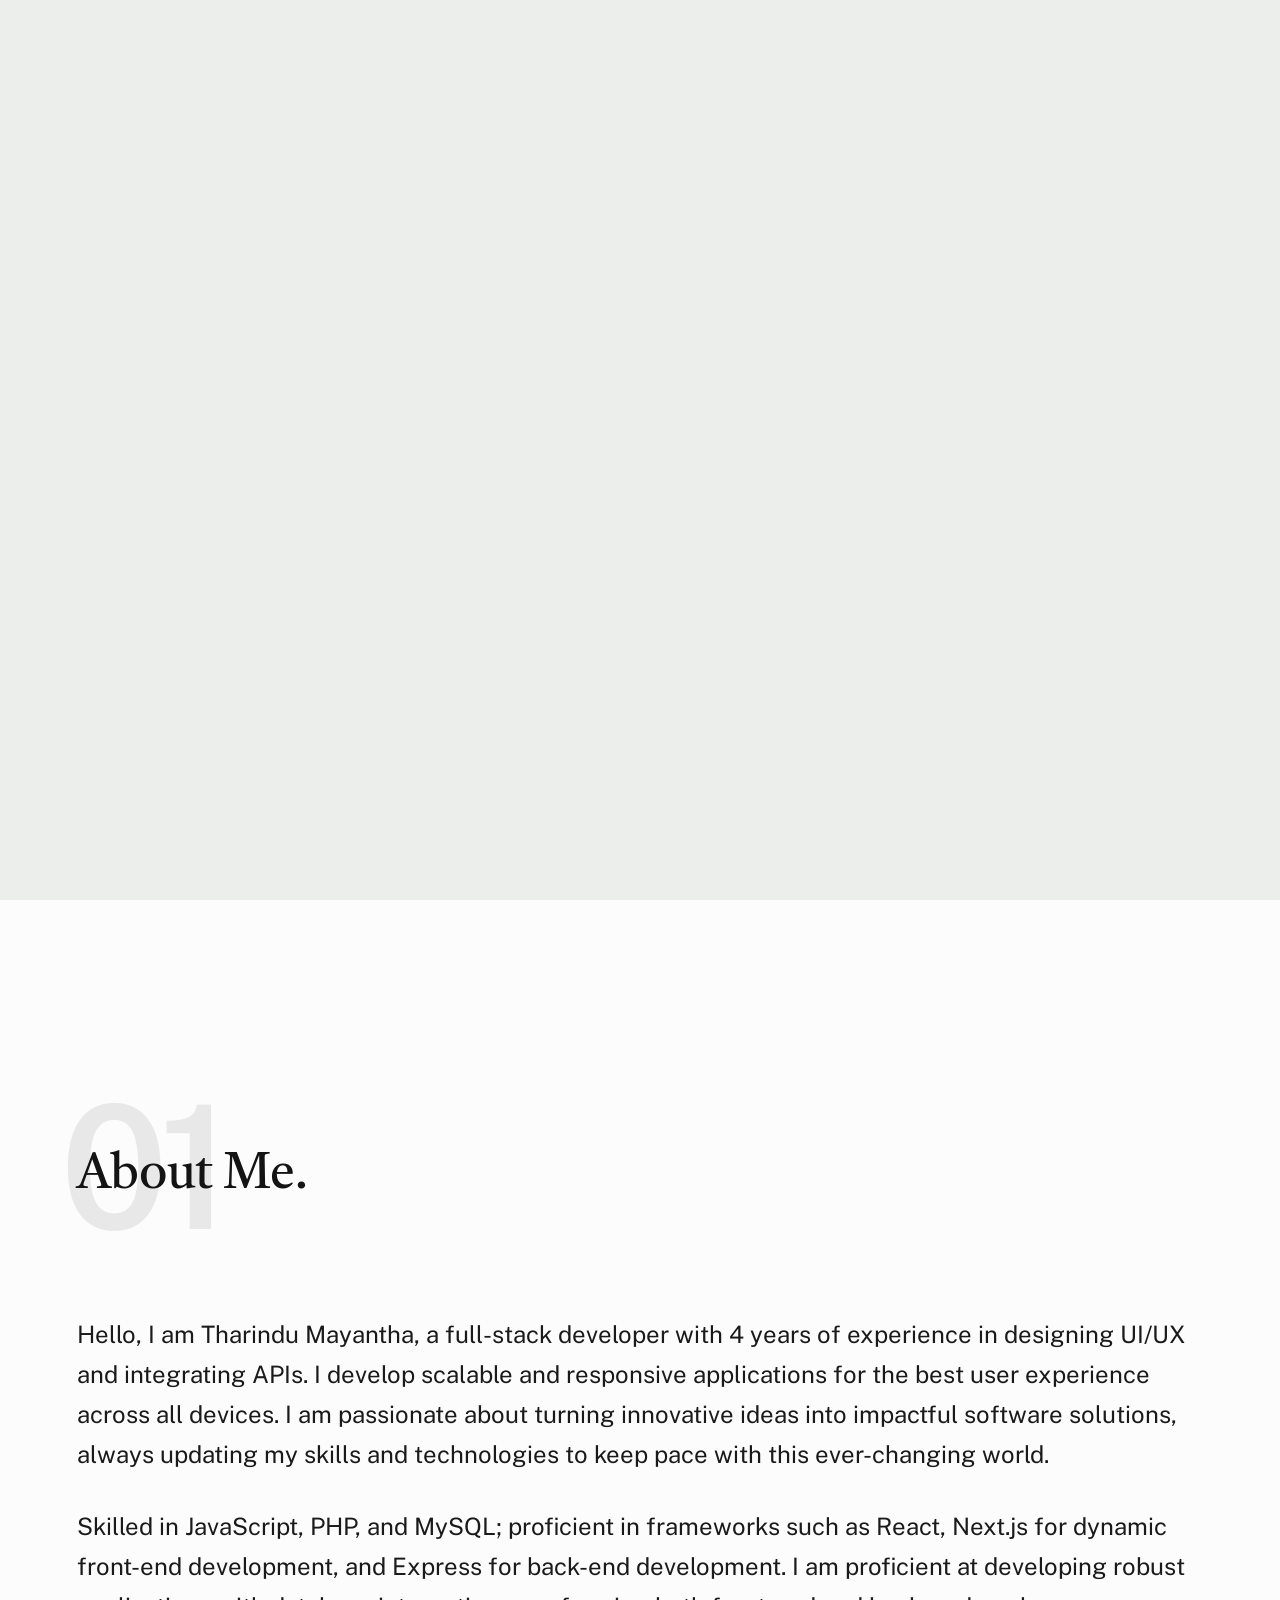
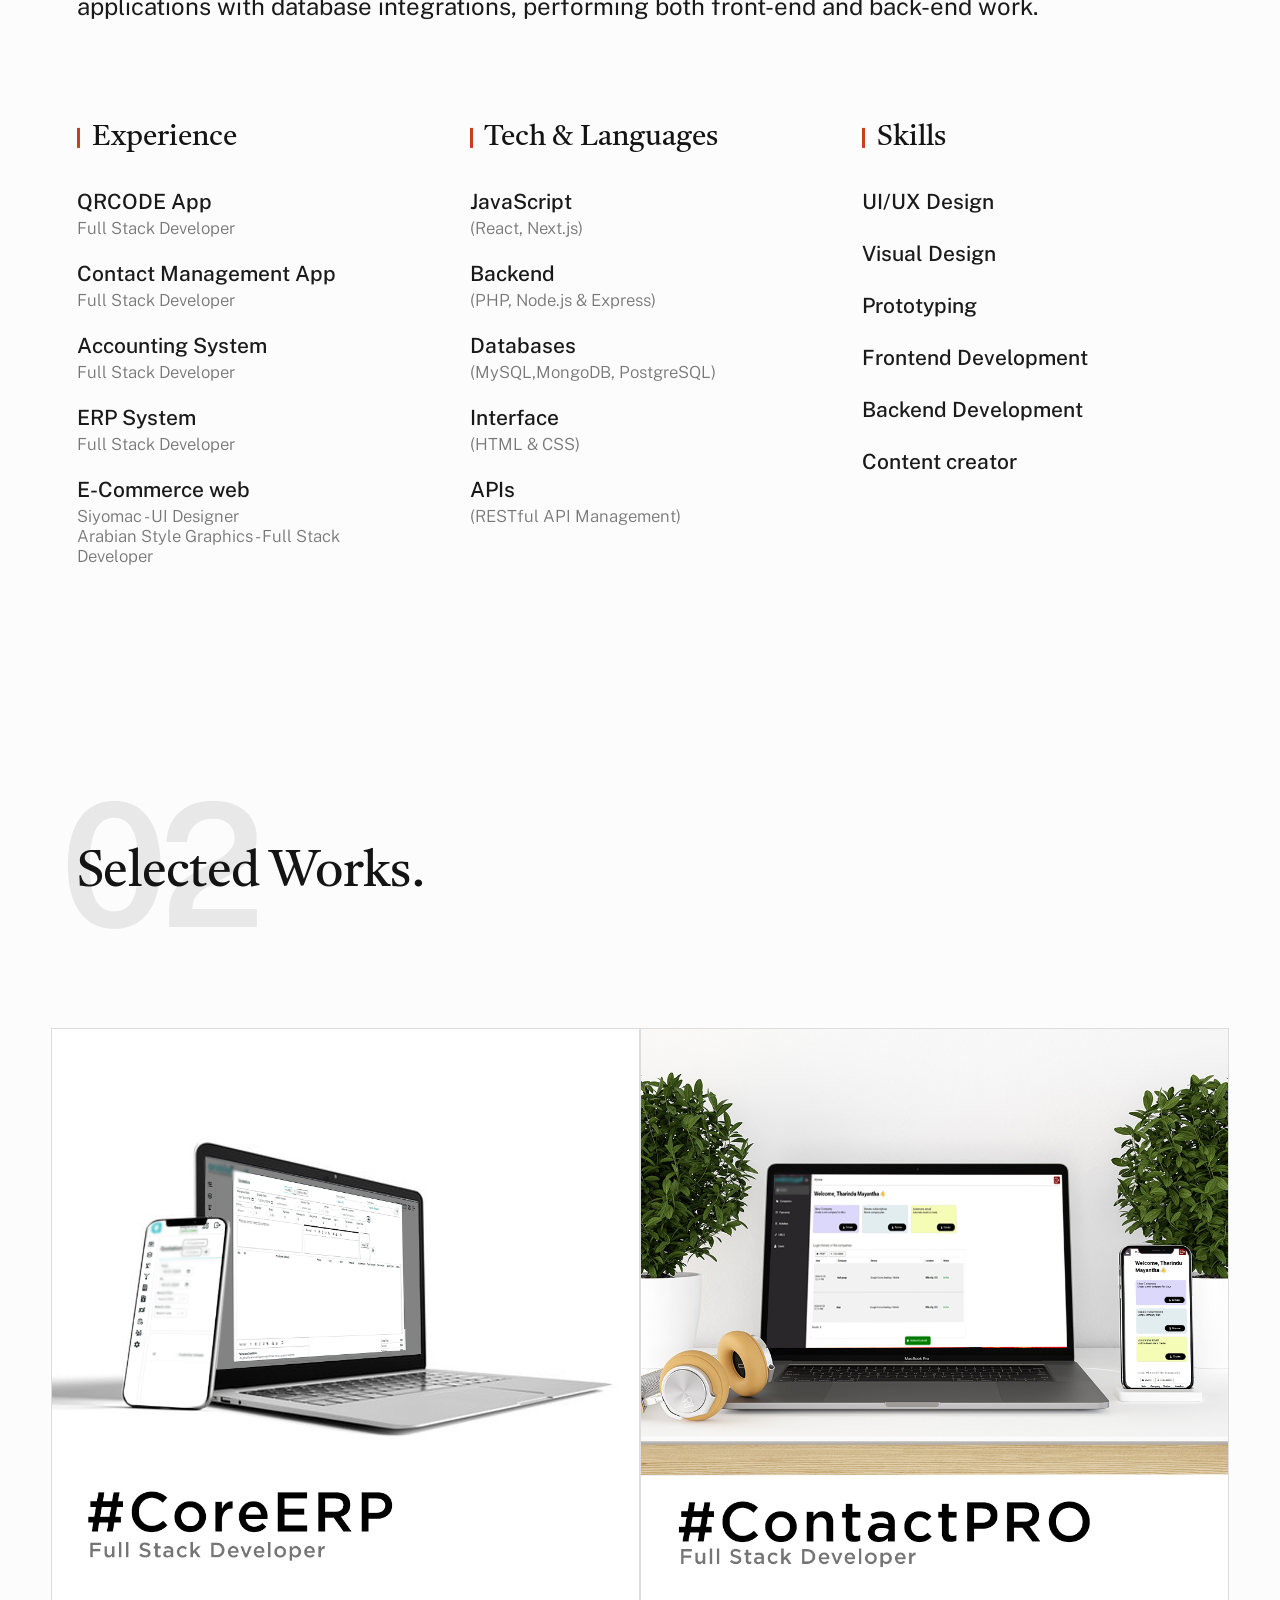
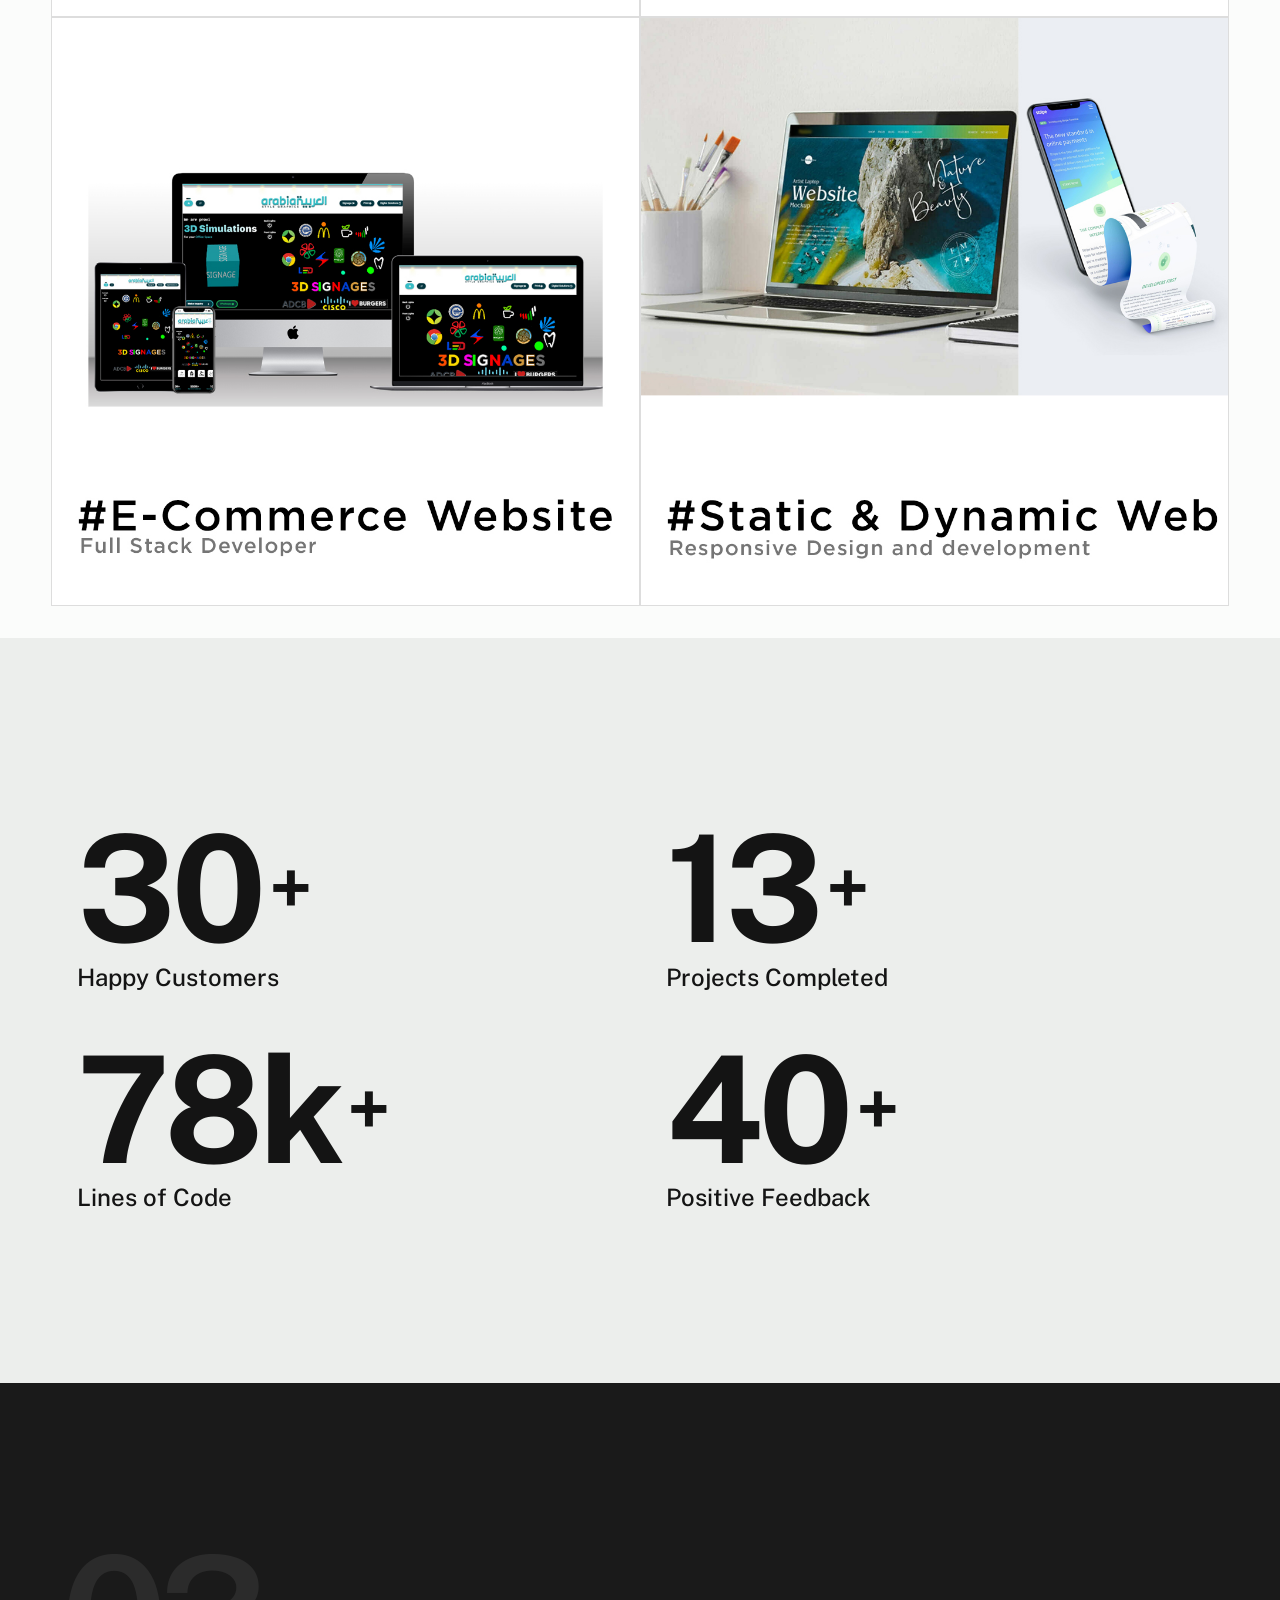
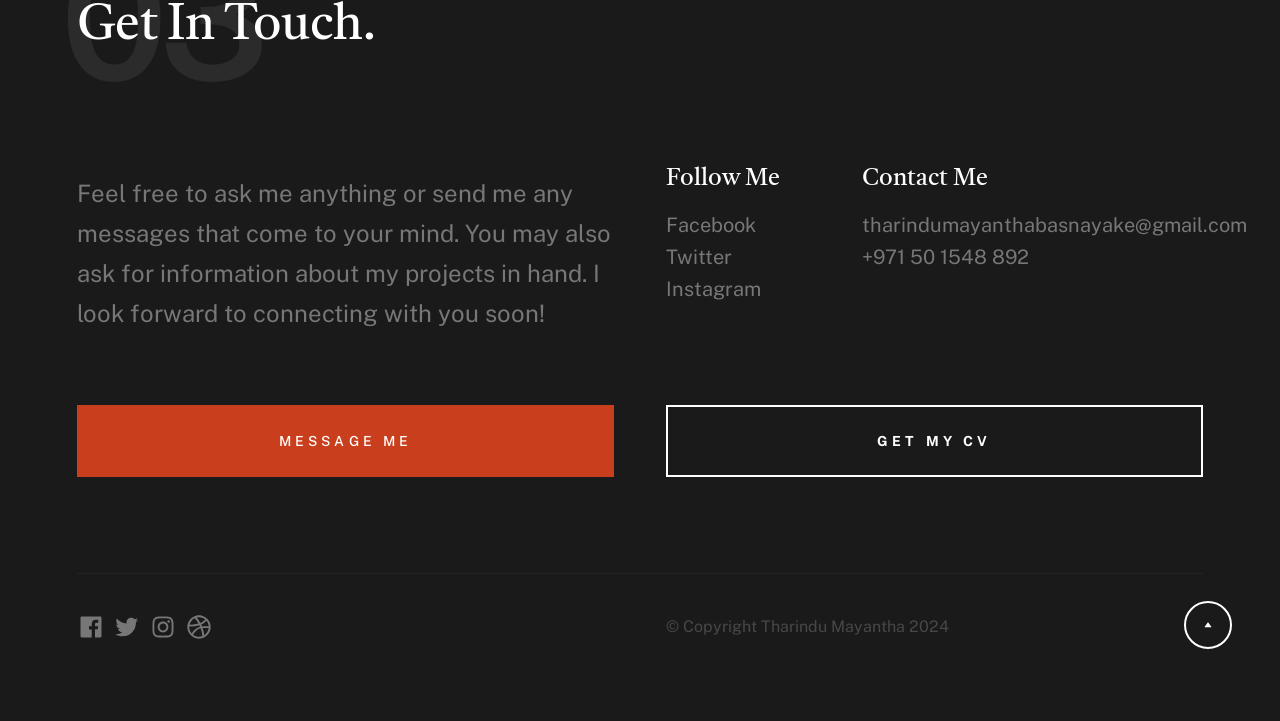
==== index.html @ dac0d1d0 "Update intro for the background ( My Image ) for all devices" ====
<!DOCTYPE html>
<html lang="en" class="no-js">
  <head>
    <!--- basic page needs
    ================================================== -->
    <meta charset="utf-8" />
    <meta name="viewport" content="width=device-width, initial-scale=1" />
    <title>Tharindu Mayantha</title>

    <script>
      document.documentElement.classList.remove("no-js");
      document.documentElement.classList.add("js");
    </script>

    <!-- CSS
    ================================================== -->
    <link rel="stylesheet" href="css/vendor.css?v=1" />
    <link rel="stylesheet" href="css/styles.css?v=1" />

    <!-- favicons
    ================================================== -->
    <link rel="apple-touch-icon" sizes="180x180" href="apple-touch-icon.png" />
    <link rel="icon" type="image/png" sizes="32x32" href="favicon-32x32.png" />
    <link rel="icon" type="image/png" sizes="16x16" href="favicon-16x16.png" />
    <link rel="manifest" href="site.webmanifest" />
  </head>

  <body id="top">
    <!-- preloader
    ================================================== -->
    <div id="preloader">
      <div id="loader" class="dots-fade">
        <div></div>
        <div></div>
        <div></div>
      </div>
    </div>

    <!-- page wrap
    ================================================== -->
    <div id="page" class="s-pagewrap">
      <!-- # site header 
        ================================================== -->
      <header class="s-header">
        <div class="row s-header__inner">
          <div class="s-header__block">
            <div class="s-header__logo">
              <a class="logo" href="index.html">
                <img src="images/logo.png" alt="Homepage" />
              </a>
            </div>

            <a class="s-header__menu-toggle" href="#0"><span>Menu</span></a>
          </div>
          <!-- end s-header__block -->

          <nav class="s-header__nav">
            <ul class="s-header__menu-links">
              <li class="current">
                <a class="smoothscroll" href="#intro">Intro</a>
              </li>
              <li><a class="smoothscroll" href="#about">About</a></li>
              <li><a class="smoothscroll" href="#works">Works</a></li>
              <li><a class="smoothscroll" href="#footer">Contact</a></li>
            </ul>
            <!-- s-header__menu-links -->
          </nav>
          <!-- end s-header__nav -->
        </div>
        <!-- end s-header__inner -->
      </header>
      <!-- end s-header -->

      <!-- # intro
        ================================================== -->
      <section id="intro" class="s-intro target-section">
        <div class="row s-intro__content width-sixteen-col">
          <div class="column lg-12 s-intro__content-inner grid-block grid-16">
            <div class="s-intro__content-text">
              <div class="s-intro__content-pretitle text-pretitle">Hello</div>
              <h1 class="s-intro__content-title">
                I'm Tharindu Mayantha, <br />
                a Full Stack Developer <br />
                <small>Dynamic Web Solutions.</small>
              </h1>

              <div class="s-intro__content-btns">
                <a class="smoothscroll btn" href="#about">More About Me</a>
                <a class="smoothscroll btn btn--stroke" href="#footer"
                  >Get In Touch</a
                >
              </div>
              <!-- s-intro__content-btns -->
            </div>
            <!-- s-intro__content-text -->
          </div>
          <!-- s-intro__content-inner -->
        </div>
        <!-- s-intro__content -->

        <ul class="s-intro__social social-list">
          <li>
            <a
              href="https://www.facebook.com/tharindu.mayanthabasnayake/"
              target="_blank"
            >
              <svg
                xmlns="http://www.w3.org/2000/svg"
                width="24"
                height="24"
                viewBox="0 0 24 24"
                style="fill: rgba(0, 0, 0, 1); transform: ; -ms-filter: "
              >
                <path
                  d="M20,3H4C3.447,3,3,3.448,3,4v16c0,0.552,0.447,1,1,1h8.615v-6.96h-2.338v-2.725h2.338v-2c0-2.325,1.42-3.592,3.5-3.592 c0.699-0.002,1.399,0.034,2.095,0.107v2.42h-1.435c-1.128,0-1.348,0.538-1.348,1.325v1.735h2.697l-0.35,2.725h-2.348V21H20 c0.553,0,1-0.448,1-1V4C21,3.448,20.553,3,20,3z"
                ></path>
              </svg>
              <span class="u-screen-reader-text">Facebook</span>
            </a>
          </li>
          <li>
            <a href="https://x.com/TharinduMa63033" target="_blank">
              <svg
                xmlns="http://www.w3.org/2000/svg"
                width="24"
                height="24"
                viewBox="0 0 24 24"
                style="fill: rgba(0, 0, 0, 1); transform: ; -ms-filter: "
              >
                <path
                  d="M19.633,7.997c0.013,0.175,0.013,0.349,0.013,0.523c0,5.325-4.053,11.461-11.46,11.461c-2.282,0-4.402-0.661-6.186-1.809 c0.324,0.037,0.636,0.05,0.973,0.05c1.883,0,3.616-0.636,5.001-1.721c-1.771-0.037-3.255-1.197-3.767-2.793 c0.249,0.037,0.499,0.062,0.761,0.062c0.361,0,0.724-0.05,1.061-0.137c-1.847-0.374-3.23-1.995-3.23-3.953v-0.05 c0.537,0.299,1.16,0.486,1.82,0.511C3.534,9.419,2.823,8.184,2.823,6.787c0-0.748,0.199-1.434,0.548-2.032 c1.983,2.443,4.964,4.04,8.306,4.215c-0.062-0.3-0.1-0.611-0.1-0.923c0-2.22,1.796-4.028,4.028-4.028 c1.16,0,2.207,0.486,2.943,1.272c0.91-0.175,1.782-0.512,2.556-0.973c-0.299,0.935-0.936,1.721-1.771,2.22 c0.811-0.088,1.597-0.312,2.319-0.624C21.104,6.712,20.419,7.423,19.633,7.997z"
                ></path>
              </svg>
              <span class="u-screen-reader-text">Twitter</span>
            </a>
          </li>
          <li>
            <a href="https://www.instagram.com/mayyantha/" target="_blank">
              <svg
                xmlns="http://www.w3.org/2000/svg"
                width="24"
                height="24"
                viewBox="0 0 24 24"
                style="fill: rgba(0, 0, 0, 1); transform: ; -ms-filter: "
              >
                <path
                  d="M11.999,7.377c-2.554,0-4.623,2.07-4.623,4.623c0,2.554,2.069,4.624,4.623,4.624c2.552,0,4.623-2.07,4.623-4.624 C16.622,9.447,14.551,7.377,11.999,7.377L11.999,7.377z M11.999,15.004c-1.659,0-3.004-1.345-3.004-3.003 c0-1.659,1.345-3.003,3.004-3.003s3.002,1.344,3.002,3.003C15.001,13.659,13.658,15.004,11.999,15.004L11.999,15.004z"
                ></path>
                <circle cx="16.806" cy="7.207" r="1.078"></circle>
                <path
                  d="M20.533,6.111c-0.469-1.209-1.424-2.165-2.633-2.632c-0.699-0.263-1.438-0.404-2.186-0.42 c-0.963-0.042-1.268-0.054-3.71-0.054s-2.755,0-3.71,0.054C7.548,3.074,6.809,3.215,6.11,3.479C4.9,3.946,3.945,4.902,3.477,6.111 c-0.263,0.7-0.404,1.438-0.419,2.186c-0.043,0.962-0.056,1.267-0.056,3.71c0,2.442,0,2.753,0.056,3.71 c0.015,0.748,0.156,1.486,0.419,2.187c0.469,1.208,1.424,2.164,2.634,2.632c0.696,0.272,1.435,0.426,2.185,0.45 c0.963,0.042,1.268,0.055,3.71,0.055s2.755,0,3.71-0.055c0.747-0.015,1.486-0.157,2.186-0.419c1.209-0.469,2.164-1.424,2.633-2.633 c0.263-0.7,0.404-1.438,0.419-2.186c0.043-0.962,0.056-1.267,0.056-3.71s0-2.753-0.056-3.71C20.941,7.57,20.801,6.819,20.533,6.111z M19.315,15.643c-0.007,0.576-0.111,1.147-0.311,1.688c-0.305,0.787-0.926,1.409-1.712,1.711c-0.535,0.199-1.099,0.303-1.67,0.311 c-0.95,0.044-1.218,0.055-3.654,0.055c-2.438,0-2.687,0-3.655-0.055c-0.569-0.007-1.135-0.112-1.669-0.311 c-0.789-0.301-1.414-0.923-1.719-1.711c-0.196-0.534-0.302-1.099-0.311-1.669c-0.043-0.95-0.053-1.218-0.053-3.654 c0-2.437,0-2.686,0.053-3.655c0.007-0.576,0.111-1.146,0.311-1.687c0.305-0.789,0.93-1.41,1.719-1.712 c0.534-0.198,1.1-0.303,1.669-0.311c0.951-0.043,1.218-0.055,3.655-0.055c2.437,0,2.687,0,3.654,0.055 c0.571,0.007,1.135,0.112,1.67,0.311c0.786,0.303,1.407,0.925,1.712,1.712c0.196,0.534,0.302,1.099,0.311,1.669 c0.043,0.951,0.054,1.218,0.054,3.655c0,2.436,0,2.698-0.043,3.654H19.315z"
                ></path>
              </svg>
              <span class="u-screen-reader-text">Instagram</span>
            </a>
          </li>
          <li>
            <a href="https://dribbble.com/mayyantha" target="_blank">
              <svg
                xmlns="http://www.w3.org/2000/svg"
                width="24"
                height="24"
                viewBox="0 0 24 24"
                style="fill: rgba(0, 0, 0, 1); transform: ; msfilter: "
              >
                <path
                  d="M20.66 6.98a9.932 9.932 0 0 0-3.641-3.64C15.486 2.447 13.813 2 12 2s-3.486.447-5.02 1.34c-1.533.893-2.747 2.107-3.64 3.64S2 10.187 2 12s.446 3.487 1.34 5.02a9.924 9.924 0 0 0 3.641 3.64C8.514 21.553 10.187 22 12 22s3.486-.447 5.02-1.34a9.932 9.932 0 0 0 3.641-3.64C21.554 15.487 22 13.813 22 12s-.446-3.487-1.34-5.02zM12 3.66c2 0 3.772.64 5.32 1.919-.92 1.174-2.286 2.14-4.1 2.9-1.002-1.813-2.088-3.327-3.261-4.54A7.715 7.715 0 0 1 12 3.66zM5.51 6.8a8.116 8.116 0 0 1 2.711-2.22c1.212 1.201 2.325 2.7 3.34 4.5-2 .6-4.114.9-6.341.9-.573 0-1.006-.013-1.3-.04A8.549 8.549 0 0 1 5.51 6.8zM3.66 12c0-.054.003-.12.01-.2.007-.08.01-.146.01-.2.254.014.641.02 1.161.02 2.666 0 5.146-.367 7.439-1.1.187.373.381.793.58 1.26-1.32.293-2.674 1.006-4.061 2.14S6.4 16.247 5.76 17.5c-1.4-1.587-2.1-3.42-2.1-5.5zM12 20.34c-1.894 0-3.594-.587-5.101-1.759.601-1.187 1.524-2.322 2.771-3.401 1.246-1.08 2.483-1.753 3.71-2.02a29.441 29.441 0 0 1 1.56 6.62 8.166 8.166 0 0 1-2.94.56zm7.08-3.96a8.351 8.351 0 0 1-2.58 2.621c-.24-2.08-.7-4.107-1.379-6.081.932-.066 1.765-.1 2.5-.1.799 0 1.686.034 2.659.1a8.098 8.098 0 0 1-1.2 3.46zm-1.24-5c-1.16 0-2.233.047-3.22.14a27.053 27.053 0 0 0-.68-1.62c2.066-.906 3.532-2.006 4.399-3.3 1.2 1.414 1.854 3.027 1.96 4.84-.812-.04-1.632-.06-2.459-.06z"
                ></path>
              </svg>
              <span class="u-screen-reader-text">Dribbble</span>
            </a>
          </li>
          <li>
            <a
              href="https://www.pinterest.com/mayanthabasnayake/"
              target="_blank"
            >
              <svg
                xmlns="http://www.w3.org/2000/svg"
                width="24"
                height="24"
                viewBox="0 0 24 24"
                style="fill: rgba(0, 0, 0, 1); transform: ; msfilter: "
              >
                <path
                  d="M11.99 2C6.472 2 2 6.473 2 11.99c0 4.232 2.633 7.85 6.35 9.306-.088-.79-.166-2.006.034-2.868.182-.78 1.172-4.966 1.172-4.966s-.299-.599-.299-1.484c0-1.388.805-2.425 1.808-2.425.853 0 1.264.64 1.264 1.407 0 .858-.546 2.139-.827 3.327-.235.994.499 1.805 1.479 1.805 1.775 0 3.141-1.872 3.141-4.575 0-2.392-1.719-4.064-4.173-4.064-2.843 0-4.512 2.132-4.512 4.335 0 .858.331 1.779.744 2.28a.3.3 0 0 1 .069.286c-.076.315-.245.994-.277 1.133-.044.183-.145.222-.335.134-1.247-.581-2.027-2.405-2.027-3.871 0-3.151 2.289-6.045 6.601-6.045 3.466 0 6.159 2.469 6.159 5.77 0 3.444-2.171 6.213-5.184 6.213-1.013 0-1.964-.525-2.29-1.146l-.623 2.374c-.225.868-.834 1.956-1.241 2.62a10 10 0 0 0 2.958.445c5.517 0 9.99-4.473 9.99-9.99S17.507 2 11.99 2"
                ></path>
              </svg>
              <span class="u-screen-reader-text">Pinterest</span>
            </a>
          </li>
        </ul>
        <!-- end s-intro__social -->

        <div class="s-intro__content-media">
          <img
            src="IntoPhotoNew.jpg"
            srcset="IntoPhotoNew.jpg 1x, IntoPhotoNew.jpg 2x"
            alt=""
          />
        </div>
        <!-- s-intro__content-media -->

        <div class="s-intro__btn-download">
          <a class="btn btn--stroke" href="#0">Get My CV</a>
        </div>
        <!-- end s-intro__btn-download -->

        <div class="s-intro__scroll-down">
          <a href="#about" class="smoothscroll">
            <div class="scroll-icon">
              <svg
                xmlns="http://www.w3.org/2000/svg"
                width="24"
                height="24"
                viewBox="0 0 24 24"
                style="fill: rgba(0, 0, 0, 1); transform: ; msfilter: "
              >
                <path
                  d="M11.178 19.569a.998.998 0 0 0 1.644 0l9-13A.999.999 0 0 0 21 5H3a1.002 1.002 0 0 0-.822 1.569l9 13z"
                ></path>
              </svg>
            </div>
            <span class="scroll-text u-screen-reader-text">Scroll Down</span>
          </a>
        </div>
        <!-- s-intro__scroll-down -->
      </section>
      <!-- end s-intro -->

      <!-- # about
        ================================================== -->
      <section id="about" class="s-about target-section">
        <div class="row s-about__content">
          <div class="column xl-12">
            <div class="section-header" data-num="01">
              <h2 class="text-display-title">About Me.</h2>
            </div>
            <!-- end section-header -->

            <p class="attention-getter">
              Hello, I am Tharindu Mayantha, a full-stack developer with 4 years
              of experience in designing UI/UX and integrating APIs. I develop
              scalable and responsive applications for the best user experience
              across all devices. I am passionate about turning innovative ideas
              into impactful software solutions, always updating my skills and
              technologies to keep pace with this ever-changing world.
            </p>

            <p class="attention-getter">
              Skilled in JavaScript, PHP, and MySQL; proficient in frameworks
              such as React, Next.js for dynamic front-end development, and
              Express for back-end development. I am proficient at developing
              robust applications with database integrations, performing both
              front-end and back-end work.
            </p>

            <div class="grid-list-items s-about__blocks">
              <div class="grid-list-items__item s-about__block">
                <h4 class="s-about__block-title">Experience</h4>
                <ul class="s-about__list">
                  <li>
                    QRCODE App
                    <span>Full Stack Developer</span>
                  </li>
                  <li>
                    Contact Management App
                    <span>Full Stack Developer</span>
                  </li>
                  <li>
                    Accounting System
                    <span>Full Stack Developer</span>
                  </li>
                  <li>
                    ERP System
                    <span>Full Stack Developer</span>
                  </li>
                  <li>
                    E-Commerce web
                    <span>Siyomac - UI Designer</span>
                    <span>Arabian Style Graphics - Full Stack Developer</span>
                  </li>
                </ul>
              </div>
              <!--end s-about__block -->

              <div class="grid-list-items__item s-about__block">
                <h4 class="s-about__block-title">Tech & Languages</h4>

                <ul class="s-about__list">
                  <li>
                    <a href="#0">
                      JavaScript
                      <span>(React, Next.js)</span>
                    </a>
                  </li>
                  <li>
                    <a href="#0">
                      Backend
                      <span>(PHP, Node.js & Express)</span>
                    </a>
                  </li>
                  <li>
                    <a href="#0">
                      Databases
                      <span>(MySQL,MongoDB, PostgreSQL)</span>
                    </a>
                  </li>
                  <li>
                    <a href="#0">
                      Interface
                      <span>(HTML & CSS)</span>
                    </a>
                  </li>
                  <li>
                    <a href="#0">
                      APIs
                      <span>(RESTful API Management)</span>
                    </a>
                  </li>
                </ul>
              </div>
              <!--end s-about__block -->

              <div class="grid-list-items__item s-about__block">
                <h4 class="s-about__block-title">Skills</h4>

                <ul class="s-about__list">
                  <li>UI/UX Design</li>
                  <li>Visual Design</li>
                  <li>Prototyping</li>
                  <li>Frontend Development</li>
                  <li>Backend Development</li>
                  <li>Content creator</li>
                </ul>
              </div>
              <!--end s-about__block -->
            </div>
            <!-- grid-list-items -->
          </div>
          <!--end column -->
        </div>
        <!--end s-about__content -->
      </section>
      <!-- end s-about -->

      <!-- # works
        ================================================== -->
      <section id="works" class="s-works target-section">
        <div class="row">
          <div class="column xl-12">
            <div class="section-header" data-num="02">
              <h2 class="text-display-title">Selected Works.</h2>
            </div>
            <!-- end section-header -->
          </div>
        </div>

        <div class="row folio-entries">
          <div class="column entry">
            <a
              href="images/folio/ERPCore.jpg"
              class="entry__link glightbox"
              data-glightbox="title: Core ERP App; description: .entry__desc-01"
            >
              <div class="entry__thumb">
                <img
                  src="images/folio/ERPCore.jpg"
                  srcset="
                    images/folio/ERPCore.jpg 1x,
                    images/folio/ERPCore.jpg 2x
                  "
                  alt=""
                />
              </div>
              <div class="entry__info">
                <h4 class="entry__title">Core ERP App</h4>
                <div class="entry__cat">Full Stack Developer</div>
              </div>
            </a>

            <div class="glightbox-desc entry__desc-01">
              <p>
                The ERP system is an integrated package; it means facilitating
                business operations by putting all business-related functions
                into a single system, starting from accounting, stock
                management, and production tracking to managing the employees.
                It equips an organization with an integrated platform for
                effectively managing organizations' resources with accuracy and
                speed.
                <a href="mailto:tharindumayanthabasnayake@gmail.com"
                  >Project Link</a
                >.
              </p>
            </div>
          </div>
          <!-- entry -->

          <div class="column entry">
            <a
              href="images/folio/ContactManagementApp.jpg"
              class="entry__link glightbox"
              data-glightbox="title: ContactPRO; description: .entry__desc-02"
            >
              <div class="entry__thumb">
                <img
                  src="images/folio/ContactManagementApp.jpg"
                  srcset="
                    images/folio/ContactManagementApp.jpg 1x,
                    images/folio/ContactManagementApp.jpg 2x
                  "
                  alt=""
                />
              </div>
              <div class="entry__info">
                <h4 class="entry__title">ContactPRO</h4>
                <div class="entry__cat">Full Stack Developer</div>
              </div>
            </a>

            <div class="glightbox-desc entry__desc-02">
              <p>
                Our Contact Management Application will let the users manage
                their contacts effectively by creating VFCs, making QR codes, or
                even updating profile pictures with ease. It has a user-friendly
                interface and gives subscribers several subscription plans. It
                allows setting automated email reminders for events, along with
                providing analytics of URL visits, making contact management
                effortless and well-informed.
                <a href="mailto:tharindumayanthabasnayake@gmail.com"
                  >Project Link</a
                >.
              </p>
            </div>
          </div>
          <!-- entry -->

          <div class="column entry">
            <a
              href="images/folio/WebAPP0.jpg"
              class="entry__link glightbox"
              data-glightbox="title:E-Commerce Website ; description: .entry__desc-03"
            >
              <div class="entry__thumb">
                <img
                  src="images/folio/WebAPP0.jpg"
                  srcset="
                    images/folio/WebAPP0.jpg 1x,
                    images/folio/WebAPP0.jpg 2x
                  "
                  alt=""
                />
              </div>
              <div class="entry__info">
                <h4 class="entry__title">E-Commerce Website</h4>
                <div class="entry__cat">
                  Brand Identity, UI Design, Development
                </div>
              </div>
            </a>

            <div class="glightbox-desc entry__desc-03">
              <p>
                This Next.js-powered E-commerce Web App will guarantee the best
                speed and responsiveness. Full-stack functionality, including
                product management, authentication of users, and secure payment
                processing, it ensures the best-in-class performance and SEO for
                modern-day online retail.
                <a href="https://www.arabianstyleuae.com/" target="_blank"
                  >Visit</a
                >.
              </p>
            </div>
          </div>
          <!-- entry -->

          <div class="column entry">
            <a
              href="images/folio/DynamicAndStatic.jpg"
              class="entry__link glightbox"
              data-glightbox="title: Grayscale; description: .entry__desc-04"
            >
              <div class="entry__thumb">
                <img
                  src="images/folio/DynamicAndStatic.jpg"
                  srcset="
                    images/folio/DynamicAndStatic.jpg 1x,
                    images/folio/DynamicAndStatic.jpg 2x
                  "
                  alt=""
                />
              </div>
              <div class="entry__info">
                <h4 class="entry__title">Static & Dynamic Web Site</h4>
                <div class="entry__cat">Responsive Design and Development</div>
              </div>
            </a>

            <div class="glightbox-desc entry__desc-04">
              <p>
                I develop static and dynamic websites for different corporate
                purposes. The central aim of my work is to create a solution
                that will be able to provide a seamless user experience,
                ensuring responsiveness and accessibility on every device while
                effectively representing the brand and encouraging engagement.
                <a href="mailto:tharindumayanthabasnayake@gmail.com"
                  >Project Link</a
                >.
              </p>
            </div>
          </div>
          <!-- entry -->
        </div>
        <!-- folio entries -->

        <!-- end s-testimonials -->
      </section>
      <!-- end s-works -->

      <!-- # numbers
        ================================================== -->
      <section id="numbers" class="s-numbers">
        <div class="row counter-items">
          <div class="column counter-items__item">
            <div class="num">
              30
              <span>+</span>
            </div>
            <h5>Happy Customers</h5>
            <!-- <p>
              Lorem ipsum dolor sit amet consectetur adipisicing elit. Vel harum
              magni quae voluptate error quo repellendus inventore laborum ex
              veniam.
            </p> -->
          </div>
          <!-- end counter-items__item -->

          <div class="column counter-items__item">
            <div class="num">
              13
              <span>+</span>
            </div>
            <h5>Projects Completed</h5>
            <!-- <p>
              Nunc interdum lacus sit amet orci. Vestibulum dapibus nunc ac
              augue. Fusce vel dui. In ac felis quis tortor malesuada pretium
            </p> -->
          </div>
          <!-- end counter-items__item -->

          <div class="column counter-items__item">
            <div class="num">
              78k
              <span>+</span>
            </div>
            <h5>Lines of Code</h5>
            <!-- <p>
              Excepturi nam cupiditate culpa doloremque deleniti repellat.
              Veniam quos repellat voluptas animi adipisci. Nisi eaque
              consequatur. Voluptatem dignissimos ut ducimus
            </p> -->
          </div>
          <!-- end counter-items__item -->

          <div class="column counter-items__item">
            <div class="num">
              40
              <span>+</span>
            </div>
            <h5>Positive Feedback</h5>
            <!-- <p>
              Lorem ipsum dolor sit amet consectetur adipisicing elit. Vel harum
              magni quae voluptate error quo repellendus inventore laborum ex
              veniam.
            </p> -->
          </div>
          <!-- end counter-items__item -->
        </div>
        <!-- end counter-items -->
      </section>
      <!-- end s-numbers -->

      <!-- # footer 
        ================================================== -->
      <footer id="footer" class="s-footer target-section">
        <div class="row">
          <div class="column lg-12">
            <div class="section-header light-on-dark" data-num="03">
              <h2 class="text-display-title">Get In Touch.</h2>
            </div>
            <!-- end section-header -->
          </div>
        </div>

        <div class="row s-footer__content">
          <div class="column xl-6 md-12 s-footer__block s-footer__about">
            <p class="attention-getter">
              Feel free to ask me anything or send me any messages that come to
              your mind. You may also ask for information about my projects in
              hand. I look forward to connecting with you soon!
            </p>
          </div>
          <!-- end section-footer__about -->

          <div class="column xl-6 md-12 s-footer__block s-footer__site-links">
            <div class="row">
              <div class="column xl-4 lg-5 md-6 tab-12">
                <h5>Follow Me</h5>
                <ul class="link-list">
                  <li>
                    <a
                      href="https://www.facebook.com/tharindu.mayanthabasnayake/"
                      target="_blank"
                      >Facebook</a
                    >
                  </li>
                  <li>
                    <a href="https://x.com/TharinduMa63033" target="_blank"
                      >Twitter</a
                    >
                  </li>
                  <li>
                    <a
                      href="https://www.instagram.com/mayyantha/"
                      target="_blank"
                      >Instagram</a
                    >
                  </li>
                </ul>
              </div>
              <div class="column xl-6 md-6 tab-12">
                <h5>Contact Me</h5>
                <ul class="link-list">
                  <li>
                    <a href="mailto:tharindumayanthabasnayake@gmail.com"
                      >tharindumayanthabasnayake@gmail.com</a
                    >
                  </li>
                  <li><a href="tel:+971 50 1548 892">+971 50 1548 892</a></li>
                </ul>
              </div>
            </div>
          </div>
          <!-- end section-footer__site-links -->
        </div>
        <!-- end section-footer__content -->

        <div class="row s-footer__buttons">
          <div class="column xl-6 tab-12">
            <a
              href="mailto:tharindumayanthabasnayake@gmail.com"
              class="btn btn--primary btn--large u-fullwidth"
              >Message Me</a
            >
          </div>

          <div class="column xl-6 tab-12">
            <a href="#0" class="btn btn--stroke btn--large u-fullwidth"
              >Get My CV</a
            >
          </div>
        </div>
        <!-- end section-footer__buttons -->

        <div class="row s-footer__bottom">
          <div class="column xl-6 lg-12">
            <ul class="s-footer__social social-list">
              <li>
                <a
                  href="https://www.facebook.com/tharindu.mayanthabasnayake/"
                  target="_blank"
                >
                  <svg
                    xmlns="http://www.w3.org/2000/svg"
                    width="24"
                    height="24"
                    viewBox="0 0 24 24"
                    style="fill: rgba(0, 0, 0, 1); transform: ; -ms-filter: "
                  >
                    <path
                      d="M20,3H4C3.447,3,3,3.448,3,4v16c0,0.552,0.447,1,1,1h8.615v-6.96h-2.338v-2.725h2.338v-2c0-2.325,1.42-3.592,3.5-3.592 c0.699-0.002,1.399,0.034,2.095,0.107v2.42h-1.435c-1.128,0-1.348,0.538-1.348,1.325v1.735h2.697l-0.35,2.725h-2.348V21H20 c0.553,0,1-0.448,1-1V4C21,3.448,20.553,3,20,3z"
                    ></path>
                  </svg>
                  <span class="u-screen-reader-text">Facebook</span>
                </a>
              </li>
              <li>
                <a href="https://x.com/TharinduMa63033" target="_blank">
                  <svg
                    xmlns="http://www.w3.org/2000/svg"
                    width="24"
                    height="24"
                    viewBox="0 0 24 24"
                    style="fill: rgba(0, 0, 0, 1); transform: ; -ms-filter: "
                  >
                    <path
                      d="M19.633,7.997c0.013,0.175,0.013,0.349,0.013,0.523c0,5.325-4.053,11.461-11.46,11.461c-2.282,0-4.402-0.661-6.186-1.809 c0.324,0.037,0.636,0.05,0.973,0.05c1.883,0,3.616-0.636,5.001-1.721c-1.771-0.037-3.255-1.197-3.767-2.793 c0.249,0.037,0.499,0.062,0.761,0.062c0.361,0,0.724-0.05,1.061-0.137c-1.847-0.374-3.23-1.995-3.23-3.953v-0.05 c0.537,0.299,1.16,0.486,1.82,0.511C3.534,9.419,2.823,8.184,2.823,6.787c0-0.748,0.199-1.434,0.548-2.032 c1.983,2.443,4.964,4.04,8.306,4.215c-0.062-0.3-0.1-0.611-0.1-0.923c0-2.22,1.796-4.028,4.028-4.028 c1.16,0,2.207,0.486,2.943,1.272c0.91-0.175,1.782-0.512,2.556-0.973c-0.299,0.935-0.936,1.721-1.771,2.22 c0.811-0.088,1.597-0.312,2.319-0.624C21.104,6.712,20.419,7.423,19.633,7.997z"
                    ></path>
                  </svg>
                  <span class="u-screen-reader-text">Twitter</span>
                </a>
              </li>
              <li>
                <a href="https://www.instagram.com/mayyantha/" target="_blank">
                  <svg
                    xmlns="http://www.w3.org/2000/svg"
                    width="24"
                    height="24"
                    viewBox="0 0 24 24"
                    style="fill: rgba(0, 0, 0, 1); transform: ; -ms-filter: "
                  >
                    <path
                      d="M11.999,7.377c-2.554,0-4.623,2.07-4.623,4.623c0,2.554,2.069,4.624,4.623,4.624c2.552,0,4.623-2.07,4.623-4.624 C16.622,9.447,14.551,7.377,11.999,7.377L11.999,7.377z M11.999,15.004c-1.659,0-3.004-1.345-3.004-3.003 c0-1.659,1.345-3.003,3.004-3.003s3.002,1.344,3.002,3.003C15.001,13.659,13.658,15.004,11.999,15.004L11.999,15.004z"
                    ></path>
                    <circle cx="16.806" cy="7.207" r="1.078"></circle>
                    <path
                      d="M20.533,6.111c-0.469-1.209-1.424-2.165-2.633-2.632c-0.699-0.263-1.438-0.404-2.186-0.42 c-0.963-0.042-1.268-0.054-3.71-0.054s-2.755,0-3.71,0.054C7.548,3.074,6.809,3.215,6.11,3.479C4.9,3.946,3.945,4.902,3.477,6.111 c-0.263,0.7-0.404,1.438-0.419,2.186c-0.043,0.962-0.056,1.267-0.056,3.71c0,2.442,0,2.753,0.056,3.71 c0.015,0.748,0.156,1.486,0.419,2.187c0.469,1.208,1.424,2.164,2.634,2.632c0.696,0.272,1.435,0.426,2.185,0.45 c0.963,0.042,1.268,0.055,3.71,0.055s2.755,0,3.71-0.055c0.747-0.015,1.486-0.157,2.186-0.419c1.209-0.469,2.164-1.424,2.633-2.633 c0.263-0.7,0.404-1.438,0.419-2.186c0.043-0.962,0.056-1.267,0.056-3.71s0-2.753-0.056-3.71C20.941,7.57,20.801,6.819,20.533,6.111z M19.315,15.643c-0.007,0.576-0.111,1.147-0.311,1.688c-0.305,0.787-0.926,1.409-1.712,1.711c-0.535,0.199-1.099,0.303-1.67,0.311 c-0.95,0.044-1.218,0.055-3.654,0.055c-2.438,0-2.687,0-3.655-0.055c-0.569-0.007-1.135-0.112-1.669-0.311 c-0.789-0.301-1.414-0.923-1.719-1.711c-0.196-0.534-0.302-1.099-0.311-1.669c-0.043-0.95-0.053-1.218-0.053-3.654 c0-2.437,0-2.686,0.053-3.655c0.007-0.576,0.111-1.146,0.311-1.687c0.305-0.789,0.93-1.41,1.719-1.712 c0.534-0.198,1.1-0.303,1.669-0.311c0.951-0.043,1.218-0.055,3.655-0.055c2.437,0,2.687,0,3.654,0.055 c0.571,0.007,1.135,0.112,1.67,0.311c0.786,0.303,1.407,0.925,1.712,1.712c0.196,0.534,0.302,1.099,0.311,1.669 c0.043,0.951,0.054,1.218,0.054,3.655c0,2.436,0,2.698-0.043,3.654H19.315z"
                    ></path>
                  </svg>
                  <span class="u-screen-reader-text">Instagram</span>
                </a>
              </li>
              <li>
                <a href="https://dribbble.com/mayyantha" target="_blank">
                  <svg
                    xmlns="http://www.w3.org/2000/svg"
                    width="24"
                    height="24"
                    viewBox="0 0 24 24"
                    style="fill: rgba(0, 0, 0, 1); transform: ; msfilter: "
                  >
                    <path
                      d="M20.66 6.98a9.932 9.932 0 0 0-3.641-3.64C15.486 2.447 13.813 2 12 2s-3.486.447-5.02 1.34c-1.533.893-2.747 2.107-3.64 3.64S2 10.187 2 12s.446 3.487 1.34 5.02a9.924 9.924 0 0 0 3.641 3.64C8.514 21.553 10.187 22 12 22s3.486-.447 5.02-1.34a9.932 9.932 0 0 0 3.641-3.64C21.554 15.487 22 13.813 22 12s-.446-3.487-1.34-5.02zM12 3.66c2 0 3.772.64 5.32 1.919-.92 1.174-2.286 2.14-4.1 2.9-1.002-1.813-2.088-3.327-3.261-4.54A7.715 7.715 0 0 1 12 3.66zM5.51 6.8a8.116 8.116 0 0 1 2.711-2.22c1.212 1.201 2.325 2.7 3.34 4.5-2 .6-4.114.9-6.341.9-.573 0-1.006-.013-1.3-.04A8.549 8.549 0 0 1 5.51 6.8zM3.66 12c0-.054.003-.12.01-.2.007-.08.01-.146.01-.2.254.014.641.02 1.161.02 2.666 0 5.146-.367 7.439-1.1.187.373.381.793.58 1.26-1.32.293-2.674 1.006-4.061 2.14S6.4 16.247 5.76 17.5c-1.4-1.587-2.1-3.42-2.1-5.5zM12 20.34c-1.894 0-3.594-.587-5.101-1.759.601-1.187 1.524-2.322 2.771-3.401 1.246-1.08 2.483-1.753 3.71-2.02a29.441 29.441 0 0 1 1.56 6.62 8.166 8.166 0 0 1-2.94.56zm7.08-3.96a8.351 8.351 0 0 1-2.58 2.621c-.24-2.08-.7-4.107-1.379-6.081.932-.066 1.765-.1 2.5-.1.799 0 1.686.034 2.659.1a8.098 8.098 0 0 1-1.2 3.46zm-1.24-5c-1.16 0-2.233.047-3.22.14a27.053 27.053 0 0 0-.68-1.62c2.066-.906 3.532-2.006 4.399-3.3 1.2 1.414 1.854 3.027 1.96 4.84-.812-.04-1.632-.06-2.459-.06z"
                    ></path>
                  </svg>
                  <span class="u-screen-reader-text">Dribbble</span>
                </a>
              </li>
            </ul>
          </div>
          <!-- end section-footer__social -->

          <div class="column xl-6 lg-12">
            <p class="ss-copyright">
              <span>© Copyright Tharindu Mayantha 2024</span>
            </p>
          </div>
        </div>
        <!-- end section-footer__bottom -->

        <div class="ss-go-top">
          <a class="smoothscroll" title="Back to Top" href="#top">
            <svg
              xmlns="http://www.w3.org/2000/svg"
              width="24"
              height="24"
              viewBox="0 0 24 24"
              style="fill: rgba(0, 0, 0, 1); transform: ; msfilter: "
            >
              <path
                d="M5.536 21.886a1.004 1.004 0 0 0 1.033-.064l13-9a1 1 0 0 0 0-1.644l-13-9A1 1 0 0 0 5 3v18a1 1 0 0 0 .536.886z"
              ></path>
            </svg>
          </a>
          <span>Back To Top</span>
        </div>
        <!-- end ss-go-top -->
      </footer>
      <!-- end s-footer -->
    </div>
    <!-- end page-wrap -->

    <!-- Java Script
    ================================================== -->
    <script src="js/plugins.js?v=1"></script>
    <script src="js/main.js?v=1"></script>
  </body>
</html>
---- css/vendor.css ----
/* ===================================================================
 * Hudson Third-party Stylesheets
 * Template Ver. 1.0.0
 * 04-03-2023
 * -------------------------------------------------------------------
 *
 * TOC:
 * # PrismJS 
 * # Swiper
 * # GLightbox
 *
 * ------------------------------------------------------------------- */
 

/* ===================================================================
 * # PrismJS 1.20.0
 *   https://prismjs.com/download.html#themes=prism-okaidia&languages=markup+css+clike+javascript+markup-templating+php 
 *   
 *   okaidia theme for JavaScript, CSS and HTML
 *   Loosely based on Monokai textmate theme by http://www.monokai.nl/
 *   @author ocodia
 * ------------------------------------------------------------------- */
code[class*=language-],
pre[class*=language-] {
    color          : #f8f8f2;
    background     : none;
    text-shadow    : 0 1px rgba(0, 0, 0, 0.3);
    font-family    : var(--font-mono);
    font-size      : calc(var(--text-size) * 0.9444);
    text-align     : left;
    white-space    : pre;
    word-spacing   : normal;
    word-break     : normal;
    word-wrap      : normal;
    line-height    : var(--vspace-1);
    -moz-tab-size  : 4;
    -o-tab-size    : 4;
    tab-size       : 4;
    -webkit-hyphens: none;
    hyphens        : none;
}

/* Code blocks */
pre[class*=language-] {
    padding : var(--vspace-0_5) 0 var(--vspace-1);
    margin  : var(--vspace-1) 0;
    overflow: auto;
}

:not(pre)>code[class*=language-],
pre[class*=language-] {
    background: #272822;
}

/* Inline code */
:not(pre)>code[class*=language-] {
    padding    : 0.1em;
    white-space: normal;
}

.token.comment,
.token.prolog,
.token.doctype,
.token.cdata {
    color: slategray;
}

.token.punctuation {
    color: #f8f8f2;
}

.token.namespace {
    opacity: 0.7;
}

.token.property,
.token.tag,
.token.constant,
.token.symbol,
.token.deleted {
    color: #f92672;
}

.token.boolean,
.token.number {
    color: #ae81ff;
}

.token.selector,
.token.attr-name,
.token.string,
.token.char,
.token.builtin,
.token.inserted {
    color: #a6e22e;
}

.token.operator,
.token.entity,
.token.url,
.language-css .token.string,
.style .token.string,
.token.variable {
    color: #f8f8f2;
}

.token.atrule,
.token.attr-value,
.token.function,
.token.class-name {
    color: #e6db74;
}

.token.keyword {
    color: #66d9ef;
}

.token.regex,
.token.important {
    color: #fd971f;
}

.token.important,
.token.bold {
    font-weight: bold;
}

.token.italic {
    font-style: italic;
}

.token.entity {
    cursor: help;
}


/* ===================================================================
 * # Swiper 6.4.5
 *   Most modern mobile touch slider and framework with hardware accelerated transitions
 *   https://swiperjs.com
 *
 *   Copyright 2014-2020 Vladimir Kharlampidi
 *
 *   Released under the MIT License
 *
 *   Released on: December 18, 2020
 * ------------------------------------------------------------------- */
@font-face {
    font-family: "swiper-icons";
    src        : url("data:application/font-woff;charset=utf-8;base64, [base64]//wADZ2x5ZgAAAywAAADMAAAD2MHtryVoZWFkAAABbAAAADAAAAA2E2+eoWhoZWEAAAGcAAAAHwAAACQC9gDzaG10eAAAAigAAAAZAAAArgJkABFsb2NhAAAC0AAAAFoAAABaFQAUGG1heHAAAAG8AAAAHwAAACAAcABAbmFtZQAAA/gAAAE5AAACXvFdBwlwb3N0AAAFNAAAAGIAAACE5s74hXjaY2BkYGAAYpf5Hu/j+W2+MnAzMYDAzaX6QjD6/4//Bxj5GA8AuRwMYGkAPywL13jaY2BkYGA88P8Agx4j+/8fQDYfA1AEBWgDAIB2BOoAeNpjYGRgYNBh4GdgYgABEMnIABJzYNADCQAACWgAsQB42mNgYfzCOIGBlYGB0YcxjYGBwR1Kf2WQZGhhYGBiYGVmgAFGBiQQkOaawtDAoMBQxXjg/wEGPcYDDA4wNUA2CCgwsAAAO4EL6gAAeNpj2M0gyAACqxgGNWBkZ2D4/wMA+xkDdgAAAHjaY2BgYGaAYBkGRgYQiAHyGMF8FgYHIM3DwMHABGQrMOgyWDLEM1T9/w8UBfEMgLzE////P/5//f/V/xv+r4eaAAeMbAxwIUYmIMHEgKYAYjUcsDAwsLKxc3BycfPw8jEQA/[base64]/uznmfPFBNODM2K7MTQ45YEAZqGP81AmGGcF3iPqOop0r1SPTaTbVkfUe4HXj97wYE+yNwWYxwWu4v1ugWHgo3S1XdZEVqWM7ET0cfnLGxWfkgR42o2PvWrDMBSFj/IHLaF0zKjRgdiVMwScNRAoWUoH78Y2icB/yIY09An6AH2Bdu/UB+yxopYshQiEvnvu0dURgDt8QeC8PDw7Fpji3fEA4z/PEJ6YOB5hKh4dj3EvXhxPqH/SKUY3rJ7srZ4FZnh1PMAtPhwP6fl2PMJMPDgeQ4rY8YT6Gzao0eAEA409DuggmTnFnOcSCiEiLMgxCiTI6Cq5DZUd3Qmp10vO0LaLTd2cjN4fOumlc7lUYbSQcZFkutRG7g6JKZKy0RmdLY680CDnEJ+UMkpFFe1RN7nxdVpXrC4aTtnaurOnYercZg2YVmLN/d/gczfEimrE/fs/bOuq29Zmn8tloORaXgZgGa78yO9/cnXm2BpaGvq25Dv9S4E9+5SIc9PqupJKhYFSSl47+Qcr1mYNAAAAeNptw0cKwkAAAMDZJA8Q7OUJvkLsPfZ6zFVERPy8qHh2YER+3i/BP83vIBLLySsoKimrqKqpa2hp6+jq6RsYGhmbmJqZSy0sraxtbO3sHRydnEMU4uR6yx7JJXveP7WrDycAAAAAAAH//wACeNpjYGRgYOABYhkgZgJCZgZNBkYGLQZtIJsFLMYAAAw3ALgAeNolizEKgDAQBCchRbC2sFER0YD6qVQiBCv/H9ezGI6Z5XBAw8CBK/m5iQQVauVbXLnOrMZv2oLdKFa8Pjuru2hJzGabmOSLzNMzvutpB3N42mNgZGBg4GKQYzBhYMxJLMlj4GBgAYow/P/PAJJhLM6sSoWKfWCAAwDAjgbRAAB42mNgYGBkAIIbCZo5IPrmUn0hGA0AO8EFTQAA") format("woff");
    font-weight: 400;
    font-style : normal;
}

:root {
    --swiper-theme-color: #007aff;
}

.swiper-container {
    margin-left : auto;
    margin-right: auto;
    position    : relative;
    overflow    : hidden;
    list-style  : none;
    padding     : 0;
    /* Fix of Webkit flickering */
    z-index     : 1;
}

.swiper-container-vertical>.swiper-wrapper {
    flex-direction: column;
}

.swiper-wrapper {
    position           : relative;
    width              : 100%;
    height             : 100%;
    z-index            : 1;
    display            : flex;
    transition-property: transform;
    box-sizing         : content-box;
}

.swiper-container-android .swiper-slide,
.swiper-wrapper {
    transform: translate3d(0px, 0, 0);
}

.swiper-container-multirow>.swiper-wrapper {
    flex-wrap: wrap;
}

.swiper-container-multirow-column>.swiper-wrapper {
    flex-wrap     : wrap;
    flex-direction: column;
}

.swiper-container-free-mode>.swiper-wrapper {
    transition-timing-function: ease-out;
    margin                    : 0 auto;
}

.swiper-slide {
    flex-shrink        : 0;
    width              : 100%;
    height             : 100%;
    position           : relative;
    transition-property: transform;
}

.swiper-slide-invisible-blank {
    visibility: hidden;
}

/* Auto Height */
.swiper-container-autoheight,
.swiper-container-autoheight .swiper-slide {
    height: auto;
}

.swiper-container-autoheight .swiper-wrapper {
    align-items        : flex-start;
    transition-property: transform, height;
}

/* 3D Effects */
.swiper-container-3d {
    perspective: 1200px;
}

.swiper-container-3d .swiper-wrapper,
.swiper-container-3d .swiper-slide,
.swiper-container-3d .swiper-slide-shadow-left,
.swiper-container-3d .swiper-slide-shadow-right,
.swiper-container-3d .swiper-slide-shadow-top,
.swiper-container-3d .swiper-slide-shadow-bottom,
.swiper-container-3d .swiper-cube-shadow {
    transform-style: preserve-3d;
}

.swiper-container-3d .swiper-slide-shadow-left,
.swiper-container-3d .swiper-slide-shadow-right,
.swiper-container-3d .swiper-slide-shadow-top,
.swiper-container-3d .swiper-slide-shadow-bottom {
    position      : absolute;
    left          : 0;
    top           : 0;
    width         : 100%;
    height        : 100%;
    pointer-events: none;
    z-index       : 10;
}

.swiper-container-3d .swiper-slide-shadow-left {
    background-image: linear-gradient(to left, rgba(0, 0, 0, 0.5), rgba(0, 0, 0, 0));
}

.swiper-container-3d .swiper-slide-shadow-right {
    background-image: linear-gradient(to right, rgba(0, 0, 0, 0.5), rgba(0, 0, 0, 0));
}

.swiper-container-3d .swiper-slide-shadow-top {
    background-image: linear-gradient(to top, rgba(0, 0, 0, 0.5), rgba(0, 0, 0, 0));
}

.swiper-container-3d .swiper-slide-shadow-bottom {
    background-image: linear-gradient(to bottom, rgba(0, 0, 0, 0.5), rgba(0, 0, 0, 0));
}

/* CSS Mode */
.swiper-container-css-mode>.swiper-wrapper {
    overflow          : auto;
    scrollbar-width   : none;
    /* For Firefox */
    -ms-overflow-style: none;
    /* For Internet Explorer and Edge */
}

.swiper-container-css-mode>.swiper-wrapper::-webkit-scrollbar {
    display: none;
}

.swiper-container-css-mode>.swiper-wrapper>.swiper-slide {
    scroll-snap-align: start start;
}

.swiper-container-horizontal.swiper-container-css-mode>.swiper-wrapper {
    scroll-snap-type: x mandatory;
}

.swiper-container-vertical.swiper-container-css-mode>.swiper-wrapper {
    scroll-snap-type: y mandatory;
}

:root {
    --swiper-navigation-size : 44px;
    /*
    --swiper-navigation-color: var(--swiper-theme-color);
    */
}

.swiper-button-prev,
.swiper-button-next {
    position       : absolute;
    top            : 50%;
    width          : calc(var(--swiper-navigation-size) / 44 * 27);
    height         : var(--swiper-navigation-size);
    margin-top     : calc(-1 * var(--swiper-navigation-size) / 2);
    z-index        : 10;
    cursor         : pointer;
    display        : flex;
    align-items    : center;
    justify-content: center;
    color          : var(--swiper-navigation-color, var(--swiper-theme-color));
}

.swiper-button-prev.swiper-button-disabled,
.swiper-button-next.swiper-button-disabled {
    opacity       : 0.35;
    cursor        : auto;
    pointer-events: none;
}

.swiper-button-prev:after,
.swiper-button-next:after {
    font-family   : swiper-icons;
    font-size     : var(--swiper-navigation-size);
    text-transform: none !important;
    letter-spacing: 0;
    text-transform: none;
    font-variant  : initial;
    line-height   : 1;
}

.swiper-button-prev,
.swiper-container-rtl .swiper-button-next {
    left : 10px;
    right: auto;
}

.swiper-button-prev:after,
.swiper-container-rtl .swiper-button-next:after {
    content: "prev";
}

.swiper-button-next,
.swiper-container-rtl .swiper-button-prev {
    right: 10px;
    left : auto;
}

.swiper-button-next:after,
.swiper-container-rtl .swiper-button-prev:after {
    content: "next";
}

.swiper-button-prev.swiper-button-white,
.swiper-button-next.swiper-button-white {
    --swiper-navigation-color: #ffffff;
}

.swiper-button-prev.swiper-button-black,
.swiper-button-next.swiper-button-black {
    --swiper-navigation-color: #000000;
}

.swiper-button-lock {
    display: none;
}

:root {
    /*
    --swiper-pagination-color: var(--swiper-theme-color);
    */
}

.swiper-pagination {
    position  : absolute;
    text-align: center;
    transition: 300ms opacity;
    transform : translate3d(0, 0, 0);
    z-index   : 10;
}

.swiper-pagination.swiper-pagination-hidden {
    opacity: 0;
}

/* Common Styles */
.swiper-pagination-fraction,
.swiper-pagination-custom,
.swiper-container-horizontal>.swiper-pagination-bullets {
    bottom: 10px;
    left  : 0;
    width : 100%;
}

/* Bullets */
.swiper-pagination-bullets-dynamic {
    overflow : hidden;
    font-size: 0;
}

.swiper-pagination-bullets-dynamic .swiper-pagination-bullet {
    transform: scale(0.33);
    position : relative;
}

.swiper-pagination-bullets-dynamic .swiper-pagination-bullet-active {
    transform: scale(1);
}

.swiper-pagination-bullets-dynamic .swiper-pagination-bullet-active-main {
    transform: scale(1);
}

.swiper-pagination-bullets-dynamic .swiper-pagination-bullet-active-prev {
    transform: scale(0.66);
}

.swiper-pagination-bullets-dynamic .swiper-pagination-bullet-active-prev-prev {
    transform: scale(0.33);
}

.swiper-pagination-bullets-dynamic .swiper-pagination-bullet-active-next {
    transform: scale(0.66);
}

.swiper-pagination-bullets-dynamic .swiper-pagination-bullet-active-next-next {
    transform: scale(0.33);
}

.swiper-pagination-bullet {
    width        : 8px;
    height       : 8px;
    display      : inline-block;
    border-radius: 100%;
    background   : #000;
    opacity      : 0.2;
}

button.swiper-pagination-bullet {
    border            : none;
    margin            : 0;
    padding           : 0;
    box-shadow        : none;
    -webkit-appearance: none;
    -moz-appearance   : none;
    appearance        : none;
}

.swiper-pagination-clickable .swiper-pagination-bullet {
    cursor: pointer;
}

.swiper-pagination-bullet-active {
    opacity   : 1;
    background: var(--swiper-pagination-color, var(--swiper-theme-color));
}

.swiper-container-vertical>.swiper-pagination-bullets {
    right    : 10px;
    top      : 50%;
    transform: translate3d(0px, -50%, 0);
}

.swiper-container-vertical>.swiper-pagination-bullets .swiper-pagination-bullet {
    margin : 6px 0;
    display: block;
}

.swiper-container-vertical>.swiper-pagination-bullets.swiper-pagination-bullets-dynamic {
    top      : 50%;
    transform: translateY(-50%);
    width    : 8px;
}

.swiper-container-vertical>.swiper-pagination-bullets.swiper-pagination-bullets-dynamic .swiper-pagination-bullet {
    display   : inline-block;
    transition: 200ms transform, 200ms top;
}

.swiper-container-horizontal>.swiper-pagination-bullets .swiper-pagination-bullet {
    margin: 0 4px;
}

.swiper-container-horizontal>.swiper-pagination-bullets.swiper-pagination-bullets-dynamic {
    left       : 50%;
    transform  : translateX(-50%);
    white-space: nowrap;
}

.swiper-container-horizontal>.swiper-pagination-bullets.swiper-pagination-bullets-dynamic .swiper-pagination-bullet {
    transition: 200ms transform, 200ms left;
}

.swiper-container-horizontal.swiper-container-rtl>.swiper-pagination-bullets-dynamic .swiper-pagination-bullet {
    transition: 200ms transform, 200ms right;
}

/* Progress */
.swiper-pagination-progressbar {
    background: rgba(0, 0, 0, 0.25);
    position  : absolute;
}

.swiper-pagination-progressbar .swiper-pagination-progressbar-fill {
    background      : var(--swiper-pagination-color, var(--swiper-theme-color));
    position        : absolute;
    left            : 0;
    top             : 0;
    width           : 100%;
    height          : 100%;
    transform       : scale(0);
    transform-origin: left top;
}

.swiper-container-rtl .swiper-pagination-progressbar .swiper-pagination-progressbar-fill {
    transform-origin: right top;
}

.swiper-container-horizontal>.swiper-pagination-progressbar,
.swiper-container-vertical>.swiper-pagination-progressbar.swiper-pagination-progressbar-opposite {
    width : 100%;
    height: 4px;
    left  : 0;
    top   : 0;
}

.swiper-container-vertical>.swiper-pagination-progressbar,
.swiper-container-horizontal>.swiper-pagination-progressbar.swiper-pagination-progressbar-opposite {
    width : 4px;
    height: 100%;
    left  : 0;
    top   : 0;
}

.swiper-pagination-white {
    --swiper-pagination-color: #ffffff;
}

.swiper-pagination-black {
    --swiper-pagination-color: #000000;
}

.swiper-pagination-lock {
    display: none;
}

/* Scrollbar */
.swiper-scrollbar {
    border-radius   : 10px;
    position        : relative;
    -ms-touch-action: none;
    background      : rgba(0, 0, 0, 0.1);
}

.swiper-container-horizontal>.swiper-scrollbar {
    position: absolute;
    left    : 1%;
    bottom  : 3px;
    z-index : 50;
    height  : 5px;
    width   : 98%;
}

.swiper-container-vertical>.swiper-scrollbar {
    position: absolute;
    right   : 3px;
    top     : 1%;
    z-index : 50;
    width   : 5px;
    height  : 98%;
}

.swiper-scrollbar-drag {
    height       : 100%;
    width        : 100%;
    position     : relative;
    background   : rgba(0, 0, 0, 0.5);
    border-radius: 10px;
    left         : 0;
    top          : 0;
}

.swiper-scrollbar-cursor-drag {
    cursor: move;
}

.swiper-scrollbar-lock {
    display: none;
}

.swiper-zoom-container {
    width          : 100%;
    height         : 100%;
    display        : flex;
    justify-content: center;
    align-items    : center;
    text-align     : center;
}

.swiper-zoom-container>img,
.swiper-zoom-container>svg,
.swiper-zoom-container>canvas {
    max-width    : 100%;
    max-height   : 100%;
    -o-object-fit: contain;
    object-fit   : contain;
}

.swiper-slide-zoomed {
    cursor: move;
}

/* Preloader */
:root {
    /*
    --swiper-preloader-color: var(--swiper-theme-color);
    */
}

.swiper-lazy-preloader {
    width           : 42px;
    height          : 42px;
    position        : absolute;
    left            : 50%;
    top             : 50%;
    margin-left     : -21px;
    margin-top      : -21px;
    z-index         : 10;
    transform-origin: 50%;
    animation       : swiper-preloader-spin 1s infinite linear;
    box-sizing      : border-box;
    border          : 4px solid var(--swiper-preloader-color, var(--swiper-theme-color));
    border-radius   : 50%;
    border-top-color: transparent;
}

.swiper-lazy-preloader-white {
    --swiper-preloader-color: #fff;
}

.swiper-lazy-preloader-black {
    --swiper-preloader-color: #000;
}

@keyframes swiper-preloader-spin {
    100% {
        transform: rotate(360deg);
    }
}

/* a11y */
.swiper-container .swiper-notification {
    position      : absolute;
    left          : 0;
    top           : 0;
    pointer-events: none;
    opacity       : 0;
    z-index       : -1000;
}

.swiper-container-fade.swiper-container-free-mode .swiper-slide {
    transition-timing-function: ease-out;
}

.swiper-container-fade .swiper-slide {
    pointer-events     : none;
    transition-property: opacity;
}

.swiper-container-fade .swiper-slide .swiper-slide {
    pointer-events: none;
}

.swiper-container-fade .swiper-slide-active,
.swiper-container-fade .swiper-slide-active .swiper-slide-active {
    pointer-events: auto;
}

.swiper-container-cube {
    overflow: visible;
}

.swiper-container-cube .swiper-slide {
    pointer-events             : none;
    -webkit-backface-visibility: hidden;
    backface-visibility        : hidden;
    z-index                    : 1;
    visibility                 : hidden;
    transform-origin           : 0 0;
    width                      : 100%;
    height                     : 100%;
}

.swiper-container-cube .swiper-slide .swiper-slide {
    pointer-events: none;
}

.swiper-container-cube.swiper-container-rtl .swiper-slide {
    transform-origin: 100% 0;
}

.swiper-container-cube .swiper-slide-active,
.swiper-container-cube .swiper-slide-active .swiper-slide-active {
    pointer-events: auto;
}

.swiper-container-cube .swiper-slide-active,
.swiper-container-cube .swiper-slide-next,
.swiper-container-cube .swiper-slide-prev,
.swiper-container-cube .swiper-slide-next+.swiper-slide {
    pointer-events: auto;
    visibility    : visible;
}

.swiper-container-cube .swiper-slide-shadow-top,
.swiper-container-cube .swiper-slide-shadow-bottom,
.swiper-container-cube .swiper-slide-shadow-left,
.swiper-container-cube .swiper-slide-shadow-right {
    z-index                    : 0;
    -webkit-backface-visibility: hidden;
    backface-visibility        : hidden;
}

.swiper-container-cube .swiper-cube-shadow {
    position  : absolute;
    left      : 0;
    bottom    : 0px;
    width     : 100%;
    height    : 100%;
    background: #000;
    opacity   : 0.6;
    filter    : blur(50px);
    z-index   : 0;
}

.swiper-container-flip {
    overflow: visible;
}

.swiper-container-flip .swiper-slide {
    pointer-events             : none;
    -webkit-backface-visibility: hidden;
    backface-visibility        : hidden;
    z-index                    : 1;
}

.swiper-container-flip .swiper-slide .swiper-slide {
    pointer-events: none;
}

.swiper-container-flip .swiper-slide-active,
.swiper-container-flip .swiper-slide-active .swiper-slide-active {
    pointer-events: auto;
}

.swiper-container-flip .swiper-slide-shadow-top,
.swiper-container-flip .swiper-slide-shadow-bottom,
.swiper-container-flip .swiper-slide-shadow-left,
.swiper-container-flip .swiper-slide-shadow-right {
    z-index                    : 0;
    -webkit-backface-visibility: hidden;
    backface-visibility        : hidden;
}


/* ==========================================================================
 * # GLightbox
 *
 * GLightbox 3.2.0
 * https://biati-digital.github.io/glightbox/
 * -------------------------------------------------------------------------- 
 */
.glightbox-container {
    width                      : 100%;
    height                     : 100%;
    position                   : fixed;
    top                        : 0;
    left                       : 0;
    z-index                    : 999999 !important;
    overflow                   : hidden;
    touch-action               : none;
    -webkit-text-size-adjust   : 100%;
    -moz-text-size-adjust      : 100%;
    text-size-adjust           : 100%;
    -webkit-backface-visibility: hidden;
    backface-visibility        : hidden;
    outline                    : none;
}

.glightbox-container.inactive {
    display: none;
}

.glightbox-container .gcontainer {
    position: relative;
    width   : 100%;
    height  : 100%;
    z-index : 9999;
    overflow: hidden;
}

.glightbox-container .gslider {
    transition     : transform 0.4s ease;
    height         : 100%;
    left           : 0;
    top            : 0;
    width          : 100%;
    position       : relative;
    overflow       : hidden;
    display        : flex !important;
    justify-content: center;
    align-items    : center;
    transform      : translate3d(0, 0, 0);
}

.glightbox-container .gslide {
    width              : 100%;
    position           : absolute;
    -webkit-user-select: none;
    -moz-user-select   : none;
    user-select        : none;
    display            : flex;
    align-items        : center;
    justify-content    : center;
    opacity            : 0;
}

.glightbox-container .gslide.current {
    opacity : 1;
    z-index : 99999;
    position: relative;
}

.glightbox-container .gslide.prev {
    opacity: 1;
    z-index: 9999;
}

.glightbox-container .gslide-inner-content {
    width: 100%;
}

.glightbox-container .ginner-container {
    position       : relative;
    width          : 100%;
    display        : flex;
    justify-content: center;
    flex-direction : column;
    max-width      : 100%;
    margin         : auto;
    height         : 100vh;
}

.glightbox-container .ginner-container.gvideo-container {
    width: 100%;
}

.glightbox-container .ginner-container.desc-bottom,
.glightbox-container .ginner-container.desc-top {
    flex-direction: column;
}

.glightbox-container .ginner-container.desc-left,
.glightbox-container .ginner-container.desc-right {
    max-width: 100% !important;
}

.gslide iframe,
.gslide video {
    outline                   : none !important;
    border                    : none;
    min-height                : 165px;
    -webkit-overflow-scrolling: touch;
    touch-action              : auto;
}

.gslide:not(.current) {
    pointer-events: none;
}

.gslide-image {
    align-items: center;
}

.gslide-image img {
    max-height         : 100vh;
    display            : block;
    padding            : 0;
    float              : none;
    outline            : none;
    border             : none;
    -webkit-user-select: none;
    -moz-user-select   : none;
    user-select        : none;
    max-width          : 100vw;
    width              : auto;
    height             : auto;
    -o-object-fit      : cover;
    object-fit         : cover;
    touch-action       : none;
    margin             : auto;
    min-width          : 200px;
}

.desc-top .gslide-image img,
.desc-bottom .gslide-image img {
    width: auto;
}

.desc-left .gslide-image img,
.desc-right .gslide-image img {
    width    : auto;
    max-width: 100%;
}

.gslide-image img.zoomable {
    position: relative;
}

.gslide-image img.dragging {
    cursor    : grabbing !important;
    transition: none;
}

.gslide-video {
    position : relative;
    max-width: 100vh;
    width    : 100% !important;
}

.gslide-video .plyr__poster-enabled.plyr--loading .plyr__poster {
    display: none;
}

.gslide-video .gvideo-wrapper {
    width       : 100%;
    /* max-width: 160vmin; */
    margin      : auto;
}

.gslide-video::before {
    content   : "";
    position  : absolute;
    width     : 100%;
    height    : 100%;
    background: rgba(255, 0, 0, 0.34);
    display   : none;
}

.gslide-video.playing::before {
    display: none;
}

.gslide-video.fullscreen {
    max-width: 100% !important;
    min-width: 100%;
    height   : 75vh;
}

.gslide-video.fullscreen video {
    max-width: 100% !important;
    width    : 100% !important;
}

.gslide-inline {
    background: #fff;
    text-align: left;
    max-height: calc(100vh - 40px);
    overflow  : auto;
    max-width : 100%;
    margin    : auto;
}

.gslide-inline .ginlined-content {
    padding: 20px;
    width  : 100%;
}

.gslide-inline .dragging {
    cursor    : grabbing !important;
    transition: none;
}

.ginlined-content {
    overflow: auto;
    display : block !important;
    opacity : 1;
}

.gslide-external {
    display   : flex;
    width     : 100%;
    min-width : 100%;
    background: #fff;
    padding   : 0;
    overflow  : auto;
    max-height: 75vh;
    height    : 100%;
}

.gslide-media {
    display: flex;
    width  : auto;
}

.zoomed .gslide-media {
    box-shadow: none !important;
}

.desc-top .gslide-media,
.desc-bottom .gslide-media {
    margin        : 0 auto;
    flex-direction: column;
}

.gslide-description {
    position: relative;
    flex    : 1 0 100%;
}

.gslide-description.description-left,
.gslide-description.description-right {
    max-width: 100%;
}

.gslide-description.description-bottom,
.gslide-description.description-top {
    margin: 0 auto;
    width : 100%;
}

.gslide-description p {
    margin-bottom: 12px;
}

.gslide-description p:last-child {
    margin-bottom: 0;
}

.zoomed .gslide-description {
    display: none;
}

.glightbox-button-hidden {
    display: none;
}

/*
 * Description for mobiles
 * something like facebook does the description
 * for the photos
*/
.glightbox-mobile .glightbox-container .gslide-description {
    height        : auto !important;
    width         : 100%;
    position      : absolute;
    bottom        : 0;
    padding       : 19px 11px;
    max-width     : 100vw !important;
    order         : 2 !important;
    max-height    : 78vh;
    overflow      : auto !important;
    background    : linear-gradient(to bottom, rgba(0, 0, 0, 0) 0%, rgba(0, 0, 0, 0.75) 100%);
    transition    : opacity 0.3s linear;
    padding-bottom: 50px;
}

.glightbox-mobile .glightbox-container .gslide-title {
    color    : #fff;
    font-size: 1em;
}

.glightbox-mobile .glightbox-container .gslide-desc {
    color: #a1a1a1;
}

.glightbox-mobile .glightbox-container .gslide-desc a {
    color      : #fff;
    font-weight: bold;
}

.glightbox-mobile .glightbox-container .gslide-desc * {
    color: inherit;
}

.glightbox-mobile .glightbox-container .gslide-desc .desc-more {
    color  : #fff;
    opacity: 0.4;
}

.gdesc-open .gslide-media {
    transition: opacity 0.5s ease;
    opacity   : 0.4;
}

.gdesc-open .gdesc-inner {
    padding-bottom: 30px;
}

.gdesc-closed .gslide-media {
    transition: opacity 0.5s ease;
    opacity   : 1;
}

.greset {
    transition: all 0.3s ease;
}

.gabsolute {
    position: absolute;
}

.grelative {
    position: relative;
}

.glightbox-desc {
    display: none !important;
}

.glightbox-open {
    overflow: hidden;
}

.gloader {
    height            : 25px;
    width             : 25px;
    animation         : lightboxLoader 0.8s infinite linear;
    border            : 2px solid #fff;
    border-right-color: transparent;
    border-radius     : 50%;
    position          : absolute;
    display           : block;
    z-index           : 9999;
    left              : 0;
    right             : 0;
    margin            : 0 auto;
    top               : 47%;
}

.goverlay {
    width      : 100%;
    height     : calc(100vh + 1px);
    position   : fixed;
    top        : -1px;
    left       : 0;
    background : #000;
    will-change: opacity;
}

.glightbox-mobile .goverlay {
    background: #000;
}

.gprev,
.gnext,
.gclose {
    z-index        : 99999;
    cursor         : pointer;
    width          : 26px;
    height         : 44px;
    border         : none;
    display        : flex;
    justify-content: center;
    align-items    : center;
    flex-direction : column;
}

.gprev svg,
.gnext svg,
.gclose svg {
    display: block;
    width  : 25px;
    height : auto;
    margin : 0;
    padding: 0;
}

.gprev.disabled,
.gnext.disabled,
.gclose.disabled {
    opacity: 0.2;
}

.gprev .garrow,
.gnext .garrow,
.gclose .garrow {
    stroke: #fff;
}

.gbtn.focused {
    outline: 2px solid #0f3d81;
}

iframe.wait-autoplay {
    opacity: 0;
}

.glightbox-closing .gnext,
.glightbox-closing .gprev,
.glightbox-closing .gclose {
    opacity: 0 !important;
}

/*Skin */
.glightbox-clean .gslide-description {
    background: #fff;
}

.glightbox-clean .gdesc-inner {
    padding: 22px 20px;
}

.glightbox-clean .gslide-title {
    font-size    : 1em;
    font-weight  : normal;
    font-family  : arial;
    color        : #000;
    margin-bottom: 19px;
    line-height  : 1.4em;
}

.glightbox-clean .gslide-desc {
    font-size    : 0.86em;
    margin-bottom: 0;
    font-family  : arial;
    line-height  : 1.4em;
}

.glightbox-clean .gslide-video {
    background: #000;
}

.glightbox-clean .gprev,
.glightbox-clean .gnext,
.glightbox-clean .gclose {
    background-color: rgba(0, 0, 0, 0.75);
    border-radius   : 4px;
}

.glightbox-clean .gprev path,
.glightbox-clean .gnext path,
.glightbox-clean .gclose path {
    fill: #fff;
}

.glightbox-clean .gprev {
    position: absolute;
    top     : -100%;
    left    : 30px;
    width   : 40px;
    height  : 50px;
}

.glightbox-clean .gnext {
    position: absolute;
    top     : -100%;
    right   : 30px;
    width   : 40px;
    height  : 50px;
}

.glightbox-clean .gclose {
    width   : 35px;
    height  : 35px;
    top     : 15px;
    right   : 10px;
    position: absolute;
}

.glightbox-clean .gclose svg {
    width : 18px;
    height: auto;
}

.glightbox-clean .gclose:hover {
    opacity: 1;
}

/*CSS Animations*/
.gfadeIn {
    animation: gfadeIn 0.5s ease;
}

.gfadeOut {
    animation: gfadeOut 0.5s ease;
}

.gslideOutLeft {
    animation: gslideOutLeft 0.3s ease;
}

.gslideInLeft {
    animation: gslideInLeft 0.3s ease;
}

.gslideOutRight {
    animation: gslideOutRight 0.3s ease;
}

.gslideInRight {
    animation: gslideInRight 0.3s ease;
}

.gzoomIn {
    animation: gzoomIn 0.5s ease;
}

.gzoomOut {
    animation: gzoomOut 0.5s ease;
}

@keyframes lightboxLoader {
    0% {
        transform: rotate(0deg);
    }

    100% {
        transform: rotate(360deg);
    }
}

@keyframes gfadeIn {
    from {
        opacity: 0;
    }

    to {
        opacity: 1;
    }
}

@keyframes gfadeOut {
    from {
        opacity: 1;
    }

    to {
        opacity: 0;
    }
}

@keyframes gslideInLeft {
    from {
        opacity  : 0;
        transform: translate3d(-60%, 0, 0);
    }

    to {
        visibility: visible;
        transform : translate3d(0, 0, 0);
        opacity   : 1;
    }
}

@keyframes gslideOutLeft {
    from {
        opacity   : 1;
        visibility: visible;
        transform : translate3d(0, 0, 0);
    }

    to {
        transform : translate3d(-60%, 0, 0);
        opacity   : 0;
        visibility: hidden;
    }
}

@keyframes gslideInRight {
    from {
        opacity   : 0;
        visibility: visible;
        transform : translate3d(60%, 0, 0);
    }

    to {
        transform: translate3d(0, 0, 0);
        opacity  : 1;
    }
}

@keyframes gslideOutRight {
    from {
        opacity   : 1;
        visibility: visible;
        transform : translate3d(0, 0, 0);
    }

    to {
        transform: translate3d(60%, 0, 0);
        opacity  : 0;
    }
}

@keyframes gzoomIn {
    from {
        opacity  : 0;
        transform: scale3d(0.3, 0.3, 0.3);
    }

    to {
        opacity: 1;
    }
}

@keyframes gzoomOut {
    from {
        opacity: 1;
    }

    50% {
        opacity  : 0;
        transform: scale3d(0.3, 0.3, 0.3);
    }

    to {
        opacity: 0;
    }
}

@media (min-width: 769px) {
    .glightbox-container .ginner-container {
        width         : auto;
        height        : auto;
        flex-direction: row;
    }

    .glightbox-container .ginner-container.desc-top .gslide-description {
        order: 0;
    }

    .glightbox-container .ginner-container.desc-top .gslide-image,
    .glightbox-container .ginner-container.desc-top .gslide-image img {
        order: 1;
    }

    .glightbox-container .ginner-container.desc-left .gslide-description {
        order: 0;
    }

    .glightbox-container .ginner-container.desc-left .gslide-image {
        order: 1;
    }

    .gslide-image img {
        max-height: 97vh;
        max-width : 100%;
    }

    .gslide-image img.zoomable {
        cursor: zoom-in;
    }

    .zoomed .gslide-image img.zoomable {
        cursor: grab;
    }

    .gslide-inline {
        max-height: 95vh;
    }

    .gslide-external {
        max-height: 100vh;
    }

    .gslide-description.description-left,
    .gslide-description.description-right {
        max-width: 275px;
    }

    .glightbox-open {
        height: auto;
    }

    .goverlay {
        background: rgba(0, 0, 0, 0.92);
    }

    .glightbox-clean .gslide-media {
        box-shadow: 1px 2px 9px 0px rgba(0, 0, 0, 0.65);
    }

    .glightbox-clean .description-left .gdesc-inner,
    .glightbox-clean .description-right .gdesc-inner {
        position  : absolute;
        height    : 100%;
        overflow-y: auto;
    }

    .glightbox-clean .gprev,
    .glightbox-clean .gnext,
    .glightbox-clean .gclose {
        background-color: rgba(0, 0, 0, 0.32);
    }

    .glightbox-clean .gprev:hover,
    .glightbox-clean .gnext:hover,
    .glightbox-clean .gclose:hover {
        background-color: rgba(0, 0, 0, 0.7);
    }

    .glightbox-clean .gprev {
        top: 45%;
    }

    .glightbox-clean .gnext {
        top: 45%;
    }
}

@media (min-width: 992px) {
    .glightbox-clean .gclose {
        right: 24px;
    }
}

@media screen and (max-height: 420px) {
    .goverlay {
        background: #000;
    }
}
---- css/styles.css ----
@charset "UTF-8";

/* =================================================================== 
 * Hudson Main Stylesheet
 * Template Ver. 1.0.0
 * 04-03-2023
 * ------------------------------------------------------------------
 *
 * TOC:
 * # SETTINGS
 *      ## fonts 
 *      ## colors
 *      ## spacing and typescale
 *      ## grid variables
 * # CSS RESET
 * # GRID
 * # BASE SETUP
 * # UTILITY CLASSES
 * # TYPOGRAPHY 
 *      ## base type styles
 *      ## additional typography & helper classes
 *      ## lists
 *      ## media 
 *      ## spacing
 * # PRELOADER
 *      ## page loaded
 * # FORM 
 *      ## style placeholder text
 * # BUTTONS
 * # TABLE
 * # COMPONENTS
 *      ## pagination
 *      ## alert box 
 *      ## skillbars
 *      ## stats tabs
 * # PROJECT-WIDE SHARED STYLES
 *      ## section header
 *      ## social list
 *      ## swiper overrides
 *      ## glightbox overrides
 * # GRID-BASED LAYOUTS
 *      ## grid block
 *      ## list grid
 * # PAGE WRAP
 * # SITE HEADER
 *      ## logo
 *      ## main navigation
 *      ## mobile menu toggle
 * # INTRO
 *      ## intro content
 *      ## intro btn cv download
 *      ## intro social
 *      ## intro scroll down
 *      ## intro transitions
 * # ABOUT
 *      ## about blocks
 * # WORKS
 *      ## folio entries 
 *      ## testimonials
 * # NUMBERS
 * # FOOTER
 *      ## copyright
 *      ## go top
 *
 * ------------------------------------------------------------------ */


/* ===================================================================
 * # SETTINGS
 *
 *
 * ------------------------------------------------------------------- */

/* ------------------------------------------------------------------- 
 * ## fonts 
 * ------------------------------------------------------------------- */
@import url("https://fonts.googleapis.com/css2?family=Castoro:ital@0;1&family=Public+Sans:ital,wght@0,300;0,400;0,500;0,600;0,700;1,300;1,400;1,500;1,600;1,700&display=swap");

:root {
    --font-1: "Public Sans", Sans-serif;
    --font-2: "Castoro", Serif;

  /* monospace
   */
    --font-mono: Consolas, "Andale Mono", Courier, "Courier New", monospace;
}

/* ------------------------------------------------------------------- 
 * ## colors
 * ------------------------------------------------------------------- */
:root {

  /* color-1(#C73E1D)
   * color-2(#2F352B)
   * color-3(#1A1A1A)
   */
    --color-1: hsla(12, 75%, 45%, 1);
    --color-2: hsla(96, 10%, 19%, 1);
    --color-3: hsla(0, 0%, 10%, 1);

  /* theme color variations
   */
    --color-1-lightest: hsla(12, 75%, 75%, 1);
    --color-1-lighter : hsla(12, 75%, 65%, 1);
    --color-1-light   : hsla(12, 75%, 55%, 1);
    --color-1-dark    : hsla(12, 75%, 35%, 1);
    --color-1-darker  : hsla(12, 75%, 25%, 1);
    --color-1-darkest : hsla(12, 75%, 15%, 1);

    --color-2-lightest: hsla(96, 10%, 49%, 1);
    --color-2-lighter : hsla(96, 10%, 39%, 1);
    --color-2-light   : hsla(96, 10%, 29%, 1);
    --color-2-dark    : hsla(96, 10%, 10%, 1);
    --color-2-darker  : hsla(96, 10%, 1%, 1);

    --color-3-light: hsla(0, 0%, 16%, 1);
    --color-3-dark : hsla(0, 0%, 8%, 1);

  /* feedback colors
   * color-error(#ffd1d2), color-success(#c8e675), 
   * color-info(#d7ecfb), color-notice(#fff099)
   */
    --color-error          : hsla(359, 100%, 91%, 1);
    --color-success        : hsla(76, 69%, 68%, 1);
    --color-info           : hsla(205, 82%, 91%, 1);
    --color-notice         : hsla(51, 100%, 80%, 1);
    --color-error-content  : hsla(359, 50%, 50%, 1);
    --color-success-content: hsla(76, 29%, 28%, 1);
    --color-info-content   : hsla(205, 32%, 31%, 1);
    --color-notice-content : hsla(51, 30%, 30%, 1);

  /* neutrals
   * generated using 
   * Tint & Shade Generator 
   * (https://maketintsandshades.com/)
   */
    --color-black  : #000000;
    --color-gray-19: #181818;
    --color-gray-18: #2f302f;
    --color-gray-17: #474747;
    --color-gray-16: #5e5f5e;
    --color-gray-15: #767776;
    --color-gray-14: #8e8f8e;
    --color-gray-13: #a5a7a5;
    --color-gray-12: #bdbebd;
    --color-gray-11: #d4d6d4;
    --color-gray-10: #eceeec;
    --color-gray-9 : #eef0ee;
    --color-gray-8 : #f0f1f0;
    --color-gray-7 : #f2f3f2;
    --color-gray-6 : #f4f5f4;
    --color-gray-5 : #f6f7f6;
    --color-gray-4 : #f7f8f7;
    --color-gray-3 : #f9faf9;
    --color-gray-2 : #fbfcfb;
    --color-gray-1 : #fbfcfb;
    --color-white  : #ffffff;

  /* text
   */
    --color-text       : var(--color-gray-19);
    --color-text-dark  : var(--color-3-dark);
    --color-text-light : var(--color-gray-15);
    --color-placeholder: var(--color-gray-13);

  /* link
   */
    --color-link       : var(--color-1);
    --color-link-hover : var(--color-2-lighter);
    --color-link-active: var(--color-2-lighter);

  /* buttons
   */
    --color-btn                   : var(--color-gray-10);
    --color-btn-text              : var(--color-text);
    --color-btn-hover             : var(--color-gray-11);
    --color-btn-hover-text        : var(--color-text);
    --color-btn-primary           : var(--color-1);
    --color-btn-primary-text      : var(--color-white);
    --color-btn-primary-hover     : var(--color-1-light);
    --color-btn-primary-hover-text: var(--color-white);
    --color-btn-stroke            : var(--color-text-dark);
    --color-btn-stroke-text       : var(--color-text-dark);
    --color-btn-stroke-hover      : var(--color-text-dark);
    --color-btn-stroke-hover-text : var(--color-white);

  /* preloader
   */
    --color-preloader-bg: var(--color-gray-10);
    --color-loader      : var(--color-3);
    --color-loader-light: var(--color-gray-14);

  /* others
   */
    --color-body-bg: var(--color-gray-1);
    --color-border : rgba(0, 0, 0, .1);
    --border-radius: 5px;
}

/* ------------------------------------------------------------------- 
 * ## spacing and typescale
 * ------------------------------------------------------------------- */
:root {

  /* spacing
   * base font size: 20px 
   * vertical space unit : 32px
   */
    --base-size     : 62.5%;
    --multiplier    : 1;
    --base-font-size: calc(2rem * var(--multiplier));
    --space         : calc(3.2rem * var(--multiplier));

  /* vertical spacing 
   */
    --vspace-0_125: calc(0.125 * var(--space));
    --vspace-0_25 : calc(0.25 * var(--space));
    --vspace-0_375: calc(0.375 * var(--space));
    --vspace-0_5  : calc(0.5 * var(--space));
    --vspace-0_625: calc(0.625 * var(--space));
    --vspace-0_75 : calc(0.75 * var(--space));
    --vspace-0_875: calc(0.875 * var(--space));
    --vspace-1    : calc(var(--space));
    --vspace-1_25 : calc(1.25 * var(--space));
    --vspace-1_5  : calc(1.5 * var(--space));
    --vspace-1_75 : calc(1.75 * var(--space));
    --vspace-2    : calc(2 * var(--space));
    --vspace-2_5  : calc(2.5 * var(--space));
    --vspace-3    : calc(3 * var(--space));
    --vspace-3_5  : calc(3.5 * var(--space));
    --vspace-4    : calc(4 * var(--space));
    --vspace-4_5  : calc(4.5 * var(--space));
    --vspace-5    : calc(5 * var(--space));
    --vspace-5_5  : calc(5.5 * var(--space));
    --vspace-6    : calc(6 * var(--space));
    --vspace-6_5  : calc(6.5 * var(--space));
    --vspace-7    : calc(7 * var(--space));
    --vspace-7_5  : calc(7.5 * var(--space));
    --vspace-8    : calc(8 * var(--space));
    --vspace-8_5  : calc(8.5 * var(--space));
    --vspace-9    : calc(9 * var(--space));
    --vspace-9_5  : calc(9.5 * var(--space));
    --vspace-10   : calc(10 * var(--space));

  /* type scale
   * ratio 1        :2 | base: 20px
   * -------------------------------------------------------
   *
   * --text-huge-3    = (148.60px)
   * --text-huge-2    = (123.83px)
   * --text-huge-1    = (103.20px)
   * --text-display-3 = (86.00px)
   * --text-display-2 = (71.66px)
   * --text-display-1 = (59.72px)
   * --text-xxxl      = (49.77px)
   * --text-xxl       = (41.47px)
   * --text-xl        = (34.56px)
   * --text-lg        = (28.80px)
   * --text-md        = (24.00px)
   * --text-size      = (20.00px) BASE
   * --text-sm        = (16.67px)
   * --text-xs        = (13.89px)
   *
   * ---------------------------------------------------------
   */
    --text-scale-ratio: 1.2;
    --text-size       : var(--base-font-size);
    --text-xs         : calc((var(--text-size) / var(--text-scale-ratio)) / var(--text-scale-ratio));
    --text-sm         : calc(var(--text-xs) * var(--text-scale-ratio));
    --text-md         : calc(var(--text-sm) * var(--text-scale-ratio) * var(--text-scale-ratio));
    --text-lg         : calc(var(--text-md) * var(--text-scale-ratio));
    --text-xl         : calc(var(--text-lg) * var(--text-scale-ratio));
    --text-xxl        : calc(var(--text-xl) * var(--text-scale-ratio));
    --text-xxxl       : calc(var(--text-xxl) * var(--text-scale-ratio));
    --text-display-1  : calc(var(--text-xxxl) * var(--text-scale-ratio));
    --text-display-2  : calc(var(--text-display-1) * var(--text-scale-ratio));
    --text-display-3  : calc(var(--text-display-2) * var(--text-scale-ratio));
    --text-huge-1     : calc(var(--text-display-3) * var(--text-scale-ratio));
    --text-huge-2     : calc(var(--text-huge-1) * var(--text-scale-ratio));
    --text-huge-3     : calc(var(--text-huge-2) * var(--text-scale-ratio));

  /* default button height
   */
    --vspace-btn: var(--vspace-1_75);
}

/* on mobile devices below 600px, change the value of '--multiplier' 
 * to adjust the values of base font size and vertical space unit.
 */
@media screen and (max-width: 600px) {
    :root {
        --multiplier: .9375;
    }
}

/* ------------------------------------------------------------------- 
 * ## grid variables
 * ------------------------------------------------------------------- */
:root {

  /* widths for rows and containers
   */
    --width-sixteen-cols: 1760px;
    --width-default     : 1280px;
    --width-wide        : 1600px;
    --width-wider       : 1800px;
    --width-narrow      : 1200px;
    --width-narrower    : 1000px;
    --width-narrowest   : 800px;
    --width-full        : 100%;
    --width-grid-max    : var(--width-default);

  /* gutter
   */
    --gutter: 2.6rem;
}

/* on large screen devices
 */
@media screen and (max-width: 1000px) {
    :root {
        --gutter: 2.2rem;
    }
}

/* on small devices
 */
@media screen and (max-width: 600px) {
    :root {
        --gutter: 1rem;
    }
}


/* ====================================================================
 * # CSS RESET
 *
 *
 * --------------------------------------------------------------------
 * http://meyerweb.com/eric/tools/css/reset/ 
 * v2.0 | 20110126
 * License: none (public domain)
 * -------------------------------------------------------------------- */
html,
body,
div,
span,
applet,
object,
iframe,
h1,
h2,
h3,
h4,
h5,
h6,
p,
blockquote,
pre,
a,
abbr,
acronym,
address,
big,
cite,
code,
del,
dfn,
em,
img,
ins,
kbd,
q,
s,
samp,
small,
strike,
strong,
sub,
sup,
tt,
var,
b,
u,
i,
center,
dl,
dt,
dd,
ol,
ul,
li,
fieldset,
form,
label,
legend,
table,
caption,
tbody,
tfoot,
thead,
tr,
th,
td,
article,
aside,
canvas,
details,
embed,
figure,
figcaption,
footer,
header,
hgroup,
menu,
nav,
output,
ruby,
section,
summary,
time,
mark,
audio,
video {
    margin        : 0;
    padding       : 0;
    border        : 0;
    font-size     : 100%;
    font          : inherit;
    vertical-align: baseline;
}

/* HTML5 display-role reset for older browsers */
article,
aside,
details,
figcaption,
figure,
footer,
header,
hgroup,
menu,
nav,
section {
    display: block;
}

body {
    line-height: 1;
}

ol,
ul {
    list-style: none;
}

blockquote,
q {
    quotes: none;
}

blockquote:before,
blockquote:after,
q:before,
q:after {
    content: "";
    content: none;
}

table {
    border-collapse: collapse;
    border-spacing : 0;
}


/* ===================================================================
 * # GRID v5.0.0
 *
 *
 * -------------------------------------------------------------------
 * - Grid system based on the flex display property.
 *
 * - Grid breakpoints are based on MAXIMUM WIDTH media queries, 
 *   meaning they apply to that one breakpoint and ALL THOSE BELOW IT.
 *
 * - Grid columns without a specified width will automatically layout 
 *   as equal width columns.
 *
 * - On viewports 400px and below, all grid columns will stacked 
 *   vertically
 *
 * ------------------------------------------------------------------- */

/* row 
 */
.row {
    display  : flex;
    flex-flow: row wrap;
    width    : min(92%, var(--width-grid-max));
    margin   : 0 auto;
}

.row .row {
    width       : auto;
    margin-left : calc(var(--gutter) * -1);
    margin-right: calc(var(--gutter) * -1);
}

/* column
 */
.column {
    flex   : 1;
    padding: 0 var(--gutter);
}

.collapse>.column,
.column.collapse {
    padding: 0;
}

/* row utility classes
 */
.row.row-wrap {
    flex-wrap: wrap;
}

.row.row-nowrap {
    flex-wrap: nowrap;
}

.row.row-y-top {
    align-items: flex-start;
}

.row.row-y-bottom {
    align-items: flex-end;
}

.row.row-y-center {
    align-items: center;
}

.row.row-stretch {
    align-items: stretch;
}

.row.row-baseline {
    align-items: baseline;
}

.row.row-x-left {
    justify-content: flex-start;
}

.row.row-x-right {
    justify-content: flex-end;
}

.row.row-x-center {
    justify-content: center;
}

.row.row-center {
    align-items    : center;
    justify-content: center;
}

/* ------------------------- -------------------------------------------
 * ## extra large devices (1201px and above)
 * -------------------------------------------------------------------- */
.xl-1 {
    flex : none;
    width: 8.3333333333%;
}

.xl-2 {
    flex : none;
    width: 16.6666666667%;
}

.xl-3 {
    flex : none;
    width: 25%;
}

.xl-4 {
    flex : none;
    width: 33.3333333333%;
}

.xl-5 {
    flex : none;
    width: 41.6666666667%;
}

.xl-6 {
    flex : none;
    width: 50%;
}

.xl-7 {
    flex : none;
    width: 58.3333333333%;
}

.xl-8 {
    flex : none;
    width: 66.6666666667%;
}

.xl-9 {
    flex : none;
    width: 75%;
}

.xl-10 {
    flex : none;
    width: 83.3333333333%;
}

.xl-11 {
    flex : none;
    width: 91.6666666667%;
}

.xl-12 {
    flex : none;
    width: 100%;
}

/* --------------------------------------------------------------------
 * ## large devices (1001px to 1200px)
 * -------------------------------------------------------------------- */
@media screen and (max-width: 1200px) {
    .lg-1 {
        flex : none;
        width: 8.3333333333%;
    }

    .lg-2 {
        flex : none;
        width: 16.6666666667%;
    }

    .lg-3 {
        flex : none;
        width: 25%;
    }

    .lg-4 {
        flex : none;
        width: 33.3333333333%;
    }

    .lg-5 {
        flex : none;
        width: 41.6666666667%;
    }

    .lg-6 {
        flex : none;
        width: 50%;
    }

    .lg-7 {
        flex : none;
        width: 58.3333333333%;
    }

    .lg-8 {
        flex : none;
        width: 66.6666666667%;
    }

    .lg-9 {
        flex : none;
        width: 75%;
    }

    .lg-10 {
        flex : none;
        width: 83.3333333333%;
    }

    .lg-11 {
        flex : none;
        width: 91.6666666667%;
    }

    .lg-12 {
        flex : none;
        width: 100%;
    }
}

/* --------------------------------------------------------------------
 * ## medium devices (801px to 1000px)
 * -------------------------------------------------------------------- */
@media screen and (max-width: 1000px) {
    .md-1 {
        flex : none;
        width: 8.3333333333%;
    }

    .md-2 {
        flex : none;
        width: 16.6666666667%;
    }

    .md-3 {
        flex : none;
        width: 25%;
    }

    .md-4 {
        flex : none;
        width: 33.3333333333%;
    }

    .md-5 {
        flex : none;
        width: 41.6666666667%;
    }

    .md-6 {
        flex : none;
        width: 50%;
    }

    .md-7 {
        flex : none;
        width: 58.3333333333%;
    }

    .md-8 {
        flex : none;
        width: 66.6666666667%;
    }

    .md-9 {
        flex : none;
        width: 75%;
    }

    .md-10 {
        flex : none;
        width: 83.3333333333%;
    }

    .md-11 {
        flex : none;
        width: 91.6666666667%;
    }

    .md-12 {
        flex : none;
        width: 100%;
    }
}

/* --------------------------------------------------------------------
 * ## tablet devices (601px to 800px)  
 * -------------------------------------------------------------------- */
@media screen and (max-width: 800px) {
    .tab-1 {
        flex : none;
        width: 8.3333333333%;
    }

    .tab-2 {
        flex : none;
        width: 16.6666666667%;
    }

    .tab-3 {
        flex : none;
        width: 25%;
    }

    .tab-4 {
        flex : none;
        width: 33.3333333333%;
    }

    .tab-5 {
        flex : none;
        width: 41.6666666667%;
    }

    .tab-6 {
        flex : none;
        width: 50%;
    }

    .tab-7 {
        flex : none;
        width: 58.3333333333%;
    }

    .tab-8 {
        flex : none;
        width: 66.6666666667%;
    }

    .tab-9 {
        flex : none;
        width: 75%;
    }

    .tab-10 {
        flex : none;
        width: 83.3333333333%;
    }

    .tab-11 {
        flex : none;
        width: 91.6666666667%;
    }

    .tab-12 {
        flex : none;
        width: 100%;
    }
}

/* --------------------------------------------------------------------
 * ## mobile devices (401px to 600px)  
 * -------------------------------------------------------------------- */
@media screen and (max-width: 600px) {
    .row {
        width        : 100%;
        padding-left : 6vw;
        padding-right: 6vw;
    }

    .row .row {
        padding-left : 0;
        padding-right: 0;
    }

    .mob-1 {
        flex : none;
        width: 8.3333333333%;
    }

    .mob-2 {
        flex : none;
        width: 16.6666666667%;
    }

    .mob-3 {
        flex : none;
        width: 25%;
    }

    .mob-4 {
        flex : none;
        width: 33.3333333333%;
    }

    .mob-5 {
        flex : none;
        width: 41.6666666667%;
    }

    .mob-6 {
        flex : none;
        width: 50%;
    }

    .mob-7 {
        flex : none;
        width: 58.3333333333%;
    }

    .mob-8 {
        flex : none;
        width: 66.6666666667%;
    }

    .mob-9 {
        flex : none;
        width: 75%;
    }

    .mob-10 {
        flex : none;
        width: 83.3333333333%;
    }

    .mob-11 {
        flex : none;
        width: 91.6666666667%;
    }

    .mob-12 {
        flex : none;
        width: 100%;
    }
}

/* --------------------------------------------------------------------
 * ## small mobile devices (up to 400px)
 * -------------------------------------------------------------------- */

 /* stack columns vertically
 */
@media screen and (max-width: 400px) {
    .row .row {
        margin-left : 0;
        margin-right: 0;
    }

    .column {
        flex        : none;
        width       : 100%;
        margin-left : 0;
        margin-right: 0;
        padding     : 0;
    }
}

/* --------------------------------------------------------------------
 * ## additional column stackpoints 
 * -------------------------------------------------------------------- */
@media screen and (max-width: 900px) {
    .stack-on-900 {
        flex        : none;
        width       : 100%;
        margin-left : 0;
        margin-right: 0;
    }
}

@media screen and (max-width: 700px) {
    .stack-on-700 {
        flex        : none;
        width       : 100%;
        margin-left : 0;
        margin-right: 0;
    }
}

@media screen and (max-width: 550px) {
    .stack-on-550 {
        flex        : none;
        width       : 100%;
        margin-left : 0;
        margin-right: 0;
    }
}


/* ===================================================================
 * # BASE SETUP
 *
 *
 * ------------------------------------------------------------------- */
html {
    font-size : var(--base-size);
    box-sizing: border-box;
}

*,
*::before,
*::after {
    box-sizing: inherit;
}

body {
    background-color          : var(--color-body-bg);
    -webkit-overflow-scrolling: touch;
    -webkit-text-size-adjust  : 100%;
    -webkit-font-smoothing    : antialiased;
    -moz-osx-font-smoothing   : grayscale;
}

p {
    font-size     : inherit;
    text-rendering: optimizeLegibility;
}

a {
    text-decoration: none;
}

svg,
img,
video {
    max-width: 100%;
    height   : auto;
}

pre {
    overflow: auto;
}

/* Remove margins and paddings for common elements 
 */
div,
dl,
dt,
dd,
ul,
ol,
li,
h1,
h2,
h3,
h4,
h5,
h6,
pre,
form,
p,
blockquote,
th,
td {
    margin : 0;
    padding: 0;
}

/* Remove default styles for input elements 
 */
input[type=email],
input[type=number],
input[type=search],
input[type=text],
input[type=tel],
input[type=url],
input[type=password],
textarea {
    -webkit-appearance: none;
    -moz-appearance   : none;
    appearance        : none;
}


/* ===================================================================
 * # UTILITY CLASSES
 *
 *
 * ------------------------------------------------------------------- */

/* flex item alignment classes
 */
.u-flexitem-center {
    margin    : auto;
    align-self: center;
}

.u-flexitem-left {
    margin-right: auto;
    align-self  : center;
}

.u-flexitem-right {
    margin-left: auto;
    align-self : center;
}

.u-flexitem-x-center {
    margin-right: auto;
    margin-left : auto;
}

.u-flexitem-x-left {
    margin-right: auto;
}

.u-flexitem-x-right {
    margin-left: auto;
}

.u-flexitem-y-center {
    align-self: center;
}

.u-flexitem-y-top {
    align-self: flex-start;
}

.u-flexitem-y-bottom {
    align-self: flex-end;
}

/* misc helper classes
 */
.u-screen-reader-text {
    clip             : rect(1px, 1px, 1px, 1px);
    -webkit-clip-path: inset(50%);
    clip-path        : inset(50%);
    height           : 1px;
    width            : 1px;
    margin           : -1px;
    overflow         : hidden;
    padding          : 0;
    border           : 0;
    position         : absolute;
    word-wrap        : normal !important;
}

.u-clearfix:after {
    content: "";
    display: table;
    clear  : both;
}

.u-flex-center {
    align-items    : center;
    justify-content: center;
}

.u-hidden {
    display: none;
}

.u-invisible {
    visibility: hidden;
}

.u-antialiased {
    -webkit-font-smoothing : antialiased;
    -moz-osx-font-smoothing: grayscale;
}

.u-overflow-hidden {
    overflow: hidden;
}

.u-remove-top {
    margin-top: 0;
}

.u-remove-bottom {
    margin-bottom: 0;
}

.u-add-half-bottom {
    margin-bottom: var(--vspace-0_5);
}

.u-add-bottom {
    margin-bottom: var(--vspace-1);
}

.u-no-border {
    border: none;
}

.u-fullwidth {
    width: 100%;
}

.u-pull-left {
    float: left;
}

.u-pull-right {
    float: right;
}


/* ===================================================================
 * # TYPOGRAPHY 
 *
 *
 * ------------------------------------------------------------------- 
 * type scale - ratio 1:2 | base: 20px
 * -------------------------------------------------------------------
 *
 * --text-huge-3    = (148.60px)
 * --text-huge-2    = (123.83px)
 * --text-huge-1    = (103.20px)
 * --text-display-3 = (86.00px)
 * --text-display-2 = (71.66px)
 * --text-display-1 = (59.72px)
 * --text-xxxl      = (49.77px)
 * --text-xxl       = (41.47px)
 * --text-xl        = (34.56px)
 * --text-lg        = (28.80px)
 * --text-md        = (24.00px)
 * --text-size      = (20.00px) BASE
 * --text-sm        = (16.67px)
 * --text-xs        = (13.89px)
 *
 * -------------------------------------------------------------------- */

/* --------------------------------------------------------------------
 * ## base type styles
 * -------------------------------------------------------------------- */
body {
    font-family: var(--font-1);
    font-size  : var(--base-font-size);
    font-weight: 400;
    line-height: var(--vspace-1);
    color      : var(--color-text);
}

/* links
 */
a {
    color     : var(--color-link);
    transition: all 0.3s ease-in-out;
}

a:focus,
a:hover,
a:active {
    color: var(--color-link-hover);
}

a:hover,
a:active {
    outline: 0;
}

/* headings
 */
h1,
h2,
h3,
h4,
h5,
h6,
.h1,
.h2,
.h3,
.h4,
.h5,
.h6 {
    font-family           : var(--font-2);
    font-weight           : 400;
    color                 : var(--color-text-dark);
    font-variant-ligatures: common-ligatures;
    text-rendering        : optimizeLegibility;
}

h1,
.h1 {
    margin-top   : var(--vspace-2_5);
    margin-bottom: var(--vspace-0_75);
}

h2,
.h2,
h3,
.h3,
h4,
.h4 {
    margin-top   : var(--vspace-2);
    margin-bottom: var(--vspace-0_75);
}

h5,
.h5,
h6,
.h6 {
    margin-top   : var(--vspace-1_75);
    margin-bottom: var(--vspace-0_5);
}

h1,
.h1 {
    font-size     : var(--text-display-2);
    line-height   : calc(2.25 * var(--space));
    letter-spacing: -0.02em;
}

@media screen and (max-width: 500px) {

    h1,
    .h1 {
        font-size  : var(--text-xxxl);
        line-height: calc(1.625 * var(--space));
    }
}

h2,
.h2 {
    font-size     : var(--text-xxl);
    line-height   : calc(1.375 * var(--space));
    letter-spacing: -0.02em;
}

h3,
.h3 {
    font-size  : var(--text-xl);
    line-height: calc(1.125 * var(--space));
}

h4,
.h4 {
    font-size  : var(--text-lg);
    line-height: var(--vspace-1);
}

h5,
.h5 {
    font-size  : var(--text-md);
    line-height: var(--vspace-0_875);
}

h6,
.h6 {
    font-family   : var(--font-1);
    font-weight   : 600;
    font-size     : var(--text-sm);
    line-height   : var(--vspace-0_75);
    text-transform: uppercase;
    letter-spacing: 0.25rem;
}

/* emphasis, italic,
 * strong, bold and small text
 */
em,
i,
strong,
b {
    font-size  : inherit;
    line-height: inherit;
}

em,
i {
    font-style: italic;
}

strong,
b {
    font-weight: 600;
    color      : var(--color-text-dark);
}

small {
    font-size  : 80%;
    font-weight: 400;
    line-height: var(--vspace-0_5);
}

/* blockquotes
 */
blockquote {
    margin     : 0 0 var(--vspace-1) 0;
    padding    : var(--vspace-1) var(--vspace-1_5);
    border-left: 2px solid var(--color-text-dark);
    position   : relative;
}

blockquote p {
    font-family: var(--font-1);
    font-weight: 400;
    font-size  : var(--text-lg);
    font-style : normal;
    line-height: var(--vspace-1_25);
    color      : var(--color-text-dark);
    padding    : 0;
}

blockquote cite {
    display    : block;
    font-family: var(--font-1);
    font-weight: 400;
    font-size  : var(--text-sm);
    line-height: var(--vspace-0_75);
    font-style : normal;
}

blockquote cite:before {
    content: "— ";
}

blockquote cite,
blockquote cite a,
blockquote cite a:visited {
    color : var(--color-text-light);
    border: none;
}

@media screen and (max-width: 500px) {
    blockquote {
        padding: var(--vspace-0_75) var(--vspace-0_75);
    }

    blockquote p {
        font-size  : var(--text-md);
        line-height: var(--vspace-1);
    }
}

/* figures
 */
figure img,
p img {
    margin        : 0;
    vertical-align: bottom;
}

figure {
    display     : block;
    margin-left : 0;
    margin-right: 0;
}

figure img+figcaption {
    margin-top: var(--vspace-1);
}

figcaption {
    /* font-style: italic; */
    font-size    : var(--text-sm);
    text-align   : center;
    margin-bottom: 0;
}

/* preformatted, code
 */
var,
kbd,
samp,
code,
pre {
    font-family: var(--font-mono);
}

pre {
    padding   : var(--vspace-0_75) var(--vspace-1) var(--vspace-1);
    background: var(--color-gray-5);
    overflow-x: auto;
}

code {
    font-size    : var(--text-sm);
    line-height  : 1.6rem;
    margin       : 0 0.2rem;
    padding      : calc((var(--vspace-1) - 1.6rem) / 2 - 0.1rem) 0.7rem;
    white-space  : nowrap;
    background   : var(--color-gray-5);
    border       : 1px solid var(--color-gray-10);
    color        : var(--color-text);
    border-radius: 3px;
}

pre>code {
    display    : block;
    white-space: pre;
    line-height: var(--vspace-1);
    padding    : 0;
    margin     : 0;
    border     : none;
}

/* deleted text, abbreviation,
 * & mark text
 */
del {
    text-decoration: line-through;
}

abbr {
    font-family   : var(--font-1);
    font-weight   : 600;
    font-variant  : small-caps;
    text-transform: lowercase;
    letter-spacing: 0.1em;
    color         : var(--color-text-dark);
}

abbr[title],
dfn[title] {
    border-bottom  : 1px dotted;
    cursor         : help;
    text-decoration: none;
}

mark {
    background: var(--color-1-lightest);
    color     : var(--color-text);
}

/* horizontal rule
 */
hr {
    border      : solid var(--color-border);
    border-width: 0.1rem 0 0;
    clear       : both;
    margin      : var(--vspace-2) 0 calc(var(--vspace-2) - 1px);
    height      : 0;
}

hr.fancy {
    border    : none;
    margin    : var(--vspace-2) 0;
    height    : var(--vspace-1);
    text-align: center;
}

hr.fancy::before {
    content       : "*****";
    letter-spacing: 0.3em;
}

/* --------------------------------------------------------------------
 * ## additional typography & helper classes
 * -------------------------------------------------------------------- */
.lead,
.attention-getter {
    font-family: var(--font-1);
    font-size  : var(--text-md);
    line-height: var(--vspace-1_25);
}

@media screen and (max-width: 800px) {

    .lead,
    .attention-getter {
        font-size  : calc(var(--text-size) * 1.1);
        line-height: calc(1.125 * var(--space));
    }
}

@media screen and (max-width: 400px) {

    .lead,
    .attention-getter {
        font-size  : var(--text-size);
        line-height: var(--vspace-1);
    }
}

.pull-quote {
    position  : relative;
    padding   : 0;
    margin-top: 0;
    text-align: center;
}

.pull-quote blockquote {
    border     : none;
    margin     : 0 auto;
    max-width  : 62rem;
    padding-top: var(--vspace-2_5);
    position   : relative;
}

.pull-quote blockquote p {
    font-weight: 400;
    color      : var(--color-text-dark);
}

.pull-quote blockquote:before {
    content          : "";
    display          : block;
    height           : var(--vspace-1);
    width            : var(--vspace-1);
    background-repeat: no-repeat;
    background       : center center;
    background-size  : contain;
    background-image : url(../images/icons/icon-quote.svg);
    transform        : translate(-50%, 0, 0);
    position         : absolute;
    top              : var(--vspace-1);
    left             : 50%;
}

.drop-cap:first-letter {
    float         : left;
    font-family   : var(--font-1);
    font-weight   : 700;
    font-size     : calc(3 * var(--space));
    line-height   : 1;
    padding       : 0 0.125em 0 0;
    text-transform: uppercase;
    background    : transparent;
    color         : var(--color-text-dark);
}

.text-center {
    text-align: center;
}

.text-left {
    text-align: left;
}

.text-right {
    text-align: right;
}

/* --------------------------------------------------------------------
 * ## lists
 * -------------------------------------------------------------------- */
ol {
    list-style: decimal;
}

ul {
    list-style: disc;
}

li {
    display: list-item;
}

ol,
ul {
    margin-left: 1.6rem;
}

ul li {
    padding-left: 0.4rem;
}

ul ul,
ul ol,
ol ol,
ol ul {
    margin: 1.6rem 0 1.6rem 1.6rem;
}

ul.disc li {
    display   : list-item;
    list-style: none;
    padding   : 0 0 0 0.8rem;
    position  : relative;
}

ul.disc li::before {
    content       : "";
    display       : inline-block;
    width         : 6px;
    height        : 6px;
    border-radius : 50%;
    background    : var(--color-1);
    position      : absolute;
    left          : -0.8em;
    top           : calc(50% - 4px);
    vertical-align: middle;
}

dt {
    margin: 0;
    color : var(--color-1);
}

dt strong {
    color: var(--color-1);
}

dd {
    margin: 0 0 0 2rem;
}

/* definition list line style 
 */
.lining dt,
.lining dd {
    display: inline;
    margin : 0;
}

.lining dt+dt:before,
.lining dd+dt:before {
    content    : "\a";
    white-space: pre;
}

.lining dd+dd:before {
    content: ", ";
}

.lining dd+dd:before {
    content: ", ";
}

.lining dd:before {
    content    : ": ";
    margin-left: -0.2em;
}

/* definition list dictionary style 
 */
.dictionary-style dt {
    display      : inline;
    counter-reset: definitions;
}

.dictionary-style dt+dt:before {
    content    : ", ";
    margin-left: -0.2em;
}

.dictionary-style dd {
    display          : block;
    counter-increment: definitions;
}

.dictionary-style dd:before {
    content: counter(definitions, decimal) ". ";
}

/* ------------------------------------------------------------------- 
 * ## media 
 * ------------------------------------------------------------------- */

/* floated image
 */
img.u-pull-right {
    margin: var(--vspace-0_5) 0 var(--vspace-0_5) var(--vspace-0_875);
}

img.u-pull-left {
    margin: var(--vspace-0_5) var(--vspace-0_875) var(--vspace-0_5) 0;
}

/* responsive video container
 */
.video-container {
    --aspect-ratio: 16/9;
    position      : relative;
    height        : 0;
    overflow      : hidden;
    padding-bottom: calc(100% / (var(--aspect-ratio)));
}

.video-container iframe,
.video-container object,
.video-container embed,
.video-container video {
    position: absolute;
    top     : 0;
    left    : 0;
    width   : 100%;
    height  : 100%;
}

/* --------------------------------------------------------------------
 * ## spacing
 * -------------------------------------------------------------------- */
fieldset,
button,
.btn {
    margin-bottom: var(--vspace-0_5);
}

input,
textarea,
select,
pre,
blockquote,
figure,
figcaption,
table,
p,
ul,
ol,
dl,
form,
img,
.video-container,
.ss-custom-select {
    margin-bottom: var(--vspace-1);
}


/* ===================================================================
 * # PRELOADER
 * 
 * 
 * -------------------------------------------------------------------
 * - markup:
 *
 * <div id="preloader">
 *     <div id="loader" class="dots-fade">
 *         <div></div>
 *         <div></div>
 *         <div></div>
 *     </div>
 * </div>
 *
 * - loader class:
 * <dots-fade | dots-jump | dots-pulse>
 *
 * ------------------------------------------------------------------- */
#preloader {
    position       : fixed;
    display        : flex;
    flex-flow      : row wrap;
    justify-content: center;
    align-items    : center;
    background     : var(--color-preloader-bg);
    z-index        : 500;
    height         : 100vh;
    width          : 100%;
    opacity        : 1;
    overflow       : hidden;
}

.no-js #preloader {
    display: none;
}

#loader {
    position: relative;
    width   : 4px;
    height  : 4px;
    padding : 0;
    display : inline-block;
}

#loader>div {
    content      : "";
    background   : var(--color-loader);
    width        : 4px;
    height       : 4px;
    position     : absolute;
    top          : 0;
    left         : 0;
    border-radius: 50%;
}

#loader>div:nth-of-type(1) {
    left: 15px;
}

#loader>div:nth-of-type(3) {
    left: -15px;
}

/* dots jump */
.dots-jump>div {
    animation      : dots-jump 1.2s infinite ease;
    animation-delay: 0.2s;
}

.dots-jump>div:nth-of-type(1) {
    animation-delay: 0.4s;
}

.dots-jump>div:nth-of-type(3) {
    animation-delay: 0s;
}

@keyframes dots-jump {
    0% {
        top: 0;
    }

    40% {
        top: -6px;
    }

    80% {
        top: 0;
    }
}

/* dots fade */
.dots-fade>div {
    animation      : dots-fade 1.6s infinite ease;
    animation-delay: 0.4s;
}

.dots-fade>div:nth-of-type(1) {
    animation-delay: 0.8s;
}

.dots-fade>div:nth-of-type(3) {
    animation-delay: 0s;
}

@keyframes dots-fade {
    0% {
        opacity: 1;
    }

    40% {
        opacity: 0.2;
    }

    80% {
        opacity: 1;
    }
}

/* dots pulse */
.dots-pulse>div {
    animation      : dots-pulse 1.2s infinite ease;
    animation-delay: 0.2s;
}

.dots-pulse>div:nth-of-type(1) {
    animation-delay: 0.4s;
}

.dots-pulse>div:nth-of-type(3) {
    animation-delay: 0s;
}

@keyframes dots-pulse {
    0% {
        transform: scale(1);
    }

    40% {
        transform: scale(1.3);
    }

    80% {
        transform: scale(1);
    }
}

/* ------------------------------------------------------------------- 
 * ## page loaded
 * ------------------------------------------------------------------- */
.ss-loaded #preloader {
    opacity   : 0;
    visibility: hidden;
    transition: all 0.6s 0.9s ease-in-out;
}

.ss-loaded #preloader #loader {
    opacity   : 0;
    transition: opacity 0.6s ease-in-out;
}


/* ===================================================================
 * # FORM 
 *
 *
 * ------------------------------------------------------------------- */
fieldset {
    border: none;
}

input[type=email],
input[type=number],
input[type=search],
input[type=text],
input[type=tel],
input[type=url],
input[type=password],
textarea,
select {
    --input-height     : var(--vspace-2);
    --input-line-height: var(--vspace-1);
    --input-vpadding   : calc((var(--input-height) - var(--input-line-height)) / 2);
    display            : block;
    height             : var(--input-height);
    padding            : var(--input-vpadding) 0 calc(var(--input-vpadding) - 1px);
    border             : 0;
    outline            : 0;
    color              : var(--color-text-light);
    font-family        : var(--font-1);
    font-size          : calc(var(--text-size) * 0.8);
    line-height        : var(--input-line-height);
    max-width          : 100%;
    background         : transparent;
    border-bottom      : 1px solid var(--color-text-light);
    transition         : all 0.3s ease-in-out;
}

.ss-custom-select {
    position: relative;
    padding : 0;
}

.ss-custom-select select {
    -webkit-appearance: none;
    -moz-appearance   : none;
    appearance        : none;
    text-indent       : 0.01px;
    text-overflow     : "";
    margin            : 0;
    vertical-align    : middle;
    line-height       : var(--vspace-1);
}

.ss-custom-select select option {
    padding-left    : 2rem;
    padding-right   : 2rem;
    background-color: var(--color-body);
}

.ss-custom-select select::-ms-expand {
    display: none;
}

.ss-custom-select::after {
    border-bottom   : 1px solid rgb(20, 20, 20);
    border-right    : 1px solid rgb(20, 20, 20);
    content         : "";
    display         : block;
    height          : 8px;
    width           : 8px;
    margin-top      : -7px;
    pointer-events  : none;
    position        : absolute;
    right           : 2.4rem;
    top             : 50%;
    transition      : all 0.15s ease-in-out;
    transform-origin: 66% 66%;
    transform       : rotate(45deg);
}

textarea {
    min-height: calc(8 * var(--space));
}

input[type=email]:focus,
input[type=number]:focus,
input[type=search]:focus,
input[type=text]:focus,
input[type=tel]:focus,
input[type=url]:focus,
input[type=password]:focus,
textarea:focus,
select:focus {
    color        : var(--color-text);
    border-bottom: 1px solid var(--color-1);
}

label,
legend {
    font-family  : var(--font-1);
    font-weight  : 600;
    font-size    : var(--text-sm);
    line-height  : var(--vspace-0_5);
    margin-bottom: var(--vspace-0_5);
    color        : var(--color-text-dark);
    display      : block;
}

input[type=checkbox],
input[type=radio] {
    display: inline;
}

label>.label-text {
    display    : inline-block;
    margin-left: 1rem;
    font-family: var(--font-1);
    line-height: inherit;
}

label>input[type=checkbox],
label>input[type=radio] {
    margin  : 0;
    position: relative;
    top     : 2px;
}

/* ------------------------------------------------------------------- 
 * ## style placeholder text
 * ------------------------------------------------------------------- */
::-moz-placeholder {
    /* Mozilla Firefox 19+ */
    color  : var(--color-placeholder);
    opacity: 1;
}

::placeholder {
    /* Most modern browsers support this now. */
    color: var(--color-placeholder);
}

/* ------------------------------------------------------------------- 
 * ## change autocomplete styles in Chrome
 * ------------------------------------------------------------------- */
input:-webkit-autofill,
input:-webkit-autofill:hover,
input:-webkit-autofill:focus,
textarea:-webkit-autofill,
textarea:-webkit-autofill:hover,
textarea:-webkit-autofill:focus,
select:-webkit-autofill,
select:-webkit-autofill:hover,
select:-webkit-autofill:focus {
    -webkit-text-fill-color: var(--color-1);
    -webkit-transition     : background-color 5000s ease-in-out 0s;
    transition             : background-color 5000s ease-in-out 0s;
}


/* ===================================================================
 * # BUTTONS
 *
 *
 * ------------------------------------------------------------------- */
.btn,
button,
input[type=submit],
input[type=reset],
input[type=button] {
    --btn-height           : var(--vspace-btn);
    display                : inline-block;
    font-family            : var(--font-1);
    font-weight            : 500;
    font-size              : calc(var(--text-size) * 0.6);
    text-transform         : uppercase;
    letter-spacing         : 0.3em;
    height                 : var(--btn-height);
    line-height            : calc(var(--btn-height) - 4px);
    padding                : 0 3.6rem;
    margin                 : 0 0.4rem var(--vspace-0_5) 0;
    color                  : var(--color-btn-text);
    text-decoration        : none;
    text-align             : center;
    white-space            : nowrap;
    cursor                 : pointer;
    transition             : all 0.3s;
    background-color       : var(--color-btn);
    border                 : 2px solid var(--color-btn);
    -webkit-font-smoothing : antialiased;
    -moz-osx-font-smoothing: grayscale;
}

.btn:focus,
button:focus,
input[type=submit]:focus,
input[type=reset]:focus,
input[type=button]:focus,
.btn:hover,
button:hover,
input[type=submit]:hover,
input[type=reset]:hover,
input[type=button]:hover {
    background-color: var(--color-btn-hover);
    border-color    : var(--color-btn-hover);
    color           : var(--color-btn-hover-text);
    outline         : 0;
}

/* button primary
 */
.btn.btn--primary,
button.btn--primary,
input[type=submit].btn--primary,
input[type=reset].btn--primary,
input[type=button].btn--primary {
    background  : var(--color-btn-primary);
    border-color: var(--color-btn-primary);
    color       : var(--color-btn-primary-text);
}

.btn.btn--primary:focus,
button.btn--primary:focus,
input[type=submit].btn--primary:focus,
input[type=reset].btn--primary:focus,
input[type=button].btn--primary:focus,
.btn.btn--primary:hover,
button.btn--primary:hover,
input[type=submit].btn--primary:hover,
input[type=reset].btn--primary:hover,
input[type=button].btn--primary:hover {
    background  : var(--color-btn-primary-hover);
    border-color: var(--color-btn-primary-hover);
    color       : var(--color-btn-primary-hover-text);
}

/* button modifiers
 */
.btn.u-fullwidth,
button.u-fullwidth {
    width       : 100%;
    margin-right: 0;
}

.btn--small,
button.btn--small {
    --btn-height: calc(var(--vspace-btn) - 1.6rem);
}

.btn--medium,
button.btn--medium {
    --btn-height: calc(var(--vspace-btn) + .8rem);
}

.btn--large,
button.btn--large {
    --btn-height: calc(var(--vspace-btn) + 1.6rem);
    font-size   : var(--text-xs);
}

.btn--stroke,
button.btn--stroke {
    background : transparent !important;
    font-weight: 700;
    border     : 2px solid var(--color-btn-stroke);
    color      : var(--color-btn-stroke-text);
}

.btn--stroke:focus,
button.btn--stroke:focus,
.btn--stroke:hover,
button.btn--stroke:hover {
    background: var(--color-btn-stroke-hover) !important;
    border    : 2px solid var(--color-btn-stroke-hover);
    color     : var(--color-btn-stroke-hover-text);
}

.btn--pill,
button.btn--pill {
    padding-left : 3.2rem !important;
    padding-right: 3.2rem !important;
    border-radius: 1000px !important;
}


/* ===================================================================
 * # TABLE
 *
 *
 * ------------------------------------------------------------------- */
table {
    border-width   : 0;
    width          : 100%;
    max-width      : 100%;
    font-family    : var(--font-1);
    border-collapse: collapse;
}

th,
td {
    padding      : var(--vspace-0_5) 3.2rem calc(var(--vspace-0_5) - 1px);
    text-align   : left;
    border-bottom: 1px solid var(--color-border);
}

th {
    padding    : var(--vspace-0_5) 3.2rem;
    color      : var(--color-text-dark);
    font-family: var(--font-1);
    font-weight: 600;
    font-size  : var(--text-sm);
}

th:first-child,
td:first-child {
    padding-left: 0;
}

th:last-child,
td:last-child {
    padding-right: 0;
}

.table-responsive {
    overflow-x                : auto;
    -webkit-overflow-scrolling: touch;
}


/* ===================================================================
 * # COMPONENTS
 *
 *
 * ------------------------------------------------------------------- */

/* -------------------------------------------------------------------
 * ## pagination
 * ------------------------------------------------------------------- */
.pgn {
    --pgn-num-height: calc(var(--vspace-1) + .4rem);
    margin          : 0 auto var(--vspace-1);
    text-align      : center;
}

.pgn ul {
    display        : inline-flex;
    flex-flow      : row wrap;
    justify-content: center;
    list-style     : none;
    margin-left    : 0;
    position       : relative;
    padding        : 0 6rem;
}

.pgn ul li {
    margin : 0;
    padding: 0;
}

.pgn__num {
    font-family  : var(--font-1);
    font-weight  : 600;
    font-size    : var(--text-size);
    line-height  : var(--vspace-1);
    display      : block;
    padding      : 0.2rem 1.2rem;
    height       : var(--pgn-num-height);
    margin       : 0.2rem 0.2rem;
    color        : var(--color-text-dark);
    border-radius: var(--border-radius);
    transition   : all, 0.3s, ease-in-out;
}

.pgn__num:focus,
.pgn__num:hover {
    background: var(--color-text-dark);
    color     : var(--color-white);
}

.pgn .current,
.pgn .current:focus,
.pgn .current:hover {
    background: var(--color-text-dark);
    color     : var(--color-white);
}

.pgn .inactive,
.pgn .inactive:focus,
.pgn .inactive:hover {
    opacity: 0.4;
    cursor : default;
}

.pgn__prev,
.pgn__next {
    display        : inline-flex;
    flex-flow      : row wrap;
    justify-content: center;
    align-items    : center;
    height         : var(--pgn-num-height);
    width          : 4.8rem;
    line-height    : var(--vspace-1);
    border-radius  : 4px;
    padding        : 0;
    margin         : 0;
    opacity        : 1;
    font           : 0/0 a;
    text-shadow    : none;
    color          : transparent;
    transition     : all, 0.3s, ease-in-out;
    position       : absolute;
    top            : 50%;
    transform      : translate(0, -50%);
}

.pgn__prev:focus,
.pgn__prev:hover,
.pgn__next:focus,
.pgn__next:hover {
    background: var(--color-text-dark);
}

.pgn__prev svg,
.pgn__next svg {
    height    : 2.4rem;
    width     : 2.4rem;
    transition: all, 0.3s, ease-in-out;
}

.pgn__prev svg path,
.pgn__next svg path {
    fill: var(--color-text-dark);
}

.pgn__prev:focus svg path,
.pgn__prev:hover svg path,
.pgn__next:focus svg path,
.pgn__next:hover svg path {
    fill: white;
}

.pgn__prev {
    left: 0;
}

.pgn__next {
    right: 0;
}

.pgn__prev.inactive,
.pgn__next.inactive {
    opacity: 0.4;
    cursor : default;
}

.pgn__prev.inactive:focus,
.pgn__prev.inactive:hover,
.pgn__next.inactive:focus,
.pgn__next.inactive:hover {
    background-color: transparent;
}

/* ------------------------------------------------------------------- 
 * responsive:
 * pagination
 * ------------------------------------------------------------------- */
@media screen and (max-width: 600px) {
    .pgn ul {
        padding: 0 5.2rem;
    }
}

/* ------------------------------------------------------------------- 
 * ## alert box 
 * ------------------------------------------------------------------- */
.alert-box {
    padding      : var(--vspace-0_75) 4rem var(--vspace-0_75) 3.2rem;
    margin-bottom: var(--vspace-1);
    border-radius: var(--border-radius);
    font-family  : var(--font-1);
    font-weight  : 500;
    font-size    : var(--text-sm);
    line-height  : var(--vspace-0_75);
    opacity      : 1;
    visibility   : visible;
    position     : relative;
}

.alert-box__close {
    position: absolute;
    display : block;
    right   : 1.6rem;
    top     : 1.6rem;
    cursor  : pointer;
    width   : 12px;
    height  : 12px;
}

.alert-box__close::before,
.alert-box__close::after {
    content : "";
    display : inline-block;
    width   : 1px;
    height  : 12px;
    position: absolute;
    top     : 0;
    left    : 5px;
}

.alert-box__close::before {
    transform: rotate(45deg);
}

.alert-box__close::after {
    transform: rotate(-45deg);
}

.alert-box--error {
    background-color: var(--color-error);
    color           : var(--color-error-content);
}

.alert-box--error .alert-box__close::before,
.alert-box--error .alert-box__close::after {
    background-color: var(--color-error-content);
}

.alert-box--success {
    background-color: var(--color-success);
    color           : var(--color-success-content);
}

.alert-box--success .alert-box__close::before,
.alert-box--success .alert-box__close::after {
    background-color: var(--color-success-content);
}

.alert-box--info {
    background-color: var(--color-info);
    color           : var(--color-info-content);
}

.alert-box--info .alert-box__close::before,
.alert-box--info .alert-box__close::after {
    background-color: var(--color-info-content);
}

.alert-box--notice {
    background-color: var(--color-notice);
    color           : var(--color-notice-content);
}

.alert-box--notice .alert-box__close::before,
.alert-box--notice .alert-box__close::after {
    background-color: var(--color-notice-content);
}

.alert-box.hideit {
    opacity   : 0;
    visibility: hidden;
    transition: all 0.5s;
}

/* ------------------------------------------------------------------- 
 * ## skillbars
 * ------------------------------------------------------------------- */
.skill-bars {
    list-style: none;
    margin    : var(--vspace-2) 0 var(--vspace-1);
}

.skill-bars li {
    height       : 0.4rem;
    background   : var(--color-gray-5);
    width        : 100%;
    margin-bottom: calc(var(--vspace-2) - 0.4rem);
    padding      : 0;
    position     : relative;
}

.skill-bars li strong {
    position      : absolute;
    left          : 0;
    top           : calc(var(--vspace-1) * 1.25 * -1);
    font-family   : var(--font-1);
    font-weight   : 600;
    color         : var(--color-text);
    text-transform: uppercase;
    letter-spacing: 0.2em;
    font-size     : var(--text-xs);
    line-height   : var(--vspace-0_75);
}

.skill-bars li .progress {
    background: var(--color-text);
    position  : relative;
    height    : 100%;
}

.skill-bars li .progress span {
    display      : block;
    font-family  : var(--font-1);
    color        : white;
    font-size    : 1rem;
    line-height  : 1;
    background   : var(--color-text);
    padding      : var(--vspace-0_25);
    border-radius: 4px;
    position     : absolute;
    right        : 0;
    top          : calc((var(--vspace-1) + 0.8rem) * -1);
}

.skill-bars li .progress span::after {
    position        : absolute;
    left            : 50%;
    bottom          : -10px;
    margin-left     : -5px;
    width           : 0;
    height          : 0;
    border          : 5px solid transparent;
    border-top-color: var(--color-text, var(--color-black));
    content         : "";
}

.skill-bars li .percent5 {
    width: 5%;
}

.skill-bars li .percent10 {
    width: 10%;
}

.skill-bars li .percent15 {
    width: 15%;
}

.skill-bars li .percent20 {
    width: 20%;
}

.skill-bars li .percent25 {
    width: 25%;
}

.skill-bars li .percent30 {
    width: 30%;
}

.skill-bars li .percent35 {
    width: 35%;
}

.skill-bars li .percent40 {
    width: 40%;
}

.skill-bars li .percent45 {
    width: 45%;
}

.skill-bars li .percent50 {
    width: 50%;
}

.skill-bars li .percent55 {
    width: 55%;
}

.skill-bars li .percent60 {
    width: 60%;
}

.skill-bars li .percent65 {
    width: 65%;
}

.skill-bars li .percent70 {
    width: 70%;
}

.skill-bars li .percent75 {
    width: 75%;
}

.skill-bars li .percent80 {
    width: 80%;
}

.skill-bars li .percent85 {
    width: 85%;
}

.skill-bars li .percent90 {
    width: 90%;
}

.skill-bars li .percent95 {
    width: 95%;
}

.skill-bars li .percent100 {
    width: 100%;
}

/* --------------------------------------------------------------------
 * ## stats tabs
 * -------------------------------------------------------------------- */
.stats-tabs {
    padding: 0;
    margin : var(--vspace-1) 0;
}

.stats-tabs li {
    display     : inline-block;
    margin      : 0 1.6rem var(--vspace-0_5) 0;
    padding     : 0 1.5rem 0 0;
    border-right: 1px solid var(--color-border);
}

.stats-tabs li:last-child {
    margin : 0;
    padding: 0;
    border : none;
}

.stats-tabs li a {
    display    : block;
    font-family: var(--font-1);
    font-size  : var(--text-lg);
    font-weight: 600;
    line-height: var(--vspace-1_5);
    border     : none;
    color      : var(--color-text-dark);
}

.stats-tabs li a:hover {
    color: var(--color-1);
}

.stats-tabs li a em {
    display    : block;
    margin     : 0;
    font-family: var(--font-1);
    font-size  : var(--text-sm);
    line-height: var(--vspace-0_5);
    font-weight: 400;
    font-style : normal;
    color      : var(--color-text-light);
}


/* ===================================================================
 * # PROJECT-WIDE SHARED STYLES
 *
 *
 * ------------------------------------------------------------------- */
.width-sixteen-col {
    --width-grid-max: var(--width-sixteen-cols);
}

.width-narrower {
    --width-grid-max: var(--width-narrower);
}

.text-body-sm {
    font-size  : calc(var(--text-size) * 0.95);
    line-height: calc(0.9375 * var(--space));
}

.text-pretitle {
    font-family   : var(--font-1);
    font-weight   : 600;
    font-size     : var(--text-size);
    line-height   : var(--vspace-1);
    text-transform: uppercase;
    letter-spacing: 0.15em;
    color         : var(--color-1);
    transform     : translate(0.2em, 0);
    margin-top    : 0;
}

.text-display-title {
    font-size     : var(--text-display-1);
    line-height   : 1.0717;
    letter-spacing: -0.015em;
    margin-top    : 0;
    margin-bottom : var(--vspace-1_5);
}

/* ------------------------------------------------------------------- 
 * ## section header
 * ------------------------------------------------------------------- */
.section-header {
    display      : flex;
    align-items  : flex-start;
    margin-bottom: var(--vspace-3_5);
    position     : relative;
}

.section-header .text-display-title {
    padding-top  : 0.5em;
    margin-bottom: 0;
    position     : relative;
}

.section-header::before {
    content       : attr(data-num);
    font-family   : var(--font-1);
    font-weight   : 600;
    font-size     : 10em;
    letter-spacing: -0.05em;
    line-height   : 1;
    color         : var(--color-gray-11);
    margin-right  : var(--vspace-0_5);
    position      : absolute;
    top           : -0.25em;
    left          : -0.1em;
    opacity       : 0.5;
}

.section-header.light-on-dark .text-display-title {
    color: white;
}

.section-header.light-on-dark::before {
    color: rgba(255, 255, 255, 0.15);
}

/* ------------------------------------------------------------------- 
 * ## social list
 * ------------------------------------------------------------------- */
.social-list {
    display    : flex;
    align-items: center;
    list-style : none;
    margin     : 0;
}

.social-list li {
    padding-left: 0;
    margin-right: 0.8rem;
}

.social-list li:last-child {
    margin-right: 0;
}

.social-list a {
    display    : flex;
    align-items: center;
}

.social-list a:focus svg path,
.social-list a:focus svg circle,
.social-list a:hover svg path,
.social-list a:hover svg circle {
    fill: var(--color-white);
}

.social-list svg {
    height: var(--vspace-0_875);
    width : var(--vspace-0_875);
}

.social-list svg path,
.social-list svg circle {
    fill      : rgba(255, 255, 255, 0.5);
    transition: all 0.5s;
}

/* ------------------------------------------------------------------- 
 * ## swiper overrides
 * ------------------------------------------------------------------- */
.swiper-container .swiper-pagination-bullets .swiper-pagination-bullet {
    margin: 0 1.2rem;
}

.swiper-container .swiper-pagination-bullet {
    width     : 8px;
    height    : 8px;
    background: var(--color-gray-11);
    opacity   : 1;
}

.swiper-container .swiper-pagination-bullet-active {
    background: var(--color-gray-19);
    opacity   : 1;
}

.swiper-container .swiper-pagination-bullet:only-child {
    visibility: hidden;
}

/* ------------------------------------------------------------------- 
 * ## glightbox overrides
 * ------------------------------------------------------------------- */
.glightbox-container a {
    font-weight  : 500 !important;
    color        : var(--color-1);
    border-bottom: 1px dotted var(--color-1);
}

.glightbox-container .gslide-inner-content {
    width      : min(100%, 1050px);
    padding-top: 10vh;
}

.glightbox-container .gslide-description {
    background: rgb(0, 0, 0);
    width     : 100%;
    text-align: center;
}

.glightbox-container .gdesc-inner {
    padding: var(--vspace-1_25) var(--vspace-0_75) var(--vspace-2);
}

.glightbox-container .gslide-title,
.glightbox-container .gslide-desc {
    width : min(100%, 600px);
    margin: 0 auto;
}

.glightbox-container .gslide-title {
    font-family  : var(--font-1);
    font-weight  : 400;
    font-size    : 1.7rem !important;
    color        : white;
    margin-top   : 0;
    margin-bottom: var(--vspace-0_375);
}

.glightbox-container .gslide-desc {
    font-family: var(--font-1);
    font-weight: 300;
    font-size  : 1.4rem;
    line-height: 1.571;
    color      : rgba(255, 255, 255, 0.5) !important;
}

.glightbox-container .gprev,
.glightbox-container .gnext,
.glightbox-container .gclose {
    margin : 0;
    padding: 0;
}

.glightbox-container .gprev svg,
.glightbox-container .gnext svg,
.glightbox-container .gclose svg {
    width: 24px;
}

.glightbox-container .goverlay {
    background: #000;
}

.glightbox-mobile .gslide-inner-content {
    padding-top: 0;
}

.glightbox-mobile .glightbox-container .gslide-desc a,
.glightbox-mobile .glightbox-container .gslide-desc .desc-more {
    color: var(--color-link);
}

.glightbox-mobile .glightbox-container .gslide-desc .desc-more {
    opacity: 1;
}

/* ------------------------------------------------------------------- 
 * responsive:
 * project-wide and shared styles
 * ------------------------------------------------------------------- */
@media screen and (max-width: 1400px) {
    .section-header .text-display-title {
        font-size: var(--text-xxxl);
    }

    .section-header::before {
        font-size: 8.6em;
    }
}

@media screen and (max-width: 800px) {
    .testimonials__slide {
        text-align: center;
    }

    .testimonials__cite {
        text-align: left;
    }
}

@media screen and (max-width: 500px) {
    .text-pretitle {
        font-size  : var(--text-size);
        line-height: var(--vspace-0_75);
    }

    .section-header {
        margin-bottom: var(--vspace-2_5);
    }

    .section-header .text-display-title {
        font-size: var(--text-xxl);
    }

    .section-header::before {
        font-size: 7em;
        left     : 0;
    }
}


/* ===================================================================
 * # GRID-BASED LAYOUTS
 *
 *
 * ------------------------------------------------------------------- */

/* --------------------------------------------------------------------
 * ## grid block
 * -------------------------------------------------------------------- */
.grid-block {
    --col                : 12;
    --grid-gap-h         : calc(var(--gutter) * 2);
    --grid-gap-v         : var(--vspace-1);
    display              : grid;
    grid-template-columns: repeat(var(--col), [col] 1fr);
    -moz-column-gap      : var(--grid-gap-h);
    column-gap           : var(--grid-gap-h);
    row-gap              : var(--grid-gap-v);
}

.grid-block.no-h-gutter {
    --grid-gap-h: 0;
}

.grid-block.no-v-gutter {
    --grid-gap-h: 0;
}

.grid-block.grid-16 {
    --col: 16;
}

.grid-block .grid-full {
    grid-column: 1/-1;
}

/* ------------------------------------------------------------------- 
 * ## list grid
 * ------------------------------------------------------------------- */
.grid-list-items {
    --gap                : calc(var(--gutter) * 2);
    --min-width          : 300px;
    display              : grid;
    grid-template-columns: repeat(auto-fit, minmax(min(var(--min-width), 100%), 1fr));
    -moz-column-gap      : var(--gap);
    column-gap           : var(--gap);
}

.grid-list-items__item {
    margin-bottom: var(--vspace-1);
}

/* ------------------------------------------------------------------- 
 * responsive:
 * grid layouts
 * ------------------------------------------------------------------- */
@media screen and (max-width: 800px) {

    .grid-block,
    .grid-block.grid-16 {
        --col: 8;
    }
}

@media screen and (max-width: 600px) {

    .grid-block,
    .grid-block.grid-16 {
        --col: 4;
    }
}


/* ===================================================================
 * # PAGE WRAP
 *
 *
 * ------------------------------------------------------------------- */
.s-pagewrap {
    display       : flex;
    flex-direction: column;
    min-height    : 100%;
    overflow      : hidden;
    position      : relative;
}


/* ===================================================================
 * # SITE HEADER
 *
 *
 * ------------------------------------------------------------------- */
.s-header {
    --header-height : 72px;
    --logo-width    : 12.2rem;
    --width-grid-max: calc(var(--width-sixteen-cols) - calc(var(--gutter) * 2));
    --box-shadow    : 0 1px 1px rgba(0, 0, 0, 0.02),
                      0 2px 2px rgba(0, 0, 0, 0.02),
                      0 4px 4px rgba(0, 0, 0, 0.02),
                      0 8px 8px rgba(0, 0, 0, 0.02);
    --box-shadow-2: 0 2px 2px rgba(0, 0, 0, 0.03),
                    0 4px 4px rgba(0, 0, 0, 0.03),
                    0 8px 8px rgba(0, 0, 0, 0.03),
                    0 16px 16px rgba(0, 0, 0, 0.03);
    z-index         : 100;
    background-color: transparent;
    height          : var(--header-height);
    width           : 100%;
    position        : absolute;
    top             : min(var(--vspace-0_75), 4vh);
    left            : 0;
}

.s-header.offset {
    transform          : translateY(-100%);
    transition-property: transform, background-color;
    transition-duration: 0.5s;
}

.s-header.scrolling {
    transform: translateY(0);
}

.s-header.sticky {
    opacity         : 0;
    visibility      : hidden;
    background-color: var(--color-3);
    box-shadow      : var(--box-shadow);
    border          : none;
    border-bottom   : 1px solid rgba(255, 255, 255, 0.03);
    position        : fixed;
    top             : 0;
    left            : 0;
}

.s-header.sticky .s-header__inner {
    --width-grid-max: var(--width-default);
    background-color: transparent;
    border          : none;
    box-shadow      : none;
}

.s-header.sticky.scrolling {
    opacity   : 1;
    visibility: visible;
}

.s-header__inner {
    height          : var(--header-height);
    align-items     : center;
    justify-content : space-between;
    background-color: var(--color-3);
    border          : 1px solid rgba(255, 255, 255, 0.03);
    padding         : 0 var(--gutter);
    box-shadow      : var(--box-shadow);
}

.s-header__block {
    z-index : 101;
    position: relative;
}

/* --------------------------------------------------------------------
 * ## logo
 * -------------------------------------------------------------------- */
.s-header__logo {
    z-index    : 3;
    line-height: 1;
    transform  : translate(0.2rem, -0.05em);
}

.s-header__logo a {
    display: block;
    margin : 0;
    padding: 0;
    outline: 0;
    border : none;
}

.s-header__logo img {
    width         : var(--logo-width);
    margin        : 0;
    vertical-align: bottom;
}

/* --------------------------------------------------------------------
 * ## main navigation
 * -------------------------------------------------------------------- */
.s-header__nav {
    margin-left: var(--vspace-1);
}

.s-header__menu-links {
    list-style: none;
    display   : inline-flex;
    flex-flow : row nowrap;
    margin    : 0;
    padding   : 0;
}

.s-header__menu-links li {
    padding-left: 0;
}

.s-header__menu-links a {
    display            : block;
    font-family        : var(--font-1);
    font-weight        : 400;
    font-size          : 1.5rem;
    line-height        : var(--vspace-1);
    color              : var(--color-gray-14);
    padding            : 0 1.2rem;
    transition-property: color, background-color;
}

.s-header__menu-links .current a {
    color: white;
}

/* --------------------------------------------------------------------
 * ## mobile menu toggle
 * -------------------------------------------------------------------- */
.s-header__menu-toggle {
    --toggle-block-width: 44px;
    --toggle-line-width : 28px;
    --toggle-line-height: 1px;
    display             : none;
    width               : var(--toggle-block-width);
    height              : var(--toggle-block-width);
    position            : absolute;
    top                 : calc((var(--header-height) - var(--toggle-block-width)) / 2);
    right               : calc(var(--gutter) * 2 - 0.8rem);
}

.s-header__menu-toggle span {
    display         : block;
    background-color: white;
    width           : var(--toggle-line-width);
    height          : var(--toggle-line-height);
    margin-top      : -1px;
    font            : 0/0 a;
    text-shadow     : none;
    color           : transparent;
    transition      : all 0.5s;
    position        : absolute;
    right           : calc((var(--toggle-block-width) - var(--toggle-line-width)) / 2);
    top             : 50%;
    bottom          : auto;
    left            : auto;
}

.s-header__menu-toggle span::before,
.s-header__menu-toggle span::after {
    content         : "";
    width           : 100%;
    height          : 100%;
    background-color: inherit;
    transition      : all 0.5s;
    position        : absolute;
    left            : 0;
}

.s-header__menu-toggle span::before {
    top: -10px;
}

.s-header__menu-toggle span::after {
    bottom: -10px;
}

/* is clicked 
 */
.s-header__menu-toggle.is-clicked span {
    background-color: rgba(255, 255, 255, 0);
    transition      : all 0.1s;
}

.s-header__menu-toggle.is-clicked span::before,
.s-header__menu-toggle.is-clicked span::after {
    background-color: white;
}

.s-header__menu-toggle.is-clicked span::before {
    top      : 0;
    transform: rotate(135deg);
}

.s-header__menu-toggle.is-clicked span::after {
    bottom   : 0;
    transform: rotate(225deg);
}

/* ------------------------------------------------------------------- 
 * responsive:
 * site-header
 * ------------------------------------------------------------------- */
@media screen and (max-width: 900px) {
    .s-header {
        --header-height: 80px;
        top            : 0;
    }

    .s-header.sticky {
        box-shadow: none;
        border    : none;
    }

    .s-header__inner {
        width     : 100%;
        margin    : 0;
        padding   : 0;
        border    : none;
        box-shadow: none;
    }

    .s-header__block {
        width        : 100%;
        height       : var(--header-height);
        box-shadow   : var(--box-shadow);
        border       : none;
        border-bottom: 1px solid rgba(255, 255, 255, 0.03);
    }

    .s-header__logo {
        position : absolute;
        left     : calc(var(--gutter) * 2);
        top      : 50%;
        transform: translate(0, -50%);
    }

    .s-header__nav {
        display         : block;
        width           : 100%;
        transform       : scaleY(0);
        transform-origin: center top;
        background-color: var(--color-3);
        box-shadow      : var(--box-shadow-2);
        border-bottom   : 1px solid rgba(255, 255, 255, 0.03);
        padding-top     : calc(var(--header-height) + var(--vspace-1_25));
        padding-right   : calc(var(--gutter) * 2);
        padding-left    : calc(var(--gutter) * 2);
        padding-bottom  : var(--vspace-1_5);
        margin          : 0;
        position        : absolute;
        top             : 0;
        left            : 0;
    }

    .s-header__menu-links {
        margin    : 0;
        transform : translateY(-2rem);
        opacity   : 0;
        visibility: hidden;
    }

    .s-header__menu-links a {
        font-size: var(--text-size);
        padding  : var(--vspace-0_25) 0;
    }

    .s-header__menu-links {
        display: block;
    }

    .s-header__contact {
        margin-top: var(--vspace-1_5);
    }

    .s-header__contact .btn {
        width : 100%;
        margin: 0;
    }

    .s-header__menu-toggle {
        display: block;
    }

    .menu-is-open .s-header {
        height: auto;
    }

    .menu-is-open .s-header__block {
        box-shadow: none;
    }

    .menu-is-open .s-header__nav {
        transform       : scaleY(1);
        transition      : transform 0.4s cubic-bezier(0.215, 0.61, 0.355, 1);
        transition-delay: 0s;
    }

    .menu-is-open .s-header__menu-links,
    .menu-is-open .s-header__contact {
        transform       : translateY(0);
        opacity         : 1;
        visibility      : visible;
        transition      : all 0.6s cubic-bezier(0.215, 0.61, 0.355, 1);
        transition-delay: 0.3s;
    }
}

@media screen and (max-width: 600px) {
    .s-header__logo {
        left: calc(var(--gutter) * 2 + 2vw);
    }

    .s-header__menu-toggle {
        right: calc(var(--gutter) * 2 + 0.4rem);
    }

    .s-header__nav {
        padding-left : calc(var(--gutter) * 2 + 2.2vw);
        padding-right: calc(var(--gutter) * 2 + 2vw);
    }
}

@media screen and (max-width: 400px) {
    .s-header__menu-toggle {
        right: calc(var(--gutter) * 2);
    }
}


/* ===================================================================
 * # INTRO
 *
 *
 * ------------------------------------------------------------------- */
.s-intro {
    --content-padding-top   : max(20rem, 18vh);
    --content-padding-bottom: 8rem;
    --content-min-height    : calc(var(--vspace-1) * 27);
    z-index                 : 2;
    background-color        : var(--color-gray-10);
    width                   : 100%;
    height                  : max(var(--content-min-height), 100vh);
    overflow                : hidden;
    position                : relative;
}

/* --------------------------------------------------------------------
 * ## intro content
 * -------------------------------------------------------------------- */
.s-intro__content {
    z-index       : 2;
    align-items   : flex-end;
    height        : 100%;
    padding-top   : var(--content-padding-top);
    padding-bottom: var(--content-padding-bottom);
    position      : relative;
}

.s-intro__content-text {
    z-index    : 2;
    grid-column: 1/span 8;
    margin-top : var(--vspace-1);
}

.s-intro__content-pretitle {
    font-weight  : 600;
    margin-bottom: var(--vspace-0_125);
    color        : var(--color-1);
}

.s-intro__content-title {
    font-size     : clamp(3.8rem, 4.8vw, 8.8rem);
    line-height   : 1.045;
    letter-spacing: -0.025em;
    margin-top    : 0;
    margin-bottom : var(--vspace-1_25);
}

.s-intro__content-btns {
    --color-btn           : var(--color-text-dark);
    --color-btn-text      : var(--color-white);
    --color-btn-hover     : var(--color-1);
    --color-btn-hover-text: var(--color-white);
    margin-top            : var(--vspace-2);
}

.s-intro__content-btns .btn {
    margin-right: var(--vspace-0_375);
}

.s-intro__content-btns .btn:last-child {
    margin-right: 0;
}

.s-intro__content-media {
    position: absolute;
    top     : 0;
    right   : 0;
    bottom  : 0;
    left    : 50%;
}

.s-intro__content-media::before {
    display       : block;
    content       : "";
    position      : absolute;
    top           : 0;
    left          : 0;
    right         : 0;
    bottom        : 0;
    width         : 100%;
    height        : 100%;
    background    : rgba(0, 0, 0, 0);
    pointer-events: none;
}

.s-intro__content-media::after {
    display       : block;
    content       : "";
    position      : absolute;
    top           : 0;
    left          : 0;
    right         : 0;
    bottom        : 0;
    width         : 100%;
    height        : 100%;
    background    : linear-gradient(0deg, rgb(0, 0, 0) 15%, rgba(0, 0, 0, 0) 100%);
    pointer-events: none;
    opacity       : 0.3;
}

.s-intro__content-media img {
    z-index       : 2;
    -o-object-fit : cover;
    object-fit    : cover;
    vertical-align: bottom;
    width         : 100%;
    height        : 100%;
    margin        : 0;
    padding       : 0;
}

/* --------------------------------------------------------------------
 * ## intro btn cv download
 * -------------------------------------------------------------------- */
.s-intro__btn-download {
    --color-btn-stroke           : white;
    --color-btn-stroke-text      : white;
    --color-btn-stroke-hover     : white;
    --color-btn-stroke-hover-text: var(--color-text-dark);
    --hline-width                : min(16rem, 8vw);
    z-index                      : 2;
    position                     : absolute;
    bottom                       : var(--content-padding-bottom);
    left                         : calc(50% + var(--hline-width) / 2);
}

.s-intro__btn-download .btn--stroke {
    position: relative;
}

.s-intro__btn-download .btn--stroke::before {
    content         : "";
    display         : block;
    height          : 2px;
    width           : var(--hline-width);
    background-color: white;
    position        : absolute;
    top             : calc(50% - 2px);
    left            : calc(var(--hline-width) * -1);
}

/* --------------------------------------------------------------------
 * ## intro social
 * -------------------------------------------------------------------- */
.s-intro__social {
    z-index : 2;
    display : block;
    position: absolute;
    bottom  : calc(var(--vspace-2) + var(--vspace-1_75) + 12rem);
    right   : calc(var(--gutter) + var(--vspace-1_25));
}

.s-intro__social li {
    padding-right: 0;
    margin-right : 0;
    margin-bottom: var(--vspace-0_625);
}

.s-intro__social svg {
    height: var(--vspace-0_75);
    width : var(--vspace-0_75);
}

.s-intro__social svg path,
.s-intro__social svg circle {
    fill: rgb(255, 255, 255);
}

/* --------------------------------------------------------------------
 * ## intro scroll down
 * -------------------------------------------------------------------- */
.s-intro__scroll-down {
    --line-length: 8rem;
    z-index      : 2;
    position     : absolute;
    bottom       : var(--vspace-2);
    right        : calc(var(--gutter) + var(--vspace-0_75));
}

.s-intro__scroll-down::before {
    content         : "";
    display         : block;
    height          : var(--line-length);
    width           : 1px;
    background-color: rgba(255, 255, 255, 0.5);
    position        : absolute;
    top             : calc(var(--line-length) * -1 - var(--vspace-1));
    left            : 50%;
}

.s-intro__scroll-down a {
    display    : inline-flex;
    align-items: center;
    color      : var(--color-3);
}

.s-intro__scroll-down span {
    display    : block;
    font-family: var(--font-1);
    font-size  : var(--text-size);
    font-weight: 300;
    line-height: var(--vspace-2);
}

.s-intro__scroll-down .scroll-icon {
    display        : flex;
    justify-content: center;
    align-items    : center;
    height         : var(--vspace-1_75);
    width          : var(--vspace-1_75);
    border-radius  : 50%;
    border         : 2px solid white;
}

.s-intro__scroll-down svg {
    height: calc(0.3 * var(--space));
    width : calc(0.3 * var(--space));
}

.s-intro__scroll-down svg path {
    fill: white;
}

/* --------------------------------------------------------------------
 * ## intro transitions
 * -------------------------------------------------------------------- */
.s-header__inner,
.s-intro__content-media,
.s-intro__content-title,
.s-intro__content-pretitle,
.s-intro__content-btns,
.s-intro__btn-download,
.s-intro__social,
.s-intro__scroll-down {
    transition-timing-function: cubic-bezier(0.28, 0.12, 0.22, 1);
    transition-duration       : 0.6s;
    transition-delay          : 0s;
    opacity                   : 0;
}

.s-header__inner,
.s-intro__content-media,
.s-intro__social,
.s-intro__scroll-down {
    transition-property: opacity;
}

.s-intro__content-pretitle {
    transition-property: opacity, transform;
    transform          : translate(0.2em, 150px);
}

.s-intro__content-title,
.s-intro__content-btns {
    transition-property: opacity, transform;
    transform          : translateY(150px);
}

.s-intro__btn-download {
    transition-property: opacity, transform;
    transform          : translateX(-150px);
}

.no-js .s-header__inner,
.no-js .s-intro__content-media,
.no-js .s-intro__social,
.no-js .s-intro__scroll-down,
.ss-show .s-header__inner,
.ss-show .s-intro__content-media,
.ss-show .s-intro__social,
.ss-show .s-intro__scroll-down {
    opacity: 1;
}

.no-js .s-intro__content-pretitle,
.ss-show .s-intro__content-pretitle {
    opacity  : 1;
    transform: translate(0.2em, 0);
}

.no-js .s-intro__content-title,
.no-js .s-intro__content-btns,
.ss-show .s-intro__content-title,
.ss-show .s-intro__content-btns {
    opacity  : 1;
    transform: translateY(0);
}

.no-js .s-intro__btn-download,
.ss-show .s-intro__btn-download {
    opacity  : 1;
    transform: translateX(0);
}

.no-js .s-intro__content-media img,
.ss-show .s-intro__content-media img {
    transition-delay: 0.15s;
}

.no-js .s-intro__content-pretitle,
.ss-show .s-intro__content-pretitle {
    transition-delay: 0.3s;
}

.no-js .s-intro__content-title,
.ss-show .s-intro__content-title {
    transition-delay: 0.45s;
}

.no-js .s-intro__content-btns,
.ss-show .s-intro__content-btns {
    transition-delay: 0.6s;
}

.no-js .s-intro__btn-download,
.ss-show .s-intro__btn-download {
    transition-delay: 0.75s;
}

.no-js .s-intro__social,
.no-js .s-intro__scroll-down,
.ss-show .s-intro__social,
.ss-show .s-intro__scroll-down {
    transition-delay: 1.2s;
}

.no-js .s-header__inner,
.ss-show .s-header__inner {
    transition-delay: 1.5s;
}

/* ------------------------------------------------------------------- 
 * responsive:
 * intro
 * ------------------------------------------------------------------- */
@media screen and (max-width: 1400px) {
    .s-intro__content-pretitle {
        font-size  : var(--text-sm);
        line-height: var(--vspace-0_75);
    }

    .s-intro__social {
        right: calc(var(--gutter) + var(--vspace-0_5));
    }

    .s-intro__scroll-down {
        right: var(--gutter);
    }
}

@media screen and (max-width: 1200px) {
    .s-intro__content-btns {
        padding-right: min(2rem, 2vw);
    }

    .s-intro__content-btns .btn {
        width       : 100%;
        margin-right: 0;
    }

    .s-intro__btn-download {
        --hline-width: min(4rem, 4vw);
        left         : calc(50% + var(--hline-width) - 2px);
    }
}

@media screen and (max-width: 1080px) {
    .s-intro {
        --content-padding-top   : max(12rem, 16vh);
        --content-padding-bottom: 9.6rem;
    }

    .s-intro__content {
        padding-bottom: var(--vspace-0_75);
        align-items   : center;
    }

    .s-intro__content-text {
        grid-column: 1/-1;
        text-align : center;
        max-width  : 70vw;
        margin     : 0 auto;
    }

    .s-intro__content-title {
        font-size: clamp(4.2rem, 8.2vw, 8.8rem);
        color    : white;
    }

    .s-intro__content-title br {
        display: none;
    }

    .s-intro__content-btns {
        --color-btn                  : white;
        --color-btn-text             : var(--color-text-dark);
        --color-btn-hover            : var(--color-1);
        --color-btn-hover-text       : white;
        --color-btn-stroke           : white;
        --color-btn-stroke-text      : white;
        --color-btn-stroke-hover     : white;
        --color-btn-stroke-hover-text: var(--color-text-dark);
        padding-right                : 0;
        max-width                    : 400px;
        margin                       : var(--vspace-1) auto 0;
    }

    .s-intro__content-btns .btn {
        margin-right: 0;
    }

    .s-intro__content-media {
        left: 0;
    }

    .s-intro__content-media::before {
        opacity: 0.2;
    }

    .s-intro__social {
        right: calc(2.4rem + var(--vspace-0_375));
    }

    .s-intro__social svg {
        height: var(--vspace-0_625);
        width : var(--vspace-0_625);
    }

    .s-intro__btn-download {
        --hline-width: 8vw;
        left         : var(--hline-width);
        bottom       : var(--vspace-0_75);
    }

    .s-intro__btn-download .btn--stroke {
        --btn-height: var(--vspace-1_25);
        background  : transparent !important;
        border      : 2px solid transparent;
        padding     : 0 2.4rem;
    }

    .s-intro__btn-download .btn--stroke::before {
        height : 1px;
        opacity: 0.5;
        top    : calc(50% - 1px);
    }

    .s-intro__btn-download .btn--stroke::after {
        content         : "";
        display         : block;
        background-color: var(--color-1);
        height          : 2px;
        width           : 0;
        bottom          : 0;
        left            : 2rem;
        transition      : width 0.2s ease-in-out;
    }

    .s-intro__btn-download .btn--stroke:hover {
        color: white;
    }

    .s-intro__btn-download .btn--stroke:hover::after {
        width: 100%;
    }

    .s-intro__scroll-down {
        bottom: var(--vspace-1);
        right : 2.4rem;
    }

    .s-intro__scroll-down .scroll-icon {
        height: var(--vspace-1_5);
        width : var(--vspace-1_5);
    }
}

@media screen and (max-width: 600px) {
    .s-intro__content-text {
        max-width: 80vw;
    }

    .s-intro__social {
        display: none;
    }

    .s-intro__scroll-down {
        bottom: var(--vspace-1_25);
    }

    .s-intro__scroll-down::before {
        display: none;
    }
}

@media screen and (max-width: 400px) {
    .s-intro {
        --content-padding-top: max(10rem, 10vh);
    }
}


/* ===================================================================
 * # ABOUT
 *
 *
 * ------------------------------------------------------------------- */
.s-about {
    padding-top: var(--vspace-7);
    color      : var(--color-3);
}

/* --------------------------------------------------------------------
 * ## about blocks
 * -------------------------------------------------------------------- */
.s-about__blocks {
    margin-top: var(--vspace-3);
}

.s-about__blocks .s-about__block-title {
    margin-top   : 0;
    margin-bottom: var(--vspace-1);
    padding-left : 1.45rem;
    position     : relative;
}

.s-about__blocks .s-about__block-title::before {
    content         : "";
    height          : 0.7em;
    width           : 3px;
    background-color: var(--color-1);
    transform       : translateY(-50%);
    position        : absolute;
    left            : 0;
    top             : 50%;
}

.s-about__list {
    list-style : none;
    font-size  : calc(var(--text-size) * 1.05);
    margin-left: 0;
}

.s-about__list a {
    color: var(--color-text);
}

.s-about__list li {
    font-weight  : 500;
    margin-bottom: var(--vspace-0_625);
    padding-left : 0;
}

.s-about__list span {
    display    : block;
    font-size  : var(--text-sm);
    font-weight: 300;
    line-height: 1.2;
    color      : var(--color-text-light) !important;
}

/* ------------------------------------------------------------------- 
 * responsive:
 * about
 * ------------------------------------------------------------------- */
@media screen and (max-width: 800px) {
    .s-about {
        padding-top: var(--vspace-5);
    }
}


/* ===================================================================
 * # WORKS
 *
 *
 * ------------------------------------------------------------------- */
.s-works {
    padding-top   : var(--vspace-6);
    padding-bottom: var(--vspace-1);
}

.folio-entries {
    --width-grid-max: 1400px;
    margin-top      : var(--vspace-0_5);
}

/* ------------------------------------------------------------------- 
 * ## folio entries 
 * ------------------------------------------------------------------- */
.folio-entries .entry {
    flex    : none;
    width   : 50%;
    margin  : 0;
    padding : 0;
    overflow: hidden;
    position: relative;
    border: solid 1px #ddd;
}

.folio-entries .entry__link {
    display : block;
    position: relative;
}

.folio-entries .entry__link img {
    vertical-align: bottom;
    transition    : all 0.3s ease-in-out;
    margin        : 0;
}

.folio-entries .entry__link::before {
    z-index         : 1;
    content         : "";
    display         : block;
    background-color: var(--color-text-dark);
    width           : 100%;
    height          : 100%;
    transition      : all, 0.3s cubic-bezier(0.215, 0.61, 0.355, 1);
    opacity         : 0;
    visibility      : hidden;
    position        : absolute;
    top             : 0;
    left            : 0;
}

.folio-entries .entry {
    position: relative;
}

.folio-entries .entry__info {
    z-index   : 2;
    transform : translate(-50%, 100%);
    opacity   : 0;
    visibility: hidden;
    text-align: center;
    position  : absolute;
    top       : 50%;
    left      : 50%;
}

.folio-entries .entry__cat,
.folio-entries .entry__title {
    font-family: var(--font-1);
}

.folio-entries .entry__cat {
    font-size  : calc(var(--text-size) * 0.8);
    line-height: 1.75;
    color      : var(--color-gray-15);
}

.folio-entries .entry__title {
    font-weight  : 500;
    font-size    : var(--text-size);
    line-height  : 1.2;
    margin-top   : 0;
    margin-bottom: var(--vspace-0_125);
    color        : white;
}

/* on hover
 */
.folio-entries .entry:focus .entry__link::before,
.folio-entries .entry:hover .entry__link::before {
    opacity   : 1;
    visibility: visible;
}

.folio-entries .entry:focus .entry__info,
.folio-entries .entry:hover .entry__info {
    transform       : translate(-50%, -50%);
    transition      : all 0.3s cubic-bezier(0.215, 0.61, 0.355, 1);
    transition-delay: 0.3s;
    opacity         : 1;
    visibility      : visible;
}

/* ------------------------------------------------------------------- 
 * ## testimonials
 * ------------------------------------------------------------------- */
.s-testimonials {
    padding-top   : var(--vspace-4_5);
    padding-bottom: var(--vspace-4);
}

.s-testimonials__header {
    margin-top   : 0;
    margin-bottom: var(--vspace-2);
    text-align   : center;
}

.s-testimonials .swiper-container {
    padding-bottom: var(--vspace-2);
}

.s-testimonials__slide {
    position: relative;
}

.s-testimonials__author {
    display      : inline-block;
    min-height   : var(--vspace-2);
    margin-bottom: var(--vspace-0_625);
    padding-left : calc(2.25 * var(--space));
    position     : relative;
}

.s-testimonials__avatar {
    width        : var(--vspace-1_75);
    height       : var(--vspace-1_75);
    border-radius: 100%;
    outline      : none;
    position     : absolute;
    top          : 0;
    left         : 0;
}

.s-testimonials__cite {
    display: block;
}

.s-testimonials__cite strong,
.s-testimonials__cite span {
    font-style: normal;
    transition: all 0.3s ease-in-out;
}

.s-testimonials__cite strong {
    font-size  : calc(var(--text-size) * 0.9);
    font-weight: 500;
    line-height: var(--vspace-0_75);
    color      : var(--color-text-dark);
}

.s-testimonials__cite span {
    display    : block;
    font-size  : calc(var(--text-size) * 0.75);
    font-weight: 400;
    line-height: var(--vspace-0_5);
    color      : var(--color-text-light);
}

/* ------------------------------------------------------------------- 
 * responsive:
 * works
 * ------------------------------------------------------------------- */
@media screen and (max-width: 800px) {
    .folio-entries .entry__cat {
        font-size: calc(var(--text-size) * 0.7);
    }

    .folio-entries .entry__title {
        font-size: calc(var(--text-size) * 0.85);
    }

    .s-testimonials__slide {
        text-align: center;
    }

    .s-testimonials__cite {
        text-align: left;
    }
}

@media screen and (max-width: 500px) {
    .folio-entries .entry {
        width: 100%;
    }
}


/* ===================================================================
 * # NUMBERS
 *
 *
 * ------------------------------------------------------------------- */
.s-numbers {
    padding-top     : var(--vspace-5_5);
    padding-bottom  : var(--vspace-4);
    background-color: var(--color-gray-10);
    color           : var(--color-text-light);
}

.s-numbers h5 {
    font-family  : var(--font-1);
    font-weight  : 500;
    margin-top   : 0;
    margin-bottom: var(--vspace-0_75);
}

.counter-items__item {
    flex         : none;
    width        : 50%;
    margin-bottom: var(--vspace-0_625);
}

.counter-items .num {
    display       : inline-flex;
    align-items   : center;
    font-family   : var(--font-1);
    font-weight   : 700;
    font-size     : var(--text-huge-3);
    letter-spacing: -0.035em;
    line-height   : 1;
    color         : var(--color-3-dark);
}

.counter-items span {
    font-size  : 0.5em;
    margin-left: 0.1em;
}

/* ------------------------------------------------------------------- 
 * responsive:
 * numbers
 * ------------------------------------------------------------------- */
@media screen and (max-width: 1000px) {
    .counter-items .num {
        font-size: var(--text-huge-1);
    }
}

@media screen and (max-width: 700px) {
    .counter-items__item {
        width: 100%;
    }
}


/* ===================================================================
 * # FOOTER
 *
 *
 * ------------------------------------------------------------------- */
.s-footer {
    --bottom-padding: var(--vspace-2_5);
    background-color: var(--color-3);
    margin-top      : auto;
    padding-top     : var(--vspace-6);
    padding-bottom  : var(--bottom-padding);
    color           : var(--color-gray-15);
}

.s-footer h5 {
    color     : white;
    margin-top: 0;
}

.s-footer__block {
    margin-bottom: var(--vspace-0_5);
}

.s-footer__block a {
    color: var(--color-gray-12);
}

.s-footer__block a:focus,
.s-footer__block a:hover {
    color: white;
}

.s-footer__about {
    padding-top: var(--vspace-0_25);
}

.s-footer__about>* {
    width: min(100%, 560px);
}

.s-footer__buttons {
    --color-btn-stroke           : white;
    --color-btn-stroke-text      : white;
    --color-btn-stroke-hover     : white;
    --color-btn-stroke-hover-text: var(--color-text-dark);
    margin-top                   : var(--vspace-0_75);
    margin-bottom                : var(--vspace-2_5);
}

.s-footer__bottom {
    font-size  : calc(var(--text-size) * 0.8);
    color      : rgba(255, 255, 255, 0.2);
    padding-top: var(--vspace-1_25);
    margin-top : var(--vspace-0_75);
    position   : relative;
}

.s-footer__bottom::before {
    content         : "";
    display         : block;
    height          : 1px;
    width           : calc(100% - 2 * var(--gutter));
    background-color: rgba(255, 255, 255, 0.04);
    position        : absolute;
    top             : 0;
    left            : var(--gutter);
}

.s-footer__social svg path,
.s-footer__social svg circle {
    fill      : var(--color-gray-15);
    transition: all 0.5s;
}

.s-footer .link-list {
    list-style : none;
    margin-left: 0;
}

.s-footer .link-list li {
    padding: 0;
}

.s-footer .link-list a {
    color : var(--color-gray-15);
    border: none;
}

.s-footer .link-list a:focus,
.s-footer .link-list a:hover {
    color: white;
}

/* ------------------------------------------------------------------- 
 * ## copyright
 * ------------------------------------------------------------------- */
.ss-copyright {
    margin     : 0 var(--vspace-2) 0 0;
    line-height: var(--vspace-0_875);
}

.ss-copyright a {
    color: var(--color-gray-5);
}

.ss-copyright a:focus,
.ss-copyright a:hover {
    color: var(--color-1);
}

.ss-copyright span {
    display: inline-block;
}

.ss-copyright span::after {
    content: "|";
    display: inline-block;
    padding: 0 0.8rem 0 1rem;
    color  : rgba(255, 255, 255, 0.04);
}

.ss-copyright span:last-child::after {
    display: none;
}

/* ------------------------------------------------------------------- 
 * ## go top
 * ------------------------------------------------------------------- */
.ss-go-top {
    --width-label   : 11rem;
    z-index         : 2;
    display         : flex;
    align-items     : center;
    position        : absolute;
    bottom          : calc(var(--bottom-padding) - var(--vspace-0_5));
    right           : calc(var(--gutter) + var(--vspace-0_75) - var(--width-label) - var(--vspace-1_75) - var(--vspace-0_75));
    transform       : rotate(-90deg);
    transform-origin: left bottom;
}

.ss-go-top span {
    display       : block;
    width         : var(--width-label);
    font-size     : 1.1rem;
    font-weight   : 300;
    text-transform: uppercase;
    letter-spacing: 0.3em;
    color         : var(--color-gray-15);
    position      : relative;
}

.ss-go-top a {
    display        : flex;
    align-items    : center;
    justify-content: center;
    text-decoration: none;
    border         : none;
    height         : var(--vspace-1_75);
    width          : var(--vspace-1_75);
    border-radius  : 50%;
    border         : 2px solid white;
    margin-right   : var(--vspace-0_75);
    position       : relative;
}

.ss-go-top svg {
    height: calc(0.3 * var(--space));
    width : calc(0.3 * var(--space));
}

.ss-go-top svg path {
    fill: white;
}

/* ------------------------------------------------------------------- 
 * responsive:
 * footer
 * ------------------------------------------------------------------- */
@media screen and (max-width: 1600px) {
    .ss-go-top {
        bottom: calc(var(--bottom-padding) - var(--vspace-0_25));
        right : 0;
    }

    .ss-go-top span {
        display: none;
    }

    .ss-go-top a {
        margin: 0;
        height: var(--vspace-1_5);
        width : var(--vspace-1_5);
    }

    .ss-go-top svg {
        height: calc(0.25 * var(--space));
        width : calc(0.25 * var(--space));
    }
}

@media screen and (max-width: 1200px) {
    .ss-copyright {
        margin-top: var(--vspace-0_5);
    }

    .ss-go-top {
        bottom: calc(var(--bottom-padding) + var(--vspace-0_75));
        right : calc(var(--gutter) - 1.2rem);
    }
}

@media screen and (max-width: 1000px) {
    .s-footer__about>* {
        width: 100%;
    }

    .ss-go-top {
        right: calc(var(--gutter) / 2);
    }
}

@media screen and (max-width: 800px) {
    .ss-copyright span {
        display: block;
    }

    .ss-copyright span::after {
        display: none;
    }

    .ss-go-top {
        right: calc(var(--gutter) / 2 - var(--vspace-0_25));
    }
}

@media screen and (max-width: 600px) {
    .ss-go-top {
        right: calc(var(--vspace-0_25) * -1);
    }
}

@media screen and (max-width: 400px) {
    .ss-go-top {
        right: -2rem;
    }
}
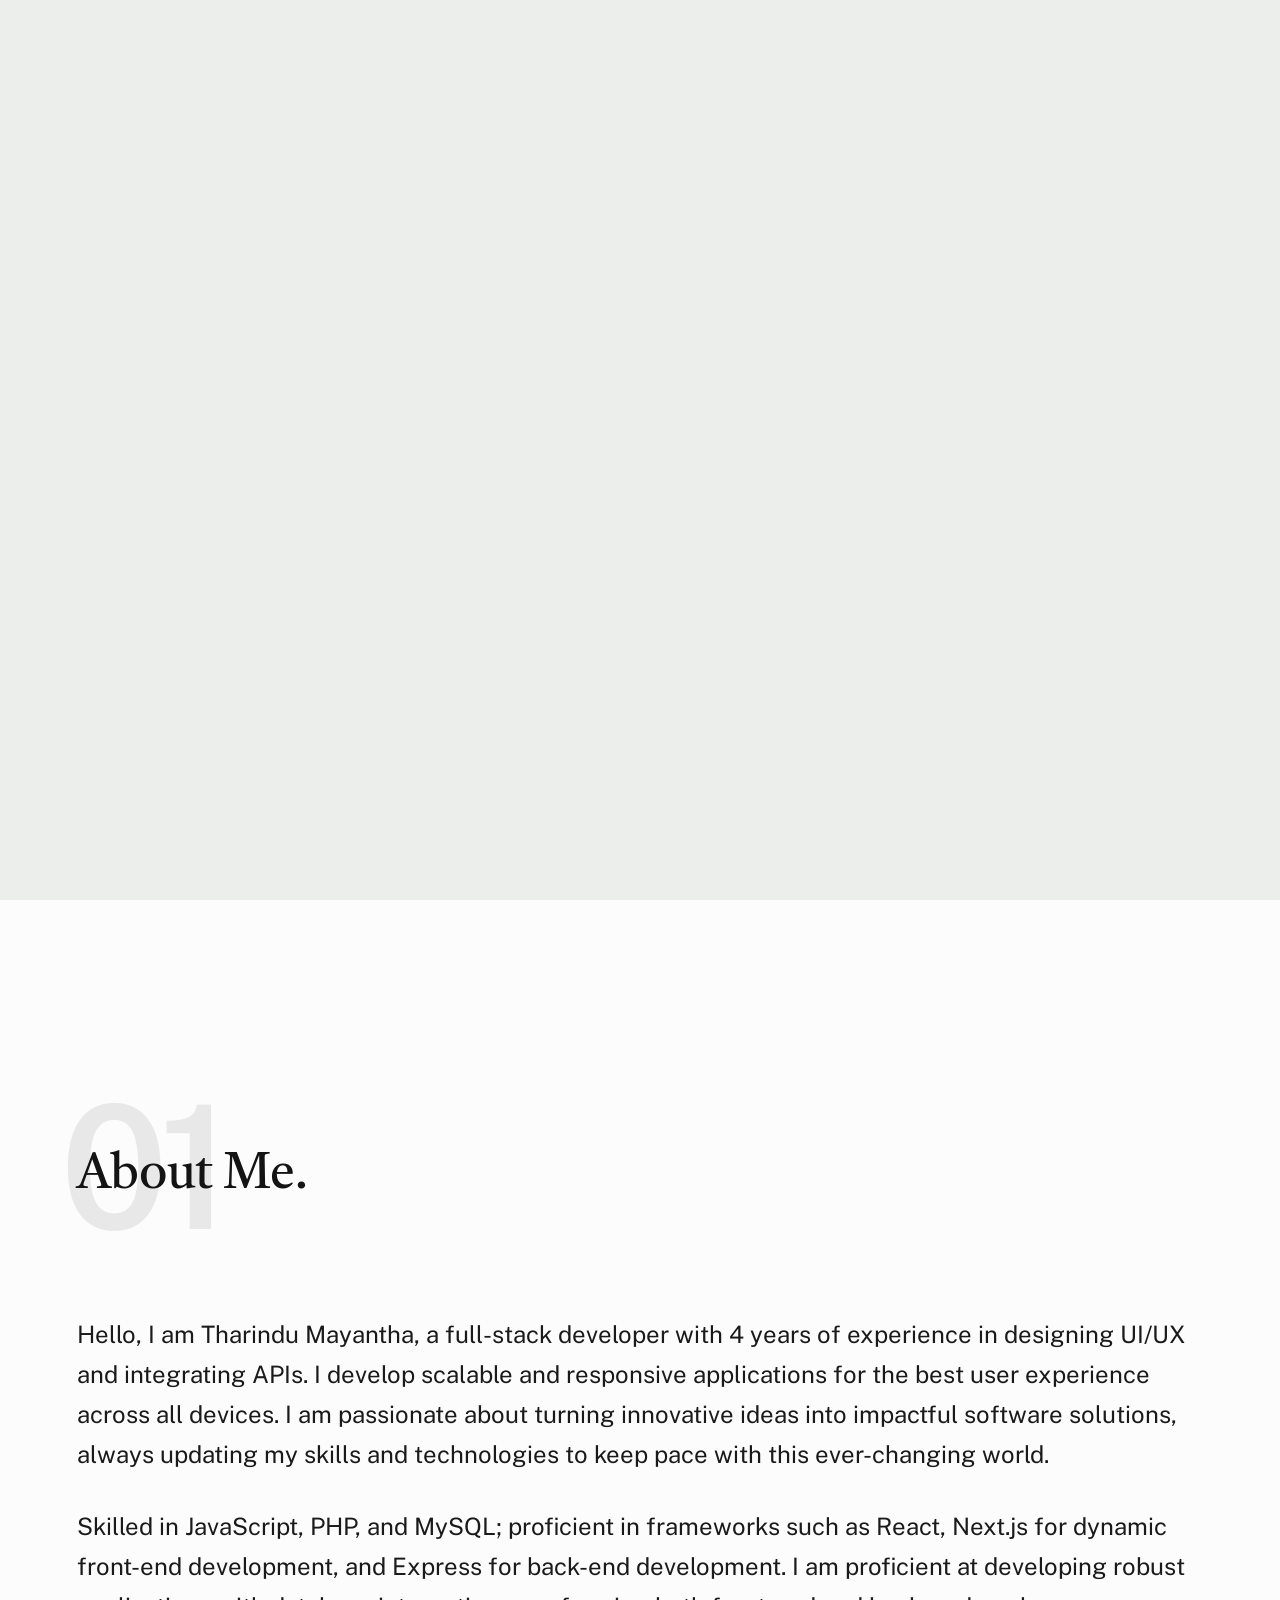
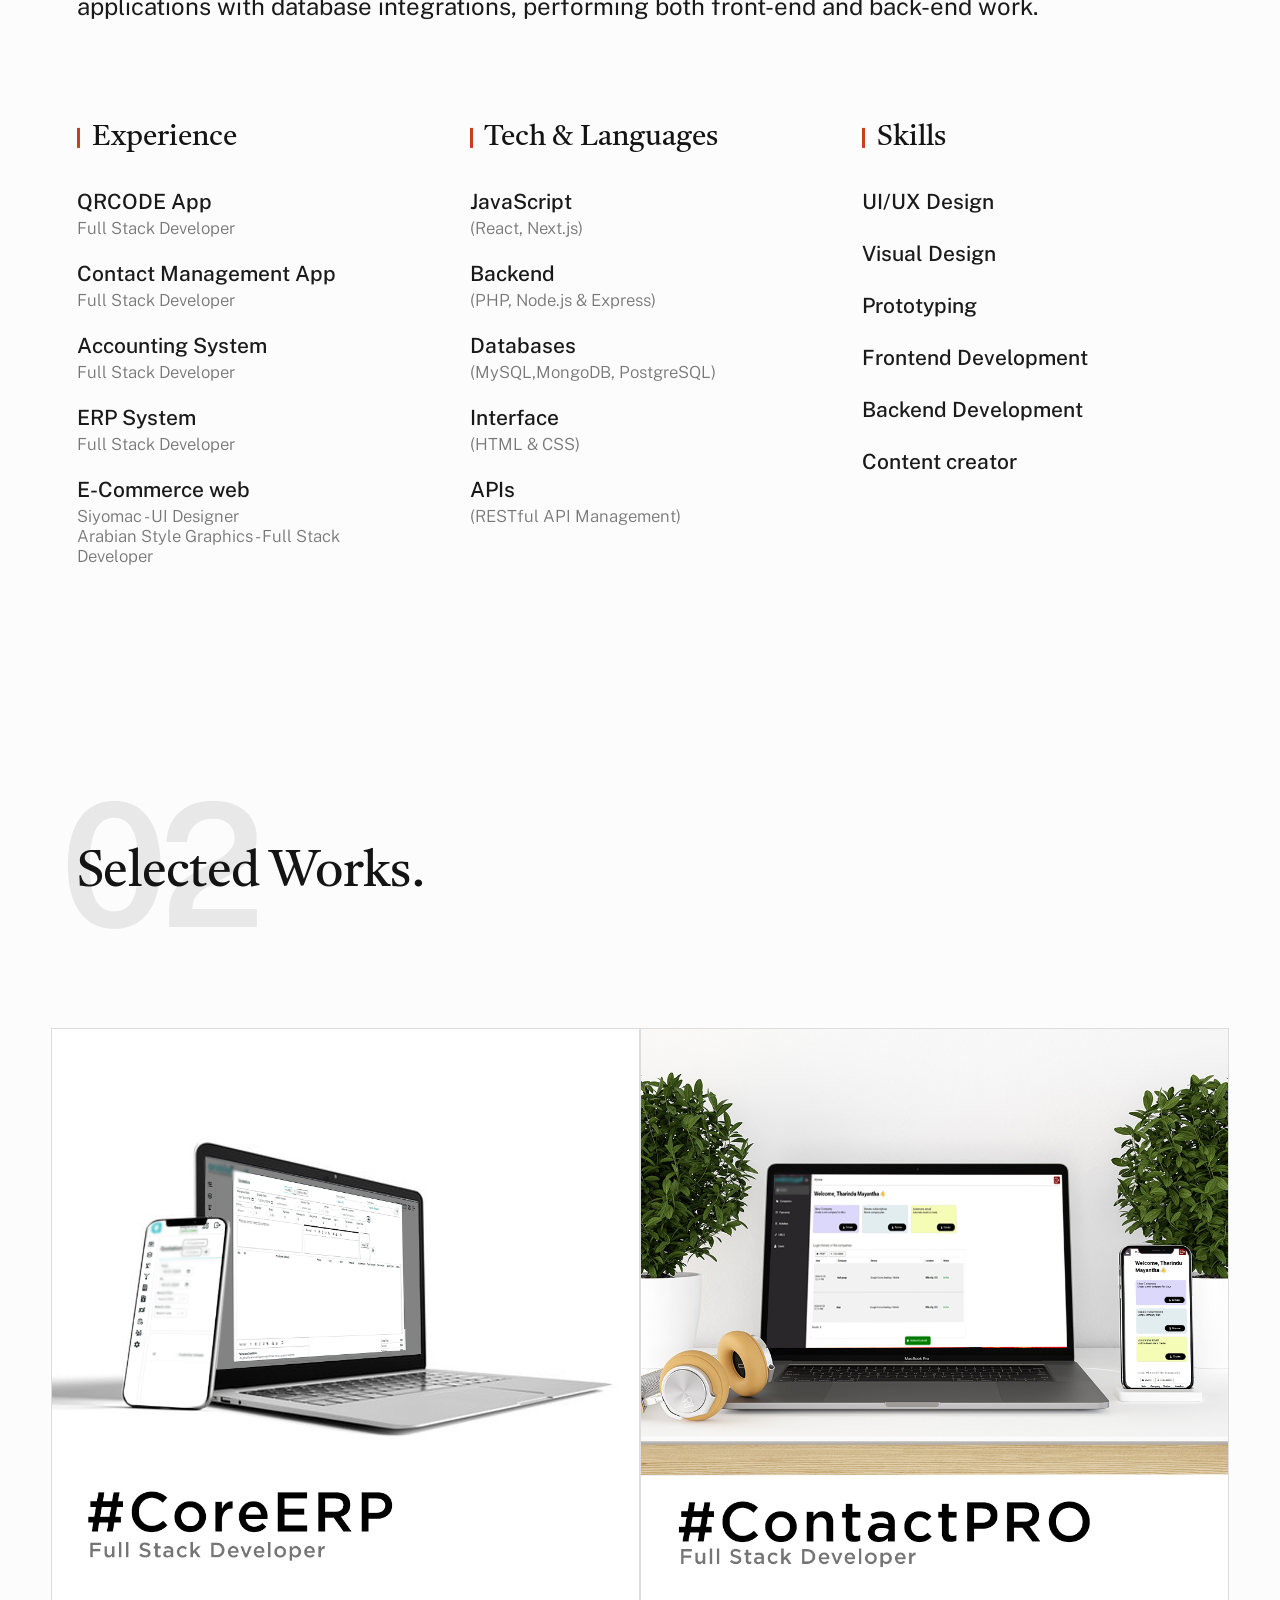
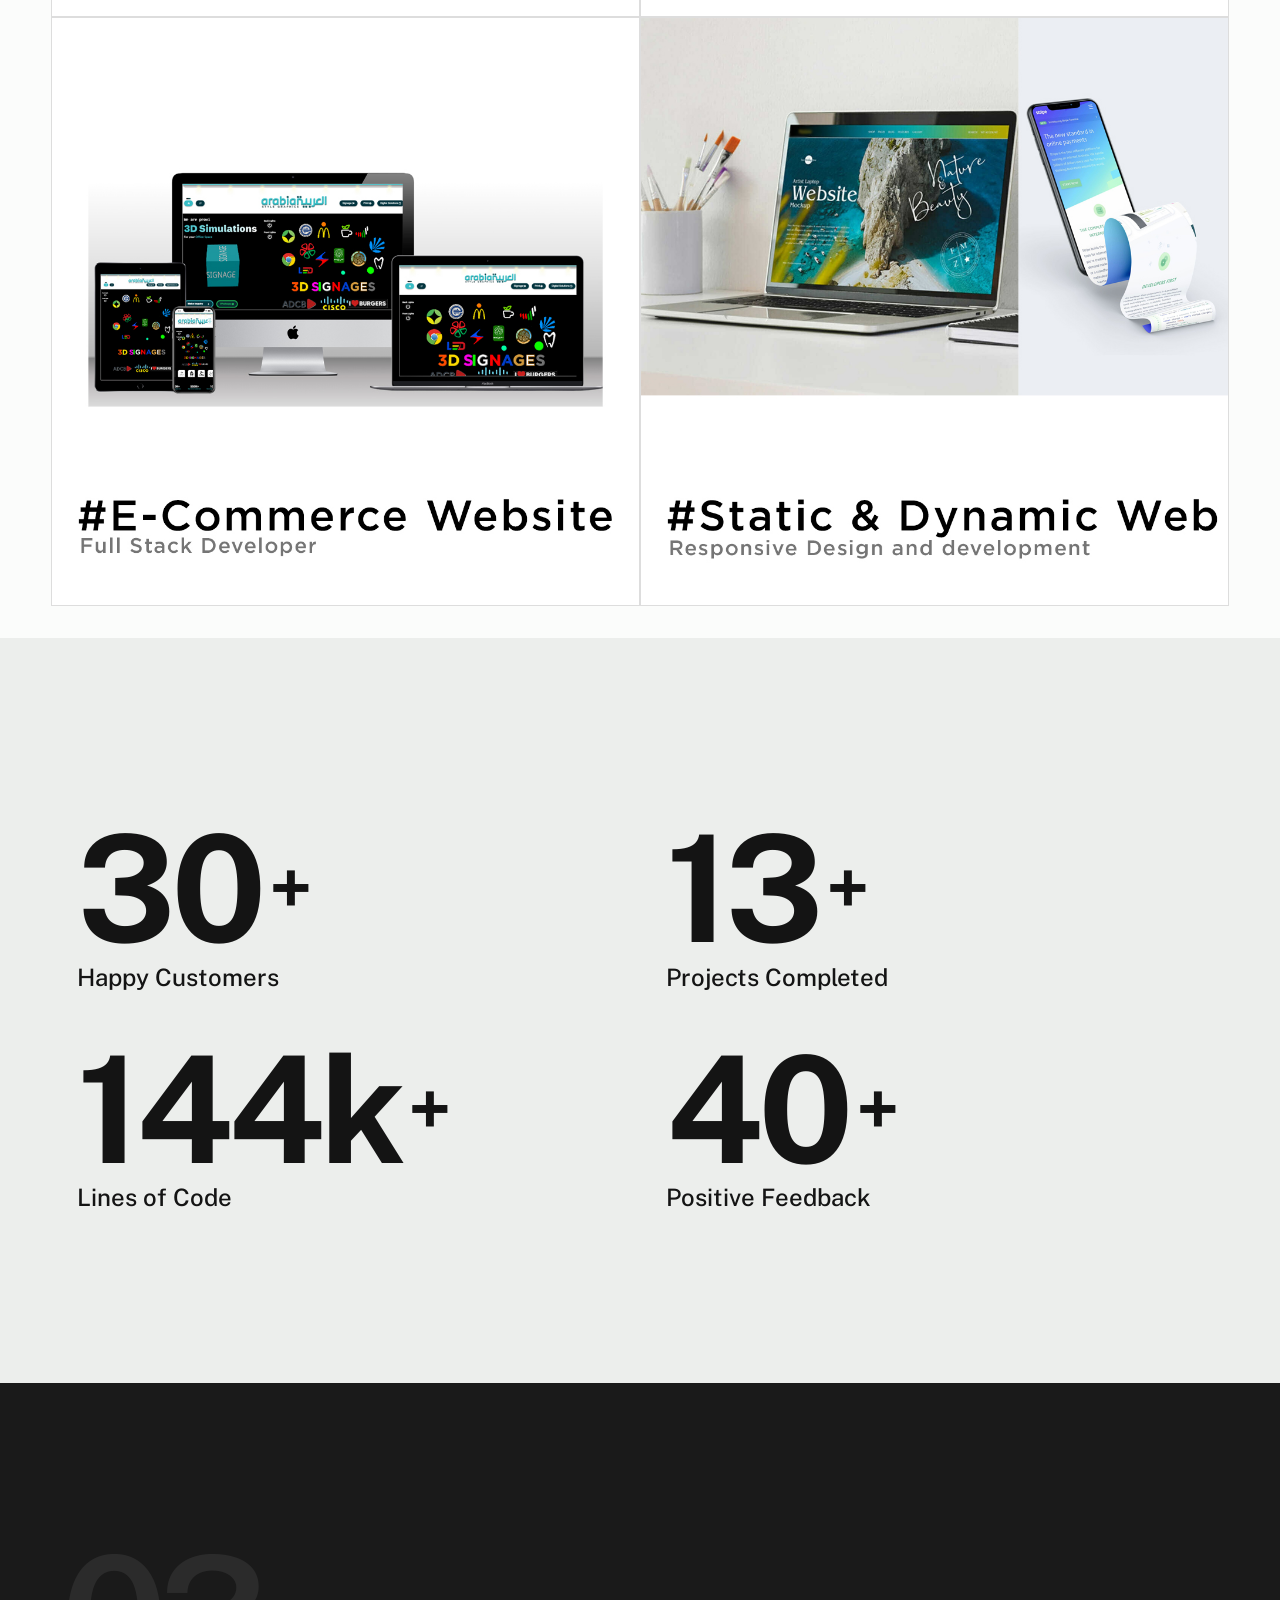
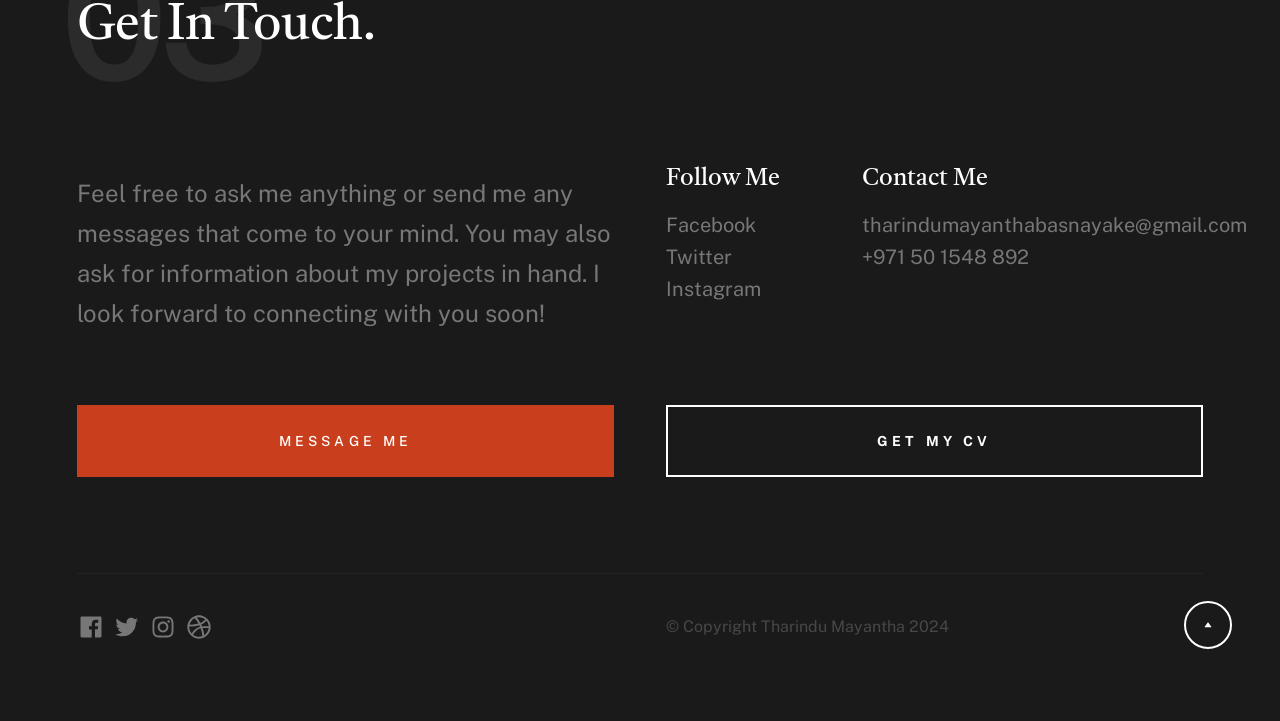
==== commit 89442435: "Update index.html This is changes of code lines" ====
--- a/index.html
+++ b/index.html
@@ -194,15 +194,20 @@
 
         <div class="s-intro__content-media">
           <img
-            src="IntoPhotoNew.jpg"
-            srcset="IntoPhotoNew.jpg 1x, IntoPhotoNew.jpg 2x"
-            alt=""
+            src="images/new-intro-bg.jpg"
+            srcset="images/new-intro-bg.jpg 1x, images/new-intro-bg.jpg 2x"
+            alt="IntoPhotoNew"
           />
         </div>
         <!-- s-intro__content-media -->
 
         <div class="s-intro__btn-download">
-          <a class="btn btn--stroke" href="#0">Get My CV</a>
+          <a
+            class="btn btn--stroke"
+            href="https://wa.me/971501548892"
+            target="_blank"
+            >Whatsapp</a
+          >
         </div>
         <!-- end s-intro__btn-download -->
 
@@ -550,7 +555,7 @@
 
           <div class="column counter-items__item">
             <div class="num">
-              78k
+              144k
               <span>+</span>
             </div>
             <h5>Lines of Code</h5>
@@ -655,7 +660,9 @@
           </div>
 
           <div class="column xl-6 tab-12">
-            <a href="#0" class="btn btn--stroke btn--large u-fullwidth"
+            <a
+              href="mailto:tharindumayanthabasnayake@gmail.com"
+              class="btn btn--stroke btn--large u-fullwidth"
               >Get My CV</a
             >
           </div>
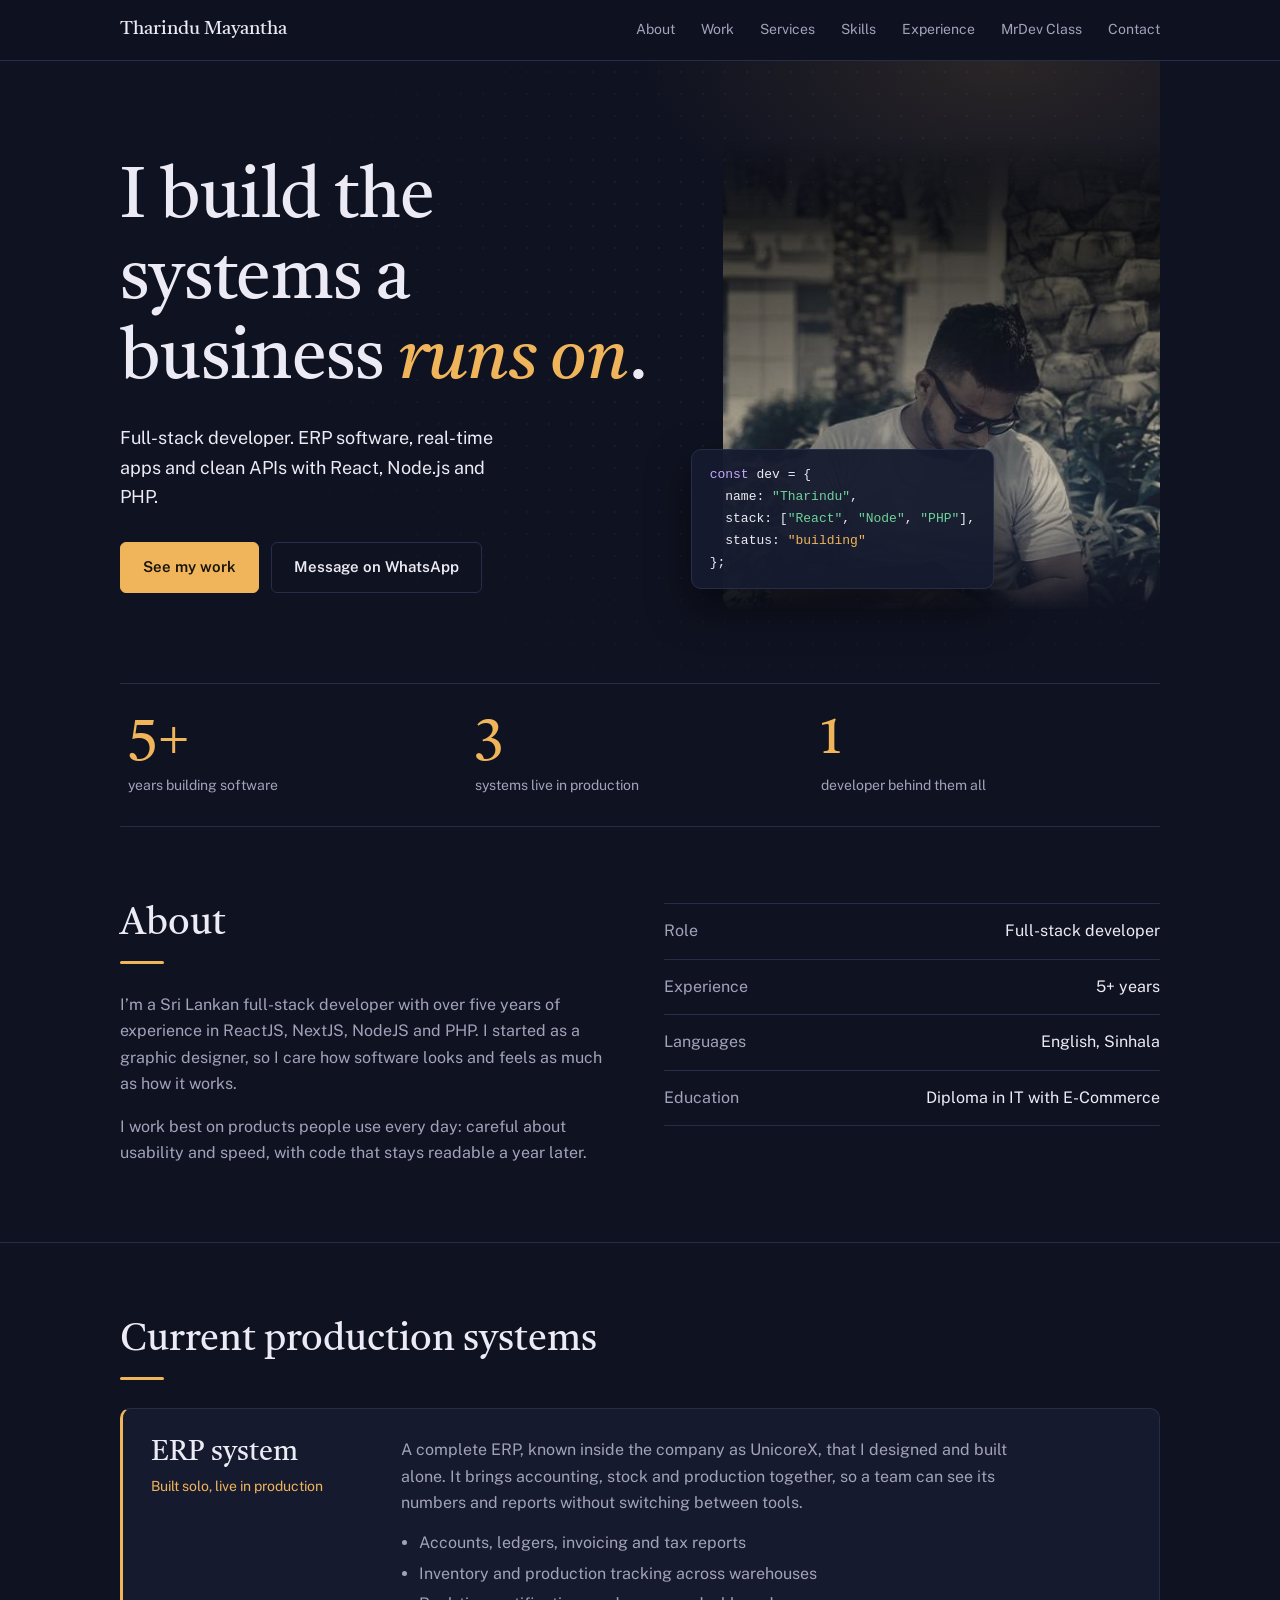
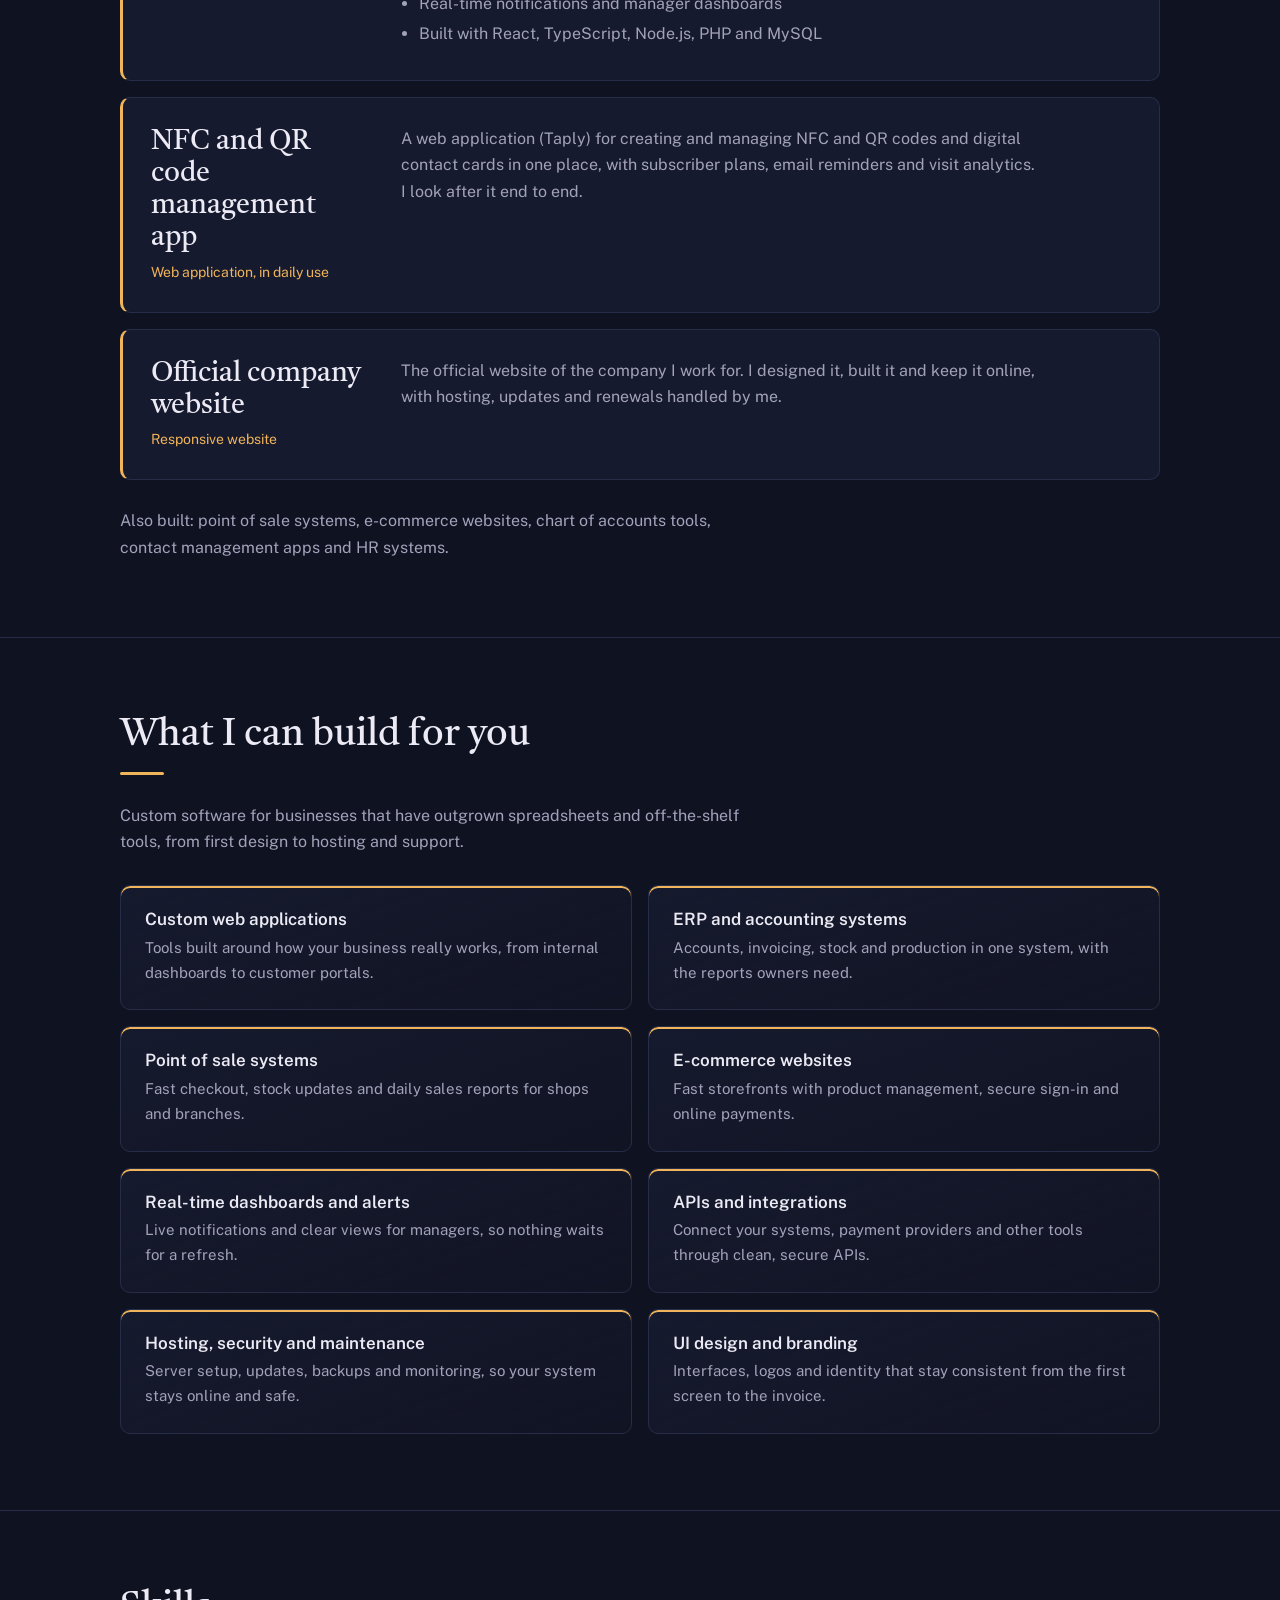
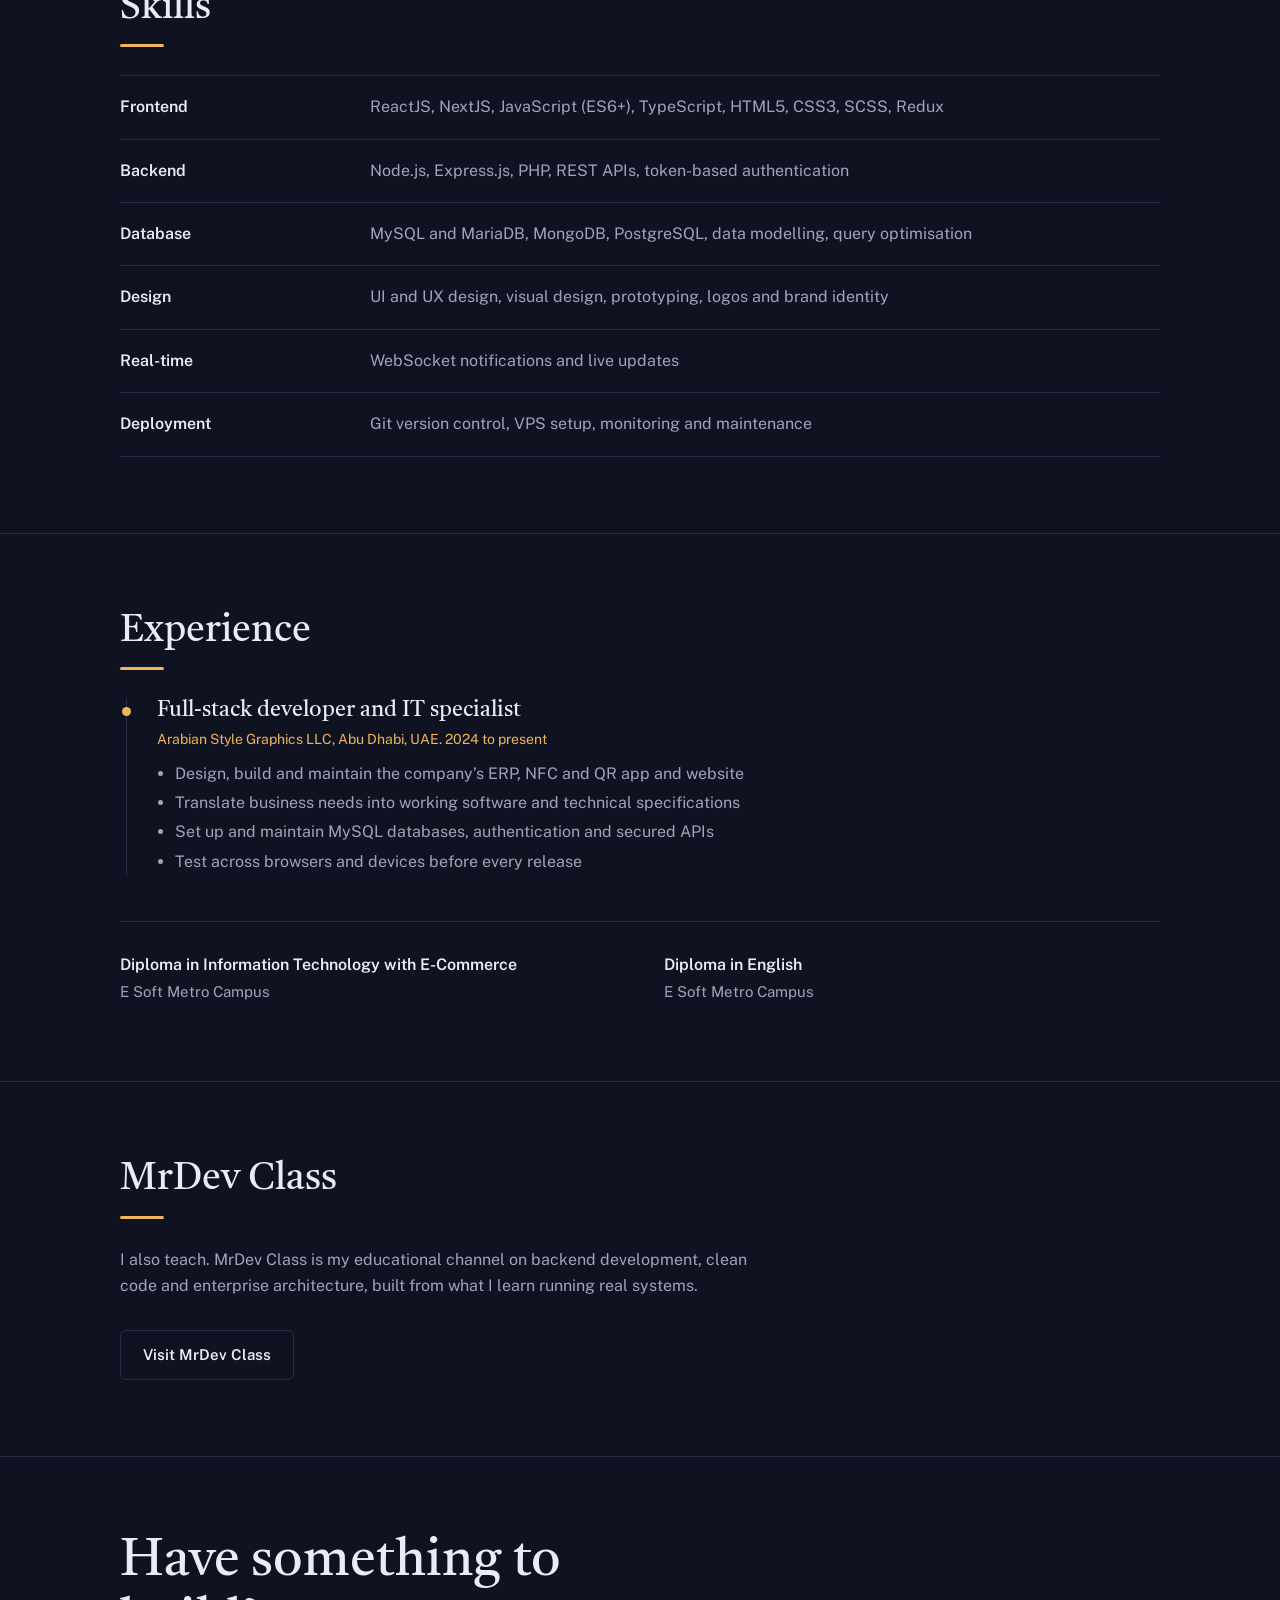
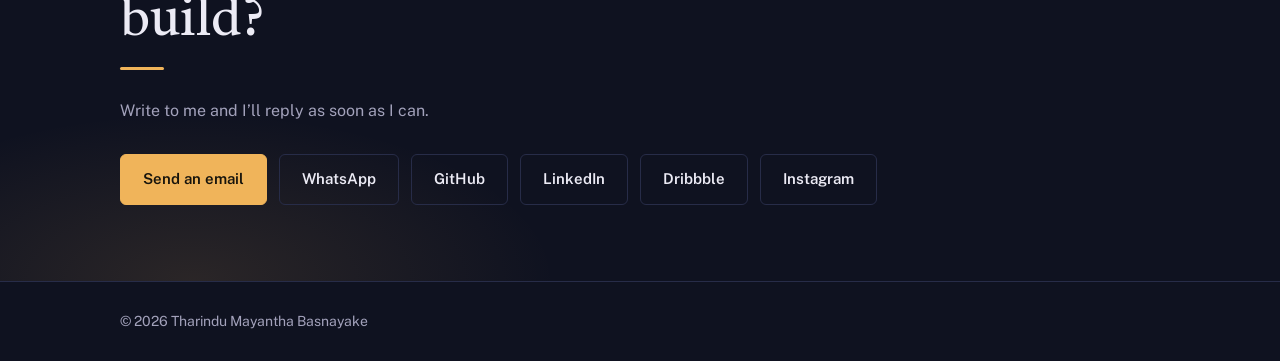
==== commit cb4b0254: "change the we site design & details" ====
--- a/index.html
+++ b/index.html
@@ -1,785 +1,270 @@
 <!DOCTYPE html>
-<html lang="en" class="no-js">
-  <head>
-    <!--- basic page needs
-    ================================================== -->
-    <meta charset="utf-8" />
-    <meta name="viewport" content="width=device-width, initial-scale=1" />
-    <title>Tharindu Mayantha</title>
-
-    <script>
-      document.documentElement.classList.remove("no-js");
-      document.documentElement.classList.add("js");
-    </script>
-
-    <!-- CSS
-    ================================================== -->
-    <link rel="stylesheet" href="css/vendor.css?v=1" />
-    <link rel="stylesheet" href="css/styles.css?v=1" />
-
-    <!-- favicons
-    ================================================== -->
-    <link rel="apple-touch-icon" sizes="180x180" href="apple-touch-icon.png" />
-    <link rel="icon" type="image/png" sizes="32x32" href="favicon-32x32.png" />
-    <link rel="icon" type="image/png" sizes="16x16" href="favicon-16x16.png" />
-    <link rel="manifest" href="site.webmanifest" />
-  </head>
-
-  <body id="top">
-    <!-- preloader
-    ================================================== -->
-    <div id="preloader">
-      <div id="loader" class="dots-fade">
-        <div></div>
-        <div></div>
-        <div></div>
-      </div>
-    </div>
-
-    <!-- page wrap
-    ================================================== -->
-    <div id="page" class="s-pagewrap">
-      <!-- # site header 
-        ================================================== -->
-      <header class="s-header">
-        <div class="row s-header__inner">
-          <div class="s-header__block">
-            <div class="s-header__logo">
-              <a class="logo" href="index.html">
-                <img src="images/logo.png" alt="Homepage" />
-              </a>
-            </div>
-
-            <a class="s-header__menu-toggle" href="#0"><span>Menu</span></a>
-          </div>
-          <!-- end s-header__block -->
-
-          <nav class="s-header__nav">
-            <ul class="s-header__menu-links">
-              <li class="current">
-                <a class="smoothscroll" href="#intro">Intro</a>
-              </li>
-              <li><a class="smoothscroll" href="#about">About</a></li>
-              <li><a class="smoothscroll" href="#works">Works</a></li>
-              <li><a class="smoothscroll" href="#footer">Contact</a></li>
-            </ul>
-            <!-- s-header__menu-links -->
-          </nav>
-          <!-- end s-header__nav -->
-        </div>
-        <!-- end s-header__inner -->
-      </header>
-      <!-- end s-header -->
-
-      <!-- # intro
-        ================================================== -->
-      <section id="intro" class="s-intro target-section">
-        <div class="row s-intro__content width-sixteen-col">
-          <div class="column lg-12 s-intro__content-inner grid-block grid-16">
-            <div class="s-intro__content-text">
-              <div class="s-intro__content-pretitle text-pretitle">Hello</div>
-              <h1 class="s-intro__content-title">
-                I'm Tharindu Mayantha, <br />
-                a Full Stack Developer <br />
-                <small>Dynamic Web Solutions.</small>
-              </h1>
-
-              <div class="s-intro__content-btns">
-                <a class="smoothscroll btn" href="#about">More About Me</a>
-                <a class="smoothscroll btn btn--stroke" href="#footer"
-                  >Get In Touch</a
-                >
-              </div>
-              <!-- s-intro__content-btns -->
-            </div>
-            <!-- s-intro__content-text -->
-          </div>
-          <!-- s-intro__content-inner -->
-        </div>
-        <!-- s-intro__content -->
-
-        <ul class="s-intro__social social-list">
-          <li>
-            <a
-              href="https://www.facebook.com/tharindu.mayanthabasnayake/"
-              target="_blank"
-            >
-              <svg
-                xmlns="http://www.w3.org/2000/svg"
-                width="24"
-                height="24"
-                viewBox="0 0 24 24"
-                style="fill: rgba(0, 0, 0, 1); transform: ; -ms-filter: "
-              >
-                <path
-                  d="M20,3H4C3.447,3,3,3.448,3,4v16c0,0.552,0.447,1,1,1h8.615v-6.96h-2.338v-2.725h2.338v-2c0-2.325,1.42-3.592,3.5-3.592 c0.699-0.002,1.399,0.034,2.095,0.107v2.42h-1.435c-1.128,0-1.348,0.538-1.348,1.325v1.735h2.697l-0.35,2.725h-2.348V21H20 c0.553,0,1-0.448,1-1V4C21,3.448,20.553,3,20,3z"
-                ></path>
-              </svg>
-              <span class="u-screen-reader-text">Facebook</span>
-            </a>
-          </li>
-          <li>
-            <a href="https://x.com/TharinduMa63033" target="_blank">
-              <svg
-                xmlns="http://www.w3.org/2000/svg"
-                width="24"
-                height="24"
-                viewBox="0 0 24 24"
-                style="fill: rgba(0, 0, 0, 1); transform: ; -ms-filter: "
-              >
-                <path
-                  d="M19.633,7.997c0.013,0.175,0.013,0.349,0.013,0.523c0,5.325-4.053,11.461-11.46,11.461c-2.282,0-4.402-0.661-6.186-1.809 c0.324,0.037,0.636,0.05,0.973,0.05c1.883,0,3.616-0.636,5.001-1.721c-1.771-0.037-3.255-1.197-3.767-2.793 c0.249,0.037,0.499,0.062,0.761,0.062c0.361,0,0.724-0.05,1.061-0.137c-1.847-0.374-3.23-1.995-3.23-3.953v-0.05 c0.537,0.299,1.16,0.486,1.82,0.511C3.534,9.419,2.823,8.184,2.823,6.787c0-0.748,0.199-1.434,0.548-2.032 c1.983,2.443,4.964,4.04,8.306,4.215c-0.062-0.3-0.1-0.611-0.1-0.923c0-2.22,1.796-4.028,4.028-4.028 c1.16,0,2.207,0.486,2.943,1.272c0.91-0.175,1.782-0.512,2.556-0.973c-0.299,0.935-0.936,1.721-1.771,2.22 c0.811-0.088,1.597-0.312,2.319-0.624C21.104,6.712,20.419,7.423,19.633,7.997z"
-                ></path>
-              </svg>
-              <span class="u-screen-reader-text">Twitter</span>
-            </a>
-          </li>
-          <li>
-            <a href="https://www.instagram.com/mayyantha/" target="_blank">
-              <svg
-                xmlns="http://www.w3.org/2000/svg"
-                width="24"
-                height="24"
-                viewBox="0 0 24 24"
-                style="fill: rgba(0, 0, 0, 1); transform: ; -ms-filter: "
-              >
-                <path
-                  d="M11.999,7.377c-2.554,0-4.623,2.07-4.623,4.623c0,2.554,2.069,4.624,4.623,4.624c2.552,0,4.623-2.07,4.623-4.624 C16.622,9.447,14.551,7.377,11.999,7.377L11.999,7.377z M11.999,15.004c-1.659,0-3.004-1.345-3.004-3.003 c0-1.659,1.345-3.003,3.004-3.003s3.002,1.344,3.002,3.003C15.001,13.659,13.658,15.004,11.999,15.004L11.999,15.004z"
-                ></path>
-                <circle cx="16.806" cy="7.207" r="1.078"></circle>
-                <path
-                  d="M20.533,6.111c-0.469-1.209-1.424-2.165-2.633-2.632c-0.699-0.263-1.438-0.404-2.186-0.42 c-0.963-0.042-1.268-0.054-3.71-0.054s-2.755,0-3.71,0.054C7.548,3.074,6.809,3.215,6.11,3.479C4.9,3.946,3.945,4.902,3.477,6.111 c-0.263,0.7-0.404,1.438-0.419,2.186c-0.043,0.962-0.056,1.267-0.056,3.71c0,2.442,0,2.753,0.056,3.71 c0.015,0.748,0.156,1.486,0.419,2.187c0.469,1.208,1.424,2.164,2.634,2.632c0.696,0.272,1.435,0.426,2.185,0.45 c0.963,0.042,1.268,0.055,3.71,0.055s2.755,0,3.71-0.055c0.747-0.015,1.486-0.157,2.186-0.419c1.209-0.469,2.164-1.424,2.633-2.633 c0.263-0.7,0.404-1.438,0.419-2.186c0.043-0.962,0.056-1.267,0.056-3.71s0-2.753-0.056-3.71C20.941,7.57,20.801,6.819,20.533,6.111z M19.315,15.643c-0.007,0.576-0.111,1.147-0.311,1.688c-0.305,0.787-0.926,1.409-1.712,1.711c-0.535,0.199-1.099,0.303-1.67,0.311 c-0.95,0.044-1.218,0.055-3.654,0.055c-2.438,0-2.687,0-3.655-0.055c-0.569-0.007-1.135-0.112-1.669-0.311 c-0.789-0.301-1.414-0.923-1.719-1.711c-0.196-0.534-0.302-1.099-0.311-1.669c-0.043-0.95-0.053-1.218-0.053-3.654 c0-2.437,0-2.686,0.053-3.655c0.007-0.576,0.111-1.146,0.311-1.687c0.305-0.789,0.93-1.41,1.719-1.712 c0.534-0.198,1.1-0.303,1.669-0.311c0.951-0.043,1.218-0.055,3.655-0.055c2.437,0,2.687,0,3.654,0.055 c0.571,0.007,1.135,0.112,1.67,0.311c0.786,0.303,1.407,0.925,1.712,1.712c0.196,0.534,0.302,1.099,0.311,1.669 c0.043,0.951,0.054,1.218,0.054,3.655c0,2.436,0,2.698-0.043,3.654H19.315z"
-                ></path>
-              </svg>
-              <span class="u-screen-reader-text">Instagram</span>
-            </a>
-          </li>
-          <li>
-            <a href="https://dribbble.com/mayyantha" target="_blank">
-              <svg
-                xmlns="http://www.w3.org/2000/svg"
-                width="24"
-                height="24"
-                viewBox="0 0 24 24"
-                style="fill: rgba(0, 0, 0, 1); transform: ; msfilter: "
-              >
-                <path
-                  d="M20.66 6.98a9.932 9.932 0 0 0-3.641-3.64C15.486 2.447 13.813 2 12 2s-3.486.447-5.02 1.34c-1.533.893-2.747 2.107-3.64 3.64S2 10.187 2 12s.446 3.487 1.34 5.02a9.924 9.924 0 0 0 3.641 3.64C8.514 21.553 10.187 22 12 22s3.486-.447 5.02-1.34a9.932 9.932 0 0 0 3.641-3.64C21.554 15.487 22 13.813 22 12s-.446-3.487-1.34-5.02zM12 3.66c2 0 3.772.64 5.32 1.919-.92 1.174-2.286 2.14-4.1 2.9-1.002-1.813-2.088-3.327-3.261-4.54A7.715 7.715 0 0 1 12 3.66zM5.51 6.8a8.116 8.116 0 0 1 2.711-2.22c1.212 1.201 2.325 2.7 3.34 4.5-2 .6-4.114.9-6.341.9-.573 0-1.006-.013-1.3-.04A8.549 8.549 0 0 1 5.51 6.8zM3.66 12c0-.054.003-.12.01-.2.007-.08.01-.146.01-.2.254.014.641.02 1.161.02 2.666 0 5.146-.367 7.439-1.1.187.373.381.793.58 1.26-1.32.293-2.674 1.006-4.061 2.14S6.4 16.247 5.76 17.5c-1.4-1.587-2.1-3.42-2.1-5.5zM12 20.34c-1.894 0-3.594-.587-5.101-1.759.601-1.187 1.524-2.322 2.771-3.401 1.246-1.08 2.483-1.753 3.71-2.02a29.441 29.441 0 0 1 1.56 6.62 8.166 8.166 0 0 1-2.94.56zm7.08-3.96a8.351 8.351 0 0 1-2.58 2.621c-.24-2.08-.7-4.107-1.379-6.081.932-.066 1.765-.1 2.5-.1.799 0 1.686.034 2.659.1a8.098 8.098 0 0 1-1.2 3.46zm-1.24-5c-1.16 0-2.233.047-3.22.14a27.053 27.053 0 0 0-.68-1.62c2.066-.906 3.532-2.006 4.399-3.3 1.2 1.414 1.854 3.027 1.96 4.84-.812-.04-1.632-.06-2.459-.06z"
-                ></path>
-              </svg>
-              <span class="u-screen-reader-text">Dribbble</span>
-            </a>
-          </li>
-          <li>
-            <a
-              href="https://www.pinterest.com/mayanthabasnayake/"
-              target="_blank"
-            >
-              <svg
-                xmlns="http://www.w3.org/2000/svg"
-                width="24"
-                height="24"
-                viewBox="0 0 24 24"
-                style="fill: rgba(0, 0, 0, 1); transform: ; msfilter: "
-              >
-                <path
-                  d="M11.99 2C6.472 2 2 6.473 2 11.99c0 4.232 2.633 7.85 6.35 9.306-.088-.79-.166-2.006.034-2.868.182-.78 1.172-4.966 1.172-4.966s-.299-.599-.299-1.484c0-1.388.805-2.425 1.808-2.425.853 0 1.264.64 1.264 1.407 0 .858-.546 2.139-.827 3.327-.235.994.499 1.805 1.479 1.805 1.775 0 3.141-1.872 3.141-4.575 0-2.392-1.719-4.064-4.173-4.064-2.843 0-4.512 2.132-4.512 4.335 0 .858.331 1.779.744 2.28a.3.3 0 0 1 .069.286c-.076.315-.245.994-.277 1.133-.044.183-.145.222-.335.134-1.247-.581-2.027-2.405-2.027-3.871 0-3.151 2.289-6.045 6.601-6.045 3.466 0 6.159 2.469 6.159 5.77 0 3.444-2.171 6.213-5.184 6.213-1.013 0-1.964-.525-2.29-1.146l-.623 2.374c-.225.868-.834 1.956-1.241 2.62a10 10 0 0 0 2.958.445c5.517 0 9.99-4.473 9.99-9.99S17.507 2 11.99 2"
-                ></path>
-              </svg>
-              <span class="u-screen-reader-text">Pinterest</span>
-            </a>
-          </li>
-        </ul>
-        <!-- end s-intro__social -->
-
-        <div class="s-intro__content-media">
-          <img
-            src="images/new-intro-bg.jpg"
-            srcset="images/new-intro-bg.jpg 1x, images/new-intro-bg.jpg 2x"
-            alt="IntoPhotoNew"
-          />
-        </div>
-        <!-- s-intro__content-media -->
-
-        <div class="s-intro__btn-download">
-          <a
-            class="btn btn--stroke"
-            href="https://wa.me/971501548892"
-            target="_blank"
-            >Whatsapp</a
-          >
-        </div>
-        <!-- end s-intro__btn-download -->
-
-        <div class="s-intro__scroll-down">
-          <a href="#about" class="smoothscroll">
-            <div class="scroll-icon">
-              <svg
-                xmlns="http://www.w3.org/2000/svg"
-                width="24"
-                height="24"
-                viewBox="0 0 24 24"
-                style="fill: rgba(0, 0, 0, 1); transform: ; msfilter: "
-              >
-                <path
-                  d="M11.178 19.569a.998.998 0 0 0 1.644 0l9-13A.999.999 0 0 0 21 5H3a1.002 1.002 0 0 0-.822 1.569l9 13z"
-                ></path>
-              </svg>
-            </div>
-            <span class="scroll-text u-screen-reader-text">Scroll Down</span>
-          </a>
-        </div>
-        <!-- s-intro__scroll-down -->
-      </section>
-      <!-- end s-intro -->
-
-      <!-- # about
-        ================================================== -->
-      <section id="about" class="s-about target-section">
-        <div class="row s-about__content">
-          <div class="column xl-12">
-            <div class="section-header" data-num="01">
-              <h2 class="text-display-title">About Me.</h2>
-            </div>
-            <!-- end section-header -->
-
-            <p class="attention-getter">
-              Hello, I am Tharindu Mayantha, a full-stack developer with 4 years
-              of experience in designing UI/UX and integrating APIs. I develop
-              scalable and responsive applications for the best user experience
-              across all devices. I am passionate about turning innovative ideas
-              into impactful software solutions, always updating my skills and
-              technologies to keep pace with this ever-changing world.
-            </p>
-
-            <p class="attention-getter">
-              Skilled in JavaScript, PHP, and MySQL; proficient in frameworks
-              such as React, Next.js for dynamic front-end development, and
-              Express for back-end development. I am proficient at developing
-              robust applications with database integrations, performing both
-              front-end and back-end work.
-            </p>
-
-            <div class="grid-list-items s-about__blocks">
-              <div class="grid-list-items__item s-about__block">
-                <h4 class="s-about__block-title">Experience</h4>
-                <ul class="s-about__list">
-                  <li>
-                    QRCODE App
-                    <span>Full Stack Developer</span>
-                  </li>
-                  <li>
-                    Contact Management App
-                    <span>Full Stack Developer</span>
-                  </li>
-                  <li>
-                    Accounting System
-                    <span>Full Stack Developer</span>
-                  </li>
-                  <li>
-                    ERP System
-                    <span>Full Stack Developer</span>
-                  </li>
-                  <li>
-                    E-Commerce web
-                    <span>Siyomac - UI Designer</span>
-                    <span>Arabian Style Graphics - Full Stack Developer</span>
-                  </li>
-                </ul>
-              </div>
-              <!--end s-about__block -->
-
-              <div class="grid-list-items__item s-about__block">
-                <h4 class="s-about__block-title">Tech & Languages</h4>
-
-                <ul class="s-about__list">
-                  <li>
-                    <a href="#0">
-                      JavaScript
-                      <span>(React, Next.js)</span>
-                    </a>
-                  </li>
-                  <li>
-                    <a href="#0">
-                      Backend
-                      <span>(PHP, Node.js & Express)</span>
-                    </a>
-                  </li>
-                  <li>
-                    <a href="#0">
-                      Databases
-                      <span>(MySQL,MongoDB, PostgreSQL)</span>
-                    </a>
-                  </li>
-                  <li>
-                    <a href="#0">
-                      Interface
-                      <span>(HTML & CSS)</span>
-                    </a>
-                  </li>
-                  <li>
-                    <a href="#0">
-                      APIs
-                      <span>(RESTful API Management)</span>
-                    </a>
-                  </li>
-                </ul>
-              </div>
-              <!--end s-about__block -->
-
-              <div class="grid-list-items__item s-about__block">
-                <h4 class="s-about__block-title">Skills</h4>
-
-                <ul class="s-about__list">
-                  <li>UI/UX Design</li>
-                  <li>Visual Design</li>
-                  <li>Prototyping</li>
-                  <li>Frontend Development</li>
-                  <li>Backend Development</li>
-                  <li>Content creator</li>
-                </ul>
-              </div>
-              <!--end s-about__block -->
-            </div>
-            <!-- grid-list-items -->
-          </div>
-          <!--end column -->
-        </div>
-        <!--end s-about__content -->
-      </section>
-      <!-- end s-about -->
-
-      <!-- # works
-        ================================================== -->
-      <section id="works" class="s-works target-section">
-        <div class="row">
-          <div class="column xl-12">
-            <div class="section-header" data-num="02">
-              <h2 class="text-display-title">Selected Works.</h2>
-            </div>
-            <!-- end section-header -->
-          </div>
-        </div>
-
-        <div class="row folio-entries">
-          <div class="column entry">
-            <a
-              href="images/folio/ERPCore.jpg"
-              class="entry__link glightbox"
-              data-glightbox="title: Core ERP App; description: .entry__desc-01"
-            >
-              <div class="entry__thumb">
-                <img
-                  src="images/folio/ERPCore.jpg"
-                  srcset="
-                    images/folio/ERPCore.jpg 1x,
-                    images/folio/ERPCore.jpg 2x
-                  "
-                  alt=""
-                />
-              </div>
-              <div class="entry__info">
-                <h4 class="entry__title">Core ERP App</h4>
-                <div class="entry__cat">Full Stack Developer</div>
-              </div>
-            </a>
-
-            <div class="glightbox-desc entry__desc-01">
-              <p>
-                The ERP system is an integrated package; it means facilitating
-                business operations by putting all business-related functions
-                into a single system, starting from accounting, stock
-                management, and production tracking to managing the employees.
-                It equips an organization with an integrated platform for
-                effectively managing organizations' resources with accuracy and
-                speed.
-                <a href="mailto:tharindumayanthabasnayake@gmail.com"
-                  >Project Link</a
-                >.
-              </p>
-            </div>
-          </div>
-          <!-- entry -->
-
-          <div class="column entry">
-            <a
-              href="images/folio/ContactManagementApp.jpg"
-              class="entry__link glightbox"
-              data-glightbox="title: ContactPRO; description: .entry__desc-02"
-            >
-              <div class="entry__thumb">
-                <img
-                  src="images/folio/ContactManagementApp.jpg"
-                  srcset="
-                    images/folio/ContactManagementApp.jpg 1x,
-                    images/folio/ContactManagementApp.jpg 2x
-                  "
-                  alt=""
-                />
-              </div>
-              <div class="entry__info">
-                <h4 class="entry__title">ContactPRO</h4>
-                <div class="entry__cat">Full Stack Developer</div>
-              </div>
-            </a>
-
-            <div class="glightbox-desc entry__desc-02">
-              <p>
-                Our Contact Management Application will let the users manage
-                their contacts effectively by creating VFCs, making QR codes, or
-                even updating profile pictures with ease. It has a user-friendly
-                interface and gives subscribers several subscription plans. It
-                allows setting automated email reminders for events, along with
-                providing analytics of URL visits, making contact management
-                effortless and well-informed.
-                <a href="mailto:tharindumayanthabasnayake@gmail.com"
-                  >Project Link</a
-                >.
-              </p>
-            </div>
-          </div>
-          <!-- entry -->
-
-          <div class="column entry">
-            <a
-              href="images/folio/WebAPP0.jpg"
-              class="entry__link glightbox"
-              data-glightbox="title:E-Commerce Website ; description: .entry__desc-03"
-            >
-              <div class="entry__thumb">
-                <img
-                  src="images/folio/WebAPP0.jpg"
-                  srcset="
-                    images/folio/WebAPP0.jpg 1x,
-                    images/folio/WebAPP0.jpg 2x
-                  "
-                  alt=""
-                />
-              </div>
-              <div class="entry__info">
-                <h4 class="entry__title">E-Commerce Website</h4>
-                <div class="entry__cat">
-                  Brand Identity, UI Design, Development
-                </div>
-              </div>
-            </a>
-
-            <div class="glightbox-desc entry__desc-03">
-              <p>
-                This Next.js-powered E-commerce Web App will guarantee the best
-                speed and responsiveness. Full-stack functionality, including
-                product management, authentication of users, and secure payment
-                processing, it ensures the best-in-class performance and SEO for
-                modern-day online retail.
-                <a href="https://www.arabianstyleuae.com/" target="_blank"
-                  >Visit</a
-                >.
-              </p>
-            </div>
-          </div>
-          <!-- entry -->
-
-          <div class="column entry">
-            <a
-              href="images/folio/DynamicAndStatic.jpg"
-              class="entry__link glightbox"
-              data-glightbox="title: Grayscale; description: .entry__desc-04"
-            >
-              <div class="entry__thumb">
-                <img
-                  src="images/folio/DynamicAndStatic.jpg"
-                  srcset="
-                    images/folio/DynamicAndStatic.jpg 1x,
-                    images/folio/DynamicAndStatic.jpg 2x
-                  "
-                  alt=""
-                />
-              </div>
-              <div class="entry__info">
-                <h4 class="entry__title">Static & Dynamic Web Site</h4>
-                <div class="entry__cat">Responsive Design and Development</div>
-              </div>
-            </a>
-
-            <div class="glightbox-desc entry__desc-04">
-              <p>
-                I develop static and dynamic websites for different corporate
-                purposes. The central aim of my work is to create a solution
-                that will be able to provide a seamless user experience,
-                ensuring responsiveness and accessibility on every device while
-                effectively representing the brand and encouraging engagement.
-                <a href="mailto:tharindumayanthabasnayake@gmail.com"
-                  >Project Link</a
-                >.
-              </p>
-            </div>
-          </div>
-          <!-- entry -->
-        </div>
-        <!-- folio entries -->
-
-        <!-- end s-testimonials -->
-      </section>
-      <!-- end s-works -->
-
-      <!-- # numbers
-        ================================================== -->
-      <section id="numbers" class="s-numbers">
-        <div class="row counter-items">
-          <div class="column counter-items__item">
-            <div class="num">
-              30
-              <span>+</span>
-            </div>
-            <h5>Happy Customers</h5>
-            <!-- <p>
-              Lorem ipsum dolor sit amet consectetur adipisicing elit. Vel harum
-              magni quae voluptate error quo repellendus inventore laborum ex
-              veniam.
-            </p> -->
-          </div>
-          <!-- end counter-items__item -->
-
-          <div class="column counter-items__item">
-            <div class="num">
-              13
-              <span>+</span>
-            </div>
-            <h5>Projects Completed</h5>
-            <!-- <p>
-              Nunc interdum lacus sit amet orci. Vestibulum dapibus nunc ac
-              augue. Fusce vel dui. In ac felis quis tortor malesuada pretium
-            </p> -->
-          </div>
-          <!-- end counter-items__item -->
-
-          <div class="column counter-items__item">
-            <div class="num">
-              144k
-              <span>+</span>
-            </div>
-            <h5>Lines of Code</h5>
-            <!-- <p>
-              Excepturi nam cupiditate culpa doloremque deleniti repellat.
-              Veniam quos repellat voluptas animi adipisci. Nisi eaque
-              consequatur. Voluptatem dignissimos ut ducimus
-            </p> -->
-          </div>
-          <!-- end counter-items__item -->
-
-          <div class="column counter-items__item">
-            <div class="num">
-              40
-              <span>+</span>
-            </div>
-            <h5>Positive Feedback</h5>
-            <!-- <p>
-              Lorem ipsum dolor sit amet consectetur adipisicing elit. Vel harum
-              magni quae voluptate error quo repellendus inventore laborum ex
-              veniam.
-            </p> -->
-          </div>
-          <!-- end counter-items__item -->
-        </div>
-        <!-- end counter-items -->
-      </section>
-      <!-- end s-numbers -->
-
-      <!-- # footer 
-        ================================================== -->
-      <footer id="footer" class="s-footer target-section">
-        <div class="row">
-          <div class="column lg-12">
-            <div class="section-header light-on-dark" data-num="03">
-              <h2 class="text-display-title">Get In Touch.</h2>
-            </div>
-            <!-- end section-header -->
-          </div>
-        </div>
-
-        <div class="row s-footer__content">
-          <div class="column xl-6 md-12 s-footer__block s-footer__about">
-            <p class="attention-getter">
-              Feel free to ask me anything or send me any messages that come to
-              your mind. You may also ask for information about my projects in
-              hand. I look forward to connecting with you soon!
-            </p>
-          </div>
-          <!-- end section-footer__about -->
-
-          <div class="column xl-6 md-12 s-footer__block s-footer__site-links">
-            <div class="row">
-              <div class="column xl-4 lg-5 md-6 tab-12">
-                <h5>Follow Me</h5>
-                <ul class="link-list">
-                  <li>
-                    <a
-                      href="https://www.facebook.com/tharindu.mayanthabasnayake/"
-                      target="_blank"
-                      >Facebook</a
-                    >
-                  </li>
-                  <li>
-                    <a href="https://x.com/TharinduMa63033" target="_blank"
-                      >Twitter</a
-                    >
-                  </li>
-                  <li>
-                    <a
-                      href="https://www.instagram.com/mayyantha/"
-                      target="_blank"
-                      >Instagram</a
-                    >
-                  </li>
-                </ul>
-              </div>
-              <div class="column xl-6 md-6 tab-12">
-                <h5>Contact Me</h5>
-                <ul class="link-list">
-                  <li>
-                    <a href="mailto:tharindumayanthabasnayake@gmail.com"
-                      >tharindumayanthabasnayake@gmail.com</a
-                    >
-                  </li>
-                  <li><a href="tel:+971 50 1548 892">+971 50 1548 892</a></li>
-                </ul>
-              </div>
-            </div>
-          </div>
-          <!-- end section-footer__site-links -->
-        </div>
-        <!-- end section-footer__content -->
-
-        <div class="row s-footer__buttons">
-          <div class="column xl-6 tab-12">
-            <a
-              href="mailto:tharindumayanthabasnayake@gmail.com"
-              class="btn btn--primary btn--large u-fullwidth"
-              >Message Me</a
-            >
-          </div>
-
-          <div class="column xl-6 tab-12">
-            <a
-              href="mailto:tharindumayanthabasnayake@gmail.com"
-              class="btn btn--stroke btn--large u-fullwidth"
-              >Get My CV</a
-            >
-          </div>
-        </div>
-        <!-- end section-footer__buttons -->
-
-        <div class="row s-footer__bottom">
-          <div class="column xl-6 lg-12">
-            <ul class="s-footer__social social-list">
-              <li>
-                <a
-                  href="https://www.facebook.com/tharindu.mayanthabasnayake/"
-                  target="_blank"
-                >
-                  <svg
-                    xmlns="http://www.w3.org/2000/svg"
-                    width="24"
-                    height="24"
-                    viewBox="0 0 24 24"
-                    style="fill: rgba(0, 0, 0, 1); transform: ; -ms-filter: "
-                  >
-                    <path
-                      d="M20,3H4C3.447,3,3,3.448,3,4v16c0,0.552,0.447,1,1,1h8.615v-6.96h-2.338v-2.725h2.338v-2c0-2.325,1.42-3.592,3.5-3.592 c0.699-0.002,1.399,0.034,2.095,0.107v2.42h-1.435c-1.128,0-1.348,0.538-1.348,1.325v1.735h2.697l-0.35,2.725h-2.348V21H20 c0.553,0,1-0.448,1-1V4C21,3.448,20.553,3,20,3z"
-                    ></path>
-                  </svg>
-                  <span class="u-screen-reader-text">Facebook</span>
-                </a>
-              </li>
-              <li>
-                <a href="https://x.com/TharinduMa63033" target="_blank">
-                  <svg
-                    xmlns="http://www.w3.org/2000/svg"
-                    width="24"
-                    height="24"
-                    viewBox="0 0 24 24"
-                    style="fill: rgba(0, 0, 0, 1); transform: ; -ms-filter: "
-                  >
-                    <path
-                      d="M19.633,7.997c0.013,0.175,0.013,0.349,0.013,0.523c0,5.325-4.053,11.461-11.46,11.461c-2.282,0-4.402-0.661-6.186-1.809 c0.324,0.037,0.636,0.05,0.973,0.05c1.883,0,3.616-0.636,5.001-1.721c-1.771-0.037-3.255-1.197-3.767-2.793 c0.249,0.037,0.499,0.062,0.761,0.062c0.361,0,0.724-0.05,1.061-0.137c-1.847-0.374-3.23-1.995-3.23-3.953v-0.05 c0.537,0.299,1.16,0.486,1.82,0.511C3.534,9.419,2.823,8.184,2.823,6.787c0-0.748,0.199-1.434,0.548-2.032 c1.983,2.443,4.964,4.04,8.306,4.215c-0.062-0.3-0.1-0.611-0.1-0.923c0-2.22,1.796-4.028,4.028-4.028 c1.16,0,2.207,0.486,2.943,1.272c0.91-0.175,1.782-0.512,2.556-0.973c-0.299,0.935-0.936,1.721-1.771,2.22 c0.811-0.088,1.597-0.312,2.319-0.624C21.104,6.712,20.419,7.423,19.633,7.997z"
-                    ></path>
-                  </svg>
-                  <span class="u-screen-reader-text">Twitter</span>
-                </a>
-              </li>
-              <li>
-                <a href="https://www.instagram.com/mayyantha/" target="_blank">
-                  <svg
-                    xmlns="http://www.w3.org/2000/svg"
-                    width="24"
-                    height="24"
-                    viewBox="0 0 24 24"
-                    style="fill: rgba(0, 0, 0, 1); transform: ; -ms-filter: "
-                  >
-                    <path
-                      d="M11.999,7.377c-2.554,0-4.623,2.07-4.623,4.623c0,2.554,2.069,4.624,4.623,4.624c2.552,0,4.623-2.07,4.623-4.624 C16.622,9.447,14.551,7.377,11.999,7.377L11.999,7.377z M11.999,15.004c-1.659,0-3.004-1.345-3.004-3.003 c0-1.659,1.345-3.003,3.004-3.003s3.002,1.344,3.002,3.003C15.001,13.659,13.658,15.004,11.999,15.004L11.999,15.004z"
-                    ></path>
-                    <circle cx="16.806" cy="7.207" r="1.078"></circle>
-                    <path
-                      d="M20.533,6.111c-0.469-1.209-1.424-2.165-2.633-2.632c-0.699-0.263-1.438-0.404-2.186-0.42 c-0.963-0.042-1.268-0.054-3.71-0.054s-2.755,0-3.71,0.054C7.548,3.074,6.809,3.215,6.11,3.479C4.9,3.946,3.945,4.902,3.477,6.111 c-0.263,0.7-0.404,1.438-0.419,2.186c-0.043,0.962-0.056,1.267-0.056,3.71c0,2.442,0,2.753,0.056,3.71 c0.015,0.748,0.156,1.486,0.419,2.187c0.469,1.208,1.424,2.164,2.634,2.632c0.696,0.272,1.435,0.426,2.185,0.45 c0.963,0.042,1.268,0.055,3.71,0.055s2.755,0,3.71-0.055c0.747-0.015,1.486-0.157,2.186-0.419c1.209-0.469,2.164-1.424,2.633-2.633 c0.263-0.7,0.404-1.438,0.419-2.186c0.043-0.962,0.056-1.267,0.056-3.71s0-2.753-0.056-3.71C20.941,7.57,20.801,6.819,20.533,6.111z M19.315,15.643c-0.007,0.576-0.111,1.147-0.311,1.688c-0.305,0.787-0.926,1.409-1.712,1.711c-0.535,0.199-1.099,0.303-1.67,0.311 c-0.95,0.044-1.218,0.055-3.654,0.055c-2.438,0-2.687,0-3.655-0.055c-0.569-0.007-1.135-0.112-1.669-0.311 c-0.789-0.301-1.414-0.923-1.719-1.711c-0.196-0.534-0.302-1.099-0.311-1.669c-0.043-0.95-0.053-1.218-0.053-3.654 c0-2.437,0-2.686,0.053-3.655c0.007-0.576,0.111-1.146,0.311-1.687c0.305-0.789,0.93-1.41,1.719-1.712 c0.534-0.198,1.1-0.303,1.669-0.311c0.951-0.043,1.218-0.055,3.655-0.055c2.437,0,2.687,0,3.654,0.055 c0.571,0.007,1.135,0.112,1.67,0.311c0.786,0.303,1.407,0.925,1.712,1.712c0.196,0.534,0.302,1.099,0.311,1.669 c0.043,0.951,0.054,1.218,0.054,3.655c0,2.436,0,2.698-0.043,3.654H19.315z"
-                    ></path>
-                  </svg>
-                  <span class="u-screen-reader-text">Instagram</span>
-                </a>
-              </li>
-              <li>
-                <a href="https://dribbble.com/mayyantha" target="_blank">
-                  <svg
-                    xmlns="http://www.w3.org/2000/svg"
-                    width="24"
-                    height="24"
-                    viewBox="0 0 24 24"
-                    style="fill: rgba(0, 0, 0, 1); transform: ; msfilter: "
-                  >
-                    <path
-                      d="M20.66 6.98a9.932 9.932 0 0 0-3.641-3.64C15.486 2.447 13.813 2 12 2s-3.486.447-5.02 1.34c-1.533.893-2.747 2.107-3.64 3.64S2 10.187 2 12s.446 3.487 1.34 5.02a9.924 9.924 0 0 0 3.641 3.64C8.514 21.553 10.187 22 12 22s3.486-.447 5.02-1.34a9.932 9.932 0 0 0 3.641-3.64C21.554 15.487 22 13.813 22 12s-.446-3.487-1.34-5.02zM12 3.66c2 0 3.772.64 5.32 1.919-.92 1.174-2.286 2.14-4.1 2.9-1.002-1.813-2.088-3.327-3.261-4.54A7.715 7.715 0 0 1 12 3.66zM5.51 6.8a8.116 8.116 0 0 1 2.711-2.22c1.212 1.201 2.325 2.7 3.34 4.5-2 .6-4.114.9-6.341.9-.573 0-1.006-.013-1.3-.04A8.549 8.549 0 0 1 5.51 6.8zM3.66 12c0-.054.003-.12.01-.2.007-.08.01-.146.01-.2.254.014.641.02 1.161.02 2.666 0 5.146-.367 7.439-1.1.187.373.381.793.58 1.26-1.32.293-2.674 1.006-4.061 2.14S6.4 16.247 5.76 17.5c-1.4-1.587-2.1-3.42-2.1-5.5zM12 20.34c-1.894 0-3.594-.587-5.101-1.759.601-1.187 1.524-2.322 2.771-3.401 1.246-1.08 2.483-1.753 3.71-2.02a29.441 29.441 0 0 1 1.56 6.62 8.166 8.166 0 0 1-2.94.56zm7.08-3.96a8.351 8.351 0 0 1-2.58 2.621c-.24-2.08-.7-4.107-1.379-6.081.932-.066 1.765-.1 2.5-.1.799 0 1.686.034 2.659.1a8.098 8.098 0 0 1-1.2 3.46zm-1.24-5c-1.16 0-2.233.047-3.22.14a27.053 27.053 0 0 0-.68-1.62c2.066-.906 3.532-2.006 4.399-3.3 1.2 1.414 1.854 3.027 1.96 4.84-.812-.04-1.632-.06-2.459-.06z"
-                    ></path>
-                  </svg>
-                  <span class="u-screen-reader-text">Dribbble</span>
-                </a>
-              </li>
-            </ul>
-          </div>
-          <!-- end section-footer__social -->
-
-          <div class="column xl-6 lg-12">
-            <p class="ss-copyright">
-              <span>© Copyright Tharindu Mayantha 2024</span>
-            </p>
-          </div>
-        </div>
-        <!-- end section-footer__bottom -->
-
-        <div class="ss-go-top">
-          <a class="smoothscroll" title="Back to Top" href="#top">
-            <svg
-              xmlns="http://www.w3.org/2000/svg"
-              width="24"
-              height="24"
-              viewBox="0 0 24 24"
-              style="fill: rgba(0, 0, 0, 1); transform: ; msfilter: "
-            >
-              <path
-                d="M5.536 21.886a1.004 1.004 0 0 0 1.033-.064l13-9a1 1 0 0 0 0-1.644l-13-9A1 1 0 0 0 5 3v18a1 1 0 0 0 .536.886z"
-              ></path>
-            </svg>
-          </a>
-          <span>Back To Top</span>
-        </div>
-        <!-- end ss-go-top -->
-      </footer>
-      <!-- end s-footer -->
-    </div>
-    <!-- end page-wrap -->
-
-    <!-- Java Script
-    ================================================== -->
-    <script src="js/plugins.js?v=1"></script>
-    <script src="js/main.js?v=1"></script>
-  </body>
+<html lang="en">
+<head>
+<meta charset="utf-8">
+<meta name="viewport" content="width=device-width, initial-scale=1">
+<title>Tharindu Mayantha Basnayake – Full-stack developer</title>
+<meta name="description" content="Full-stack developer building ERP systems, real-time apps and APIs with React, Node.js and PHP.">
+<meta name="theme-color" content="#0f1220">
+<link rel="icon" type="image/png" sizes="32x32" href="favicon-32x32.png">
+<link rel="icon" type="image/png" sizes="16x16" href="favicon-16x16.png">
+<link rel="manifest" href="site.webmanifest">
+<link rel="preconnect" href="https://fonts.googleapis.com">
+<link rel="preconnect" href="https://fonts.gstatic.com" crossorigin>
+<link href="https://fonts.googleapis.com/css2?family=Castoro:ital@0;1&family=Public+Sans:wght@400;500;600&display=swap" rel="stylesheet">
+<style>
+:root{
+  --bg:#0f1220; --panel:#161a2e; --line:#272c48; --tx:#ecebf5; --mut:#a3a2bb;
+  --gold:#f0b45a; --ok:#6fd39b; color-scheme:dark;
+}
+*{box-sizing:border-box;margin:0;padding:0}
+html{scroll-behavior:smooth;scroll-padding-top:72px}
+body{background:var(--bg);color:var(--tx);font:400 16px/1.65 'Public Sans',system-ui,sans-serif;-webkit-font-smoothing:antialiased}
+a{color:inherit;text-decoration:none}
+a:focus-visible,.btn:focus-visible{outline:2px solid var(--gold);outline-offset:3px;border-radius:4px}
+.wrap{width:min(1040px,92%);margin:0 auto}
+h1,h2,h3{font-family:'Castoro',Georgia,serif;font-weight:400;line-height:1.15}
+h2{font-size:clamp(28px,4vw,38px);margin-bottom:28px}
+section{padding:76px 0;border-top:1px solid var(--line)}
+p{max-width:64ch;color:var(--mut)}
+
+header{position:sticky;top:0;z-index:5;background:rgba(15,18,32,.88);backdrop-filter:blur(10px);border-bottom:1px solid var(--line)}
+header .wrap{display:flex;align-items:center;justify-content:space-between;height:60px}
+.brand{font-family:'Castoro',serif;font-size:19px}
+nav{display:flex;gap:26px;font-size:14px;color:var(--mut)}
+nav a:hover{color:var(--tx)}
+
+.hero{display:grid;grid-template-columns:1.25fr 1fr;gap:44px 56px;align-items:center;padding:80px 0 72px;border:0;
+  background:radial-gradient(520px 260px at 85% 0,rgba(240,180,90,.12),transparent 70%)}
+.hero h1{font-size:clamp(40px,6vw,70px);letter-spacing:-.01em;margin-bottom:22px}
+.hero h1 em{font-style:italic;color:var(--gold)}
+.hero .lead{font-size:18px;color:var(--tx);max-width:34ch;margin-bottom:30px}
+.btns{display:flex;flex-wrap:wrap;gap:12px}
+.btn{display:inline-block;padding:12px 22px;border-radius:6px;font-weight:600;font-size:15px;border:1px solid var(--line);transition:background .2s,border-color .2s}
+.btn:hover{border-color:var(--mut)}
+.btn.main{background:var(--gold);color:#17140c;border-color:var(--gold)}
+.btn.main:hover{background:#f5c479}
+
+.shot{border-radius:10px;overflow:hidden;border:1px solid var(--line);background:#000}
+.shot img{display:block;width:100%;max-height:470px;object-fit:cover;object-position:50% 80%}
+@media (prefers-reduced-motion:reduce){html{scroll-behavior:auto}}
+
+.about{display:grid;grid-template-columns:1fr 1fr;gap:48px}
+.about p+p{margin-top:16px}
+.facts{list-style:none;border-top:1px solid var(--line)}
+.facts li{display:flex;justify-content:space-between;gap:16px;padding:14px 0;border-bottom:1px solid var(--line)}
+.facts span{color:var(--mut)}
+
+.proj{display:grid;grid-template-columns:210px 1fr;gap:12px 40px;padding:30px 0;border-top:1px solid var(--line)}
+.proj:first-of-type{border-top:0;padding-top:0}
+.proj h3{font-size:28px}
+.proj .tag{color:var(--gold);font-size:14px;margin-top:6px}
+.proj ul{margin:14px 0 0;padding-left:18px;color:var(--mut)}
+.proj li{margin:4px 0}
+.also{margin-top:14px;padding-top:26px;border-top:1px solid var(--line)}
+
+.skills{display:grid;gap:0;border-top:1px solid var(--line)}
+.sk{display:grid;grid-template-columns:210px 1fr;gap:12px 40px;padding:18px 0;border-bottom:1px solid var(--line)}
+.sk b{font-weight:600}
+.sk span{color:var(--mut)}
+
+.what{display:grid;grid-template-columns:1fr 1fr;gap:34px 48px;margin-top:34px}
+.what h3{font-family:'Public Sans',sans-serif;font-weight:600;font-size:16px;margin-bottom:4px}
+.what p{font-size:15px}
+
+.tl{border-left:1px solid var(--line);margin-left:6px}
+.job{position:relative;padding:0 0 38px 30px}
+.job:last-child{padding-bottom:0}
+.job:before{content:"";position:absolute;left:-5px;top:9px;width:9px;height:9px;border-radius:50%;background:var(--gold)}
+.job h3{font-size:22px}
+.job .when{color:var(--gold);font-size:14px;margin:4px 0 10px}
+.job ul{padding-left:18px;color:var(--mut);max-width:70ch}
+.job li{margin:3px 0}
+.edu{display:grid;grid-template-columns:1fr 1fr;gap:20px 48px;margin-top:46px;padding-top:30px;border-top:1px solid var(--line)}
+.edu b{display:block;font-weight:600}
+.edu span{color:var(--mut);font-size:15px}
+
+.contact h2{font-size:clamp(32px,5vw,52px);max-width:16ch}
+.links{display:flex;flex-wrap:wrap;gap:12px;margin-top:30px}
+footer{padding:28px 0;border-top:1px solid var(--line);color:var(--mut);font-size:14px}
+
+@media (max-width:820px){
+  nav{display:none}
+  .hero,.about,.what,.edu{grid-template-columns:1fr;gap:34px}
+  .proj,.sk{grid-template-columns:1fr;gap:6px}
+  section{padding:60px 0}
+  .hero{padding:56px 0}
+  .shot img{max-height:380px}
+}
+
+.hero{position:relative;isolation:isolate}
+.hero:before{content:"";position:absolute;inset:0;z-index:-1;background-image:radial-gradient(rgba(236,235,245,.08) 1px,transparent 1px);background-size:22px 22px;-webkit-mask-image:radial-gradient(70% 80% at 70% 40%,#000,transparent);mask-image:radial-gradient(70% 80% at 70% 40%,#000,transparent)}
+.shot{position:relative;border:0;background:none;overflow:visible;border-radius:0}
+.shot img{border-radius:14px;-webkit-mask-image:linear-gradient(transparent,#000 22%,#000 72%,transparent);mask-image:linear-gradient(transparent,#000 22%,#000 72%,transparent)}
+.code{position:absolute;left:-32px;bottom:22px;white-space:pre;background:rgba(22,26,46,.94);border:1px solid var(--line);border-radius:10px;padding:14px 18px;font:13px/1.7 ui-monospace,SFMono-Regular,Menlo,Consolas,monospace;box-shadow:0 18px 40px rgba(0,0,0,.5)}
+.code .k{color:#c4a7ff}.code .s{color:var(--ok)}.code .g{color:var(--gold)}
+.stats{display:grid;grid-template-columns:repeat(3,1fr);border-top:1px solid var(--line);border-bottom:1px solid var(--line)}
+.stats div{padding:28px 8px}
+.stats b{display:block;font:400 clamp(34px,5vw,54px)/1 'Castoro',Georgia,serif;color:var(--gold);margin-bottom:6px}
+.stats span{color:var(--mut);font-size:14px}
+#about{border-top:0}
+h2:after{content:"";display:block;width:44px;height:3px;border-radius:2px;background:var(--gold);margin-top:14px}
+.proj,.proj:first-of-type{padding:28px;border:1px solid var(--line);border-left:3px solid var(--gold);border-radius:10px;background:var(--panel);margin-bottom:16px}
+.proj h3{transition:color .2s}.proj:hover h3{color:var(--gold)}
+.also{border:0;padding-top:12px}
+.what{gap:16px;margin-top:30px}
+.what>div{padding:24px;border:1px solid var(--line);border-radius:10px;background:linear-gradient(160deg,var(--panel),rgba(22,26,46,.2));box-shadow:inset 0 2px 0 var(--gold);transition:border-color .25s,transform .25s}
+.what>div:hover{border-color:var(--gold);transform:translateY(-3px)}
+.what h3{font-size:17px;margin-bottom:6px}
+.contact{background:radial-gradient(520px 240px at 15% 100%,rgba(240,180,90,.12),transparent 70%)}
+@media (max-width:820px){.code{left:10px;bottom:10px;font-size:12px}.proj,.proj:first-of-type{padding:22px}}
+@media (prefers-reduced-motion:reduce){.what>div{transition:none}.what>div:hover{transform:none}}
+</style>
+</head>
+<body>
+<header>
+  <div class="wrap">
+    <a class="brand" href="#top">Tharindu Mayantha</a>
+    <nav>
+      <a href="#about">About</a><a href="#work">Work</a><a href="#services">Services</a><a href="#skills">Skills</a>
+      <a href="#experience">Experience</a><a href="#mrdev">MrDev Class</a><a href="#contact">Contact</a>
+    </nav>
+  </div>
+</header>
+
+<main id="top">
+<div class="wrap hero">
+  <div>
+    <h1>I build the systems a business <em>runs on</em>.</h1>
+    <p class="lead">Full-stack developer. ERP software, real-time apps and clean APIs with React, Node.js and PHP.</p>
+    <div class="btns">
+      <a class="btn main" href="#work">See my work</a>
+      <a class="btn" href="https://wa.me/971501548892" target="_blank" rel="noopener">Message on WhatsApp</a>
+    </div>
+  </div>
+  <figure class="shot"><img src="[data-uri]" alt="Portrait of Tharindu Mayantha" width="460" height="643"><div class="code" aria-hidden="true"><span class="k">const</span> dev = {
+  name: <span class="s">"Tharindu"</span>,
+  stack: [<span class="s">"React"</span>, <span class="s">"Node"</span>, <span class="s">"PHP"</span>],
+  status: <span class="g">"building"</span>
+};</div></figure>
+</div>
+
+<div class="wrap stats"><div><b>5+</b><span>years building software</span></div><div><b>3</b><span>systems live in production</span></div><div><b>1</b><span>developer behind them all</span></div></div>
+
+<section id="about"><div class="wrap about">
+  <div>
+    <h2>About</h2>
+    <p>I’m a Sri Lankan full-stack developer with over five years of experience in ReactJS, NextJS, NodeJS and PHP. I started as a graphic designer, so I care how software looks and feels as much as how it works.</p>
+    <p>I work best on products people use every day: careful about usability and speed, with code that stays readable a year later.</p>
+  </div>
+  <ul class="facts">
+    <li><span>Role</span>Full-stack developer</li>
+    <li><span>Experience</span>5+ years</li>
+    <li><span>Languages</span>English, Sinhala</li>
+    <li><span>Education</span>Diploma in IT with E-Commerce</li>
+  </ul>
+</div></section>
+
+<section id="work"><div class="wrap">
+  <h2>Current production systems</h2>
+
+  <article class="proj">
+    <div><h3>ERP system</h3><p class="tag">Built solo, live in production</p></div>
+    <div>
+      <p>A complete ERP, known inside the company as UnicoreX, that I designed and built alone. It brings accounting, stock and production together, so a team can see its numbers and reports without switching between tools.</p>
+      <ul>
+        <li>Accounts, ledgers, invoicing and tax reports</li>
+        <li>Inventory and production tracking across warehouses</li>
+        <li>Real-time notifications and manager dashboards</li>
+        <li>Built with React, TypeScript, Node.js, PHP and MySQL</li>
+      </ul>
+    </div>
+  </article>
+
+  <article class="proj">
+    <div><h3>NFC and QR code management app</h3><p class="tag">Web application, in daily use</p></div>
+    <div>
+      <p>A web application (Taply) for creating and managing NFC and QR codes and digital contact cards in one place, with subscriber plans, email reminders and visit analytics. I look after it end to end.</p>
+    </div>
+  </article>
+
+  <article class="proj">
+    <div><h3>Official company website</h3><p class="tag">Responsive website</p></div>
+    <div>
+      <p>The official website of the company I work for. I designed it, built it and keep it online, with hosting, updates and renewals handled by me.</p>
+    </div>
+  </article>
+
+  <div class="also"><p>Also built: point of sale systems, e-commerce websites, chart of accounts tools, contact management apps and HR systems.</p></div>
+</div></section>
+
+<section id="services"><div class="wrap">
+  <h2>What I can build for you</h2>
+  <p>Custom software for businesses that have outgrown spreadsheets and off-the-shelf tools, from first design to hosting and support.</p>
+  <div class="what">
+    <div><h3>Custom web applications</h3><p>Tools built around how your business really works, from internal dashboards to customer portals.</p></div>
+    <div><h3>ERP and accounting systems</h3><p>Accounts, invoicing, stock and production in one system, with the reports owners need.</p></div>
+    <div><h3>Point of sale systems</h3><p>Fast checkout, stock updates and daily sales reports for shops and branches.</p></div>
+    <div><h3>E-commerce websites</h3><p>Fast storefronts with product management, secure sign-in and online payments.</p></div>
+    <div><h3>Real-time dashboards and alerts</h3><p>Live notifications and clear views for managers, so nothing waits for a refresh.</p></div>
+    <div><h3>APIs and integrations</h3><p>Connect your systems, payment providers and other tools through clean, secure APIs.</p></div>
+    <div><h3>Hosting, security and maintenance</h3><p>Server setup, updates, backups and monitoring, so your system stays online and safe.</p></div>
+    <div><h3>UI design and branding</h3><p>Interfaces, logos and identity that stay consistent from the first screen to the invoice.</p></div>
+  </div>
+</div></section>
+
+<section id="skills"><div class="wrap">
+  <h2>Skills</h2>
+  <div class="skills">
+    <div class="sk"><b>Frontend</b><span>ReactJS, NextJS, JavaScript (ES6+), TypeScript, HTML5, CSS3, SCSS, Redux</span></div>
+    <div class="sk"><b>Backend</b><span>Node.js, Express.js, PHP, REST APIs, token-based authentication</span></div>
+    <div class="sk"><b>Database</b><span>MySQL and MariaDB, MongoDB, PostgreSQL, data modelling, query optimisation</span></div>
+    <div class="sk"><b>Design</b><span>UI and UX design, visual design, prototyping, logos and brand identity</span></div>
+    <div class="sk"><b>Real-time</b><span>WebSocket notifications and live updates</span></div>
+    <div class="sk"><b>Deployment</b><span>Git version control, VPS setup, monitoring and maintenance</span></div>
+  </div>
+</div></section>
+
+<section id="experience"><div class="wrap">
+  <h2>Experience</h2>
+  <div class="tl">
+    <div class="job">
+      <h3>Full-stack developer and IT specialist</h3>
+      <p class="when">Arabian Style Graphics LLC, Abu Dhabi, UAE. 2024 to present</p>
+      <ul>
+        <li>Design, build and maintain the company’s ERP, NFC and QR app and website</li>
+        <li>Translate business needs into working software and technical specifications</li>
+        <li>Set up and maintain MySQL databases, authentication and secured APIs</li>
+        <li>Test across browsers and devices before every release</li>
+      </ul>
+    </div>
+  </div>
+  <div class="edu">
+    <div><b>Diploma in Information Technology with E-Commerce</b><span>E Soft Metro Campus</span></div>
+    <div><b>Diploma in English</b><span>E Soft Metro Campus</span></div>
+  </div>
+</div></section>
+
+<section id="mrdev"><div class="wrap">
+  <h2>MrDev Class</h2>
+  <p>I also teach. MrDev Class is my educational channel on backend development, clean code and enterprise architecture, built from what I learn running real systems.</p>
+  <div class="links"><a class="btn" href="https://www.facebook.com/profile.php?id=100064746890088&amp;sk=about" target="_blank" rel="noopener">Visit MrDev Class</a></div>
+</div></section>
+
+<section id="contact" class="contact"><div class="wrap">
+  <h2>Have something to build?</h2>
+  <p>Write to me and I’ll reply as soon as I can.</p>
+  <div class="links">
+    <a class="btn main" href="mailto:tharindumayanthabasnayake@gmail.com">Send an email</a>
+    <a class="btn" href="https://wa.me/971501548892" target="_blank" rel="noopener">WhatsApp</a>
+    <a class="btn" href="https://github.com/Mayyantha" target="_blank" rel="noopener">GitHub</a>
+    <a class="btn" href="https://www.linkedin.com/in/tharindu-mayantha-basnayake-74a23227a/" target="_blank" rel="noopener">LinkedIn</a>
+    <a class="btn" href="https://dribbble.com/mayyantha" target="_blank" rel="noopener">Dribbble</a>
+    <a class="btn" href="https://www.instagram.com/mayyantha/" target="_blank" rel="noopener">Instagram</a>
+  </div>
+</div></section>
+</main>
+
+<footer><div class="wrap">© 2026 Tharindu Mayantha Basnayake</div></footer>
+</body>
 </html>
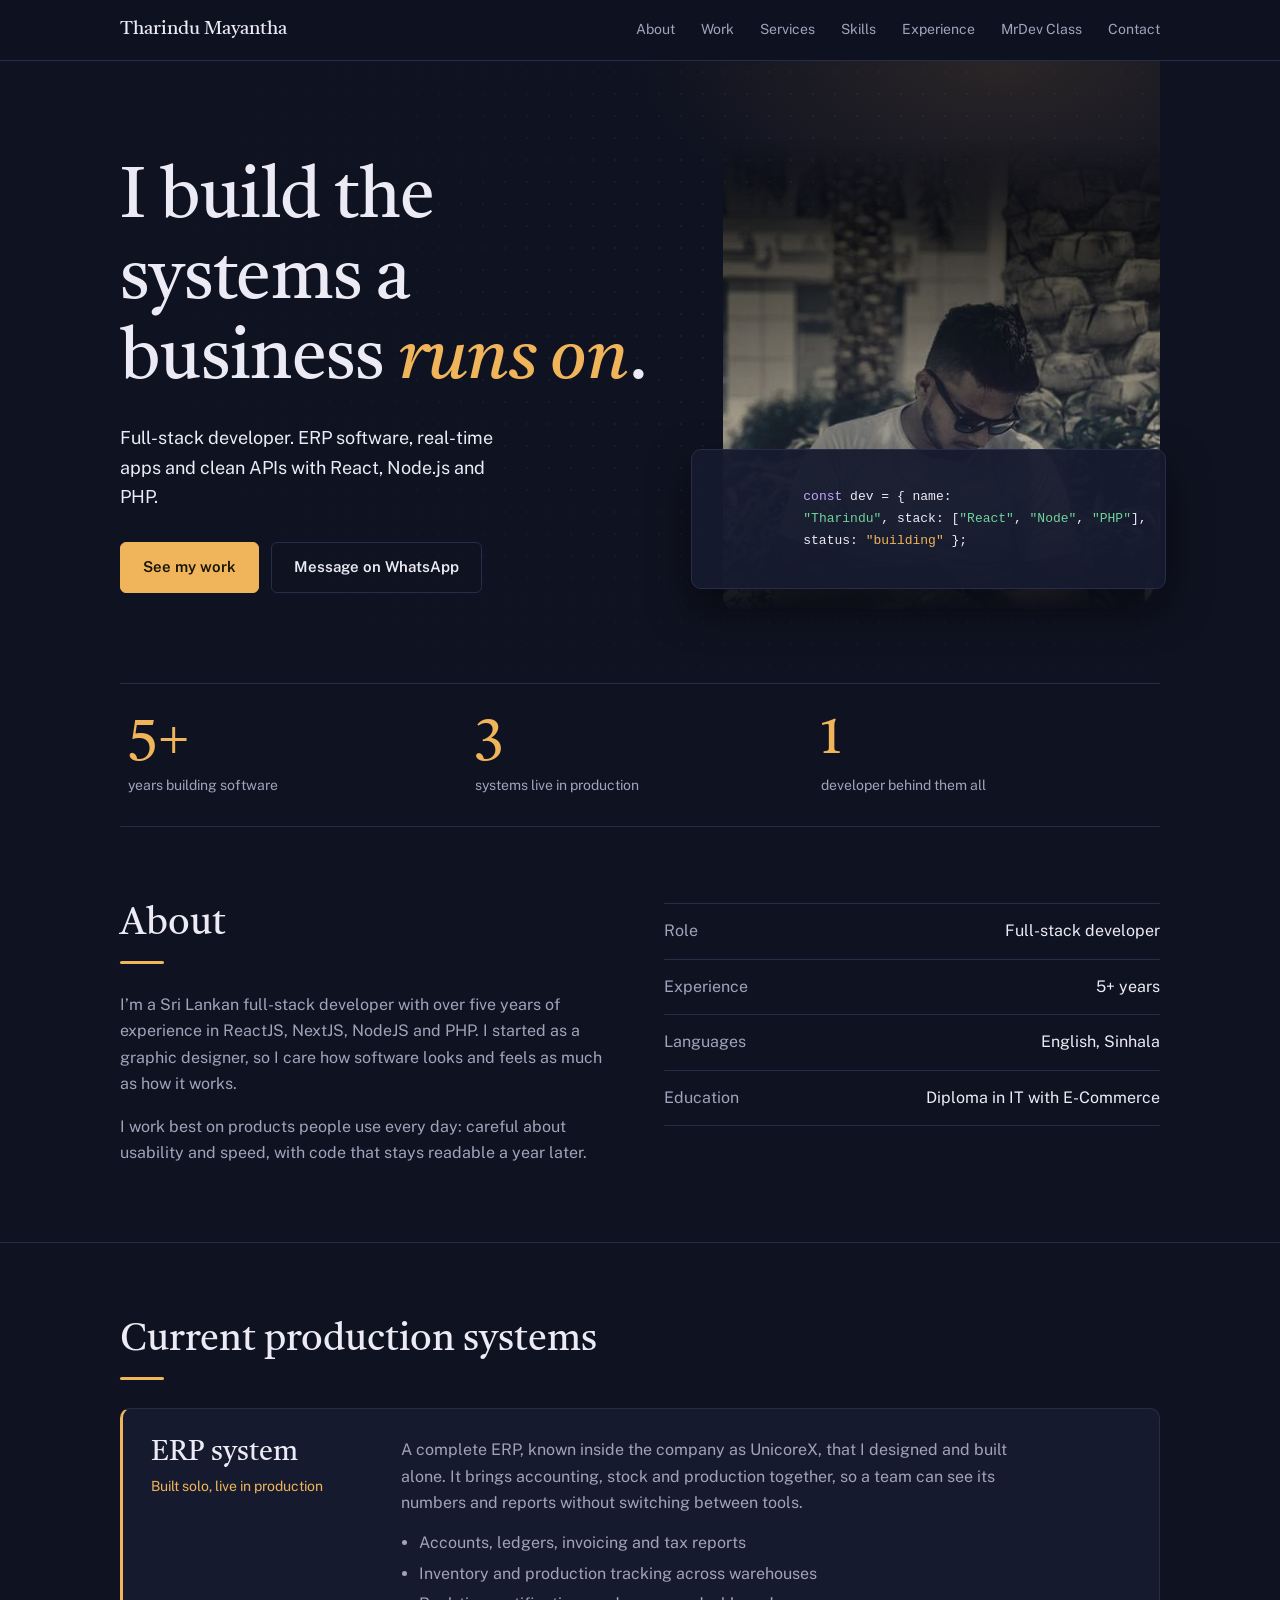
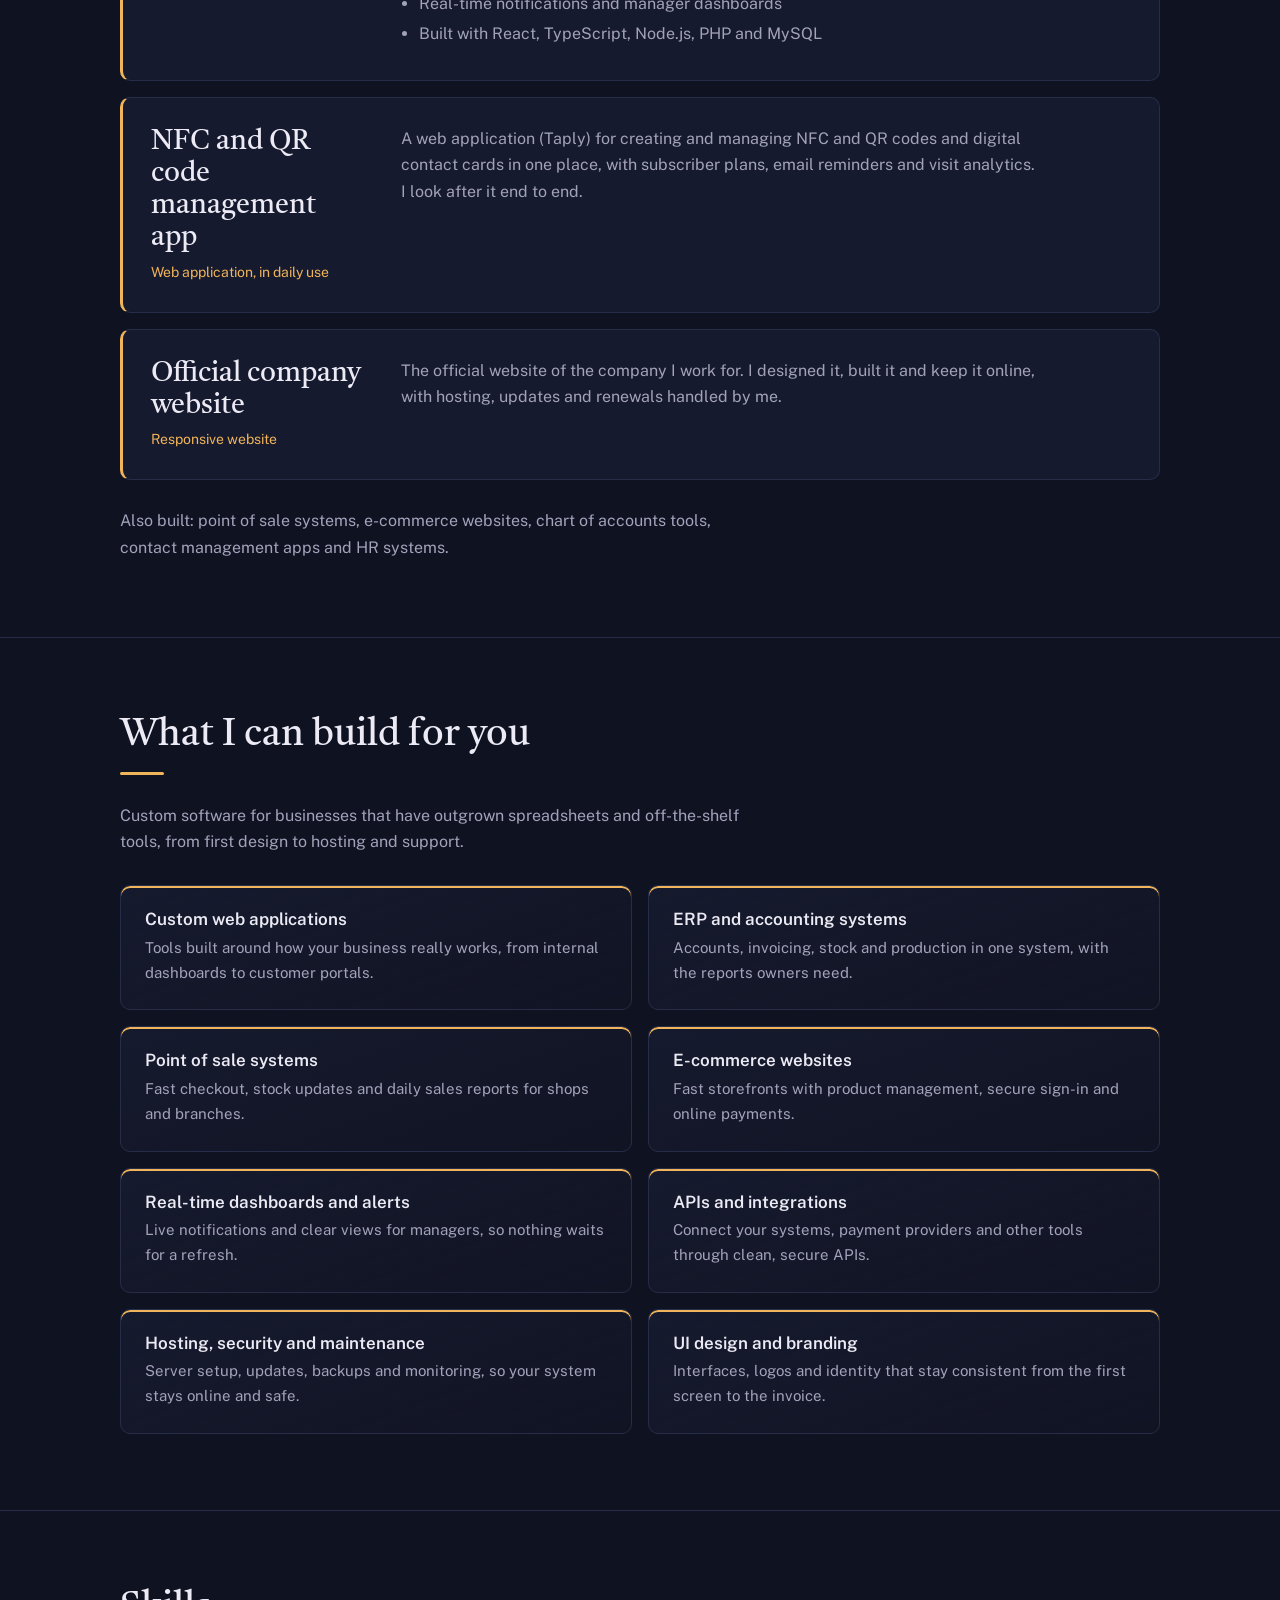
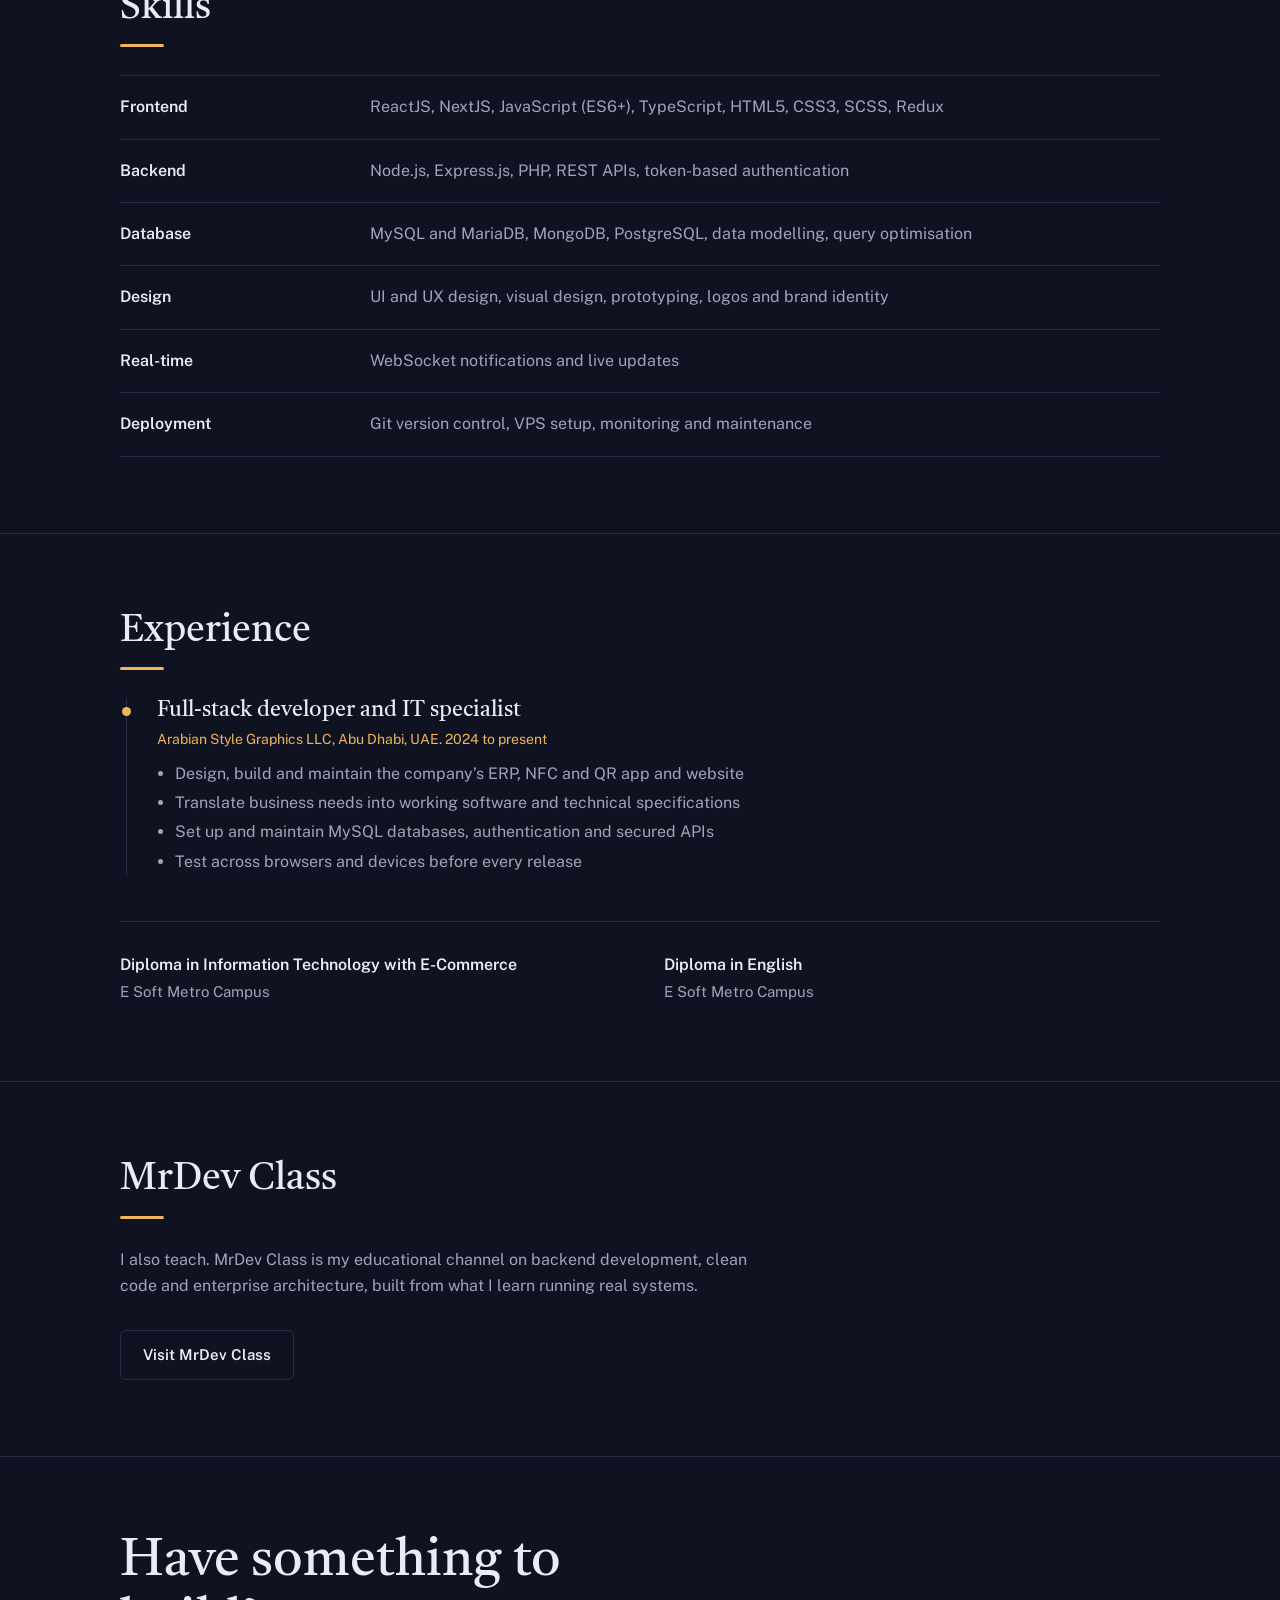
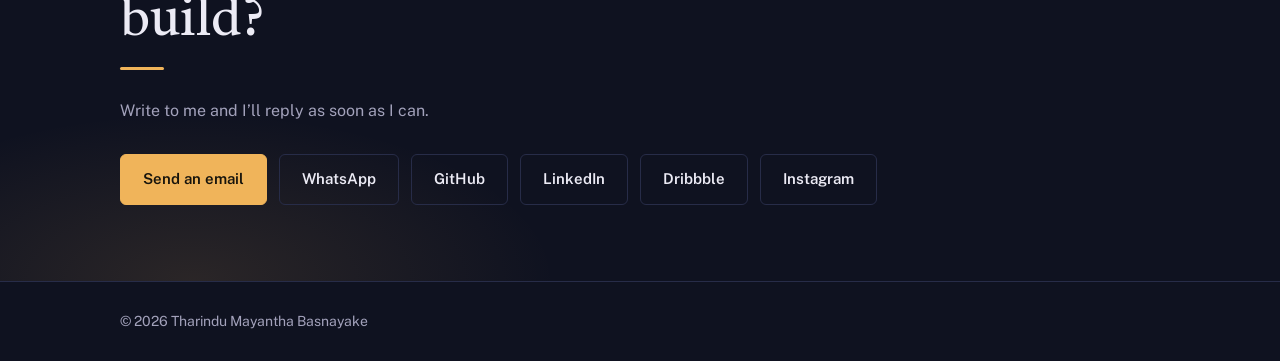
==== commit 1367c6b9: "restore new design" ====
--- a/index.html
+++ b/index.html
@@ -1,270 +1,917 @@
-<!DOCTYPE html>
+<!doctype html>
 <html lang="en">
-<head>
-<meta charset="utf-8">
-<meta name="viewport" content="width=device-width, initial-scale=1">
-<title>Tharindu Mayantha Basnayake – Full-stack developer</title>
-<meta name="description" content="Full-stack developer building ERP systems, real-time apps and APIs with React, Node.js and PHP.">
-<meta name="theme-color" content="#0f1220">
-<link rel="icon" type="image/png" sizes="32x32" href="favicon-32x32.png">
-<link rel="icon" type="image/png" sizes="16x16" href="favicon-16x16.png">
-<link rel="manifest" href="site.webmanifest">
-<link rel="preconnect" href="https://fonts.googleapis.com">
-<link rel="preconnect" href="https://fonts.gstatic.com" crossorigin>
-<link href="https://fonts.googleapis.com/css2?family=Castoro:ital@0;1&family=Public+Sans:wght@400;500;600&display=swap" rel="stylesheet">
-<style>
-:root{
-  --bg:#0f1220; --panel:#161a2e; --line:#272c48; --tx:#ecebf5; --mut:#a3a2bb;
-  --gold:#f0b45a; --ok:#6fd39b; color-scheme:dark;
-}
-*{box-sizing:border-box;margin:0;padding:0}
-html{scroll-behavior:smooth;scroll-padding-top:72px}
-body{background:var(--bg);color:var(--tx);font:400 16px/1.65 'Public Sans',system-ui,sans-serif;-webkit-font-smoothing:antialiased}
-a{color:inherit;text-decoration:none}
-a:focus-visible,.btn:focus-visible{outline:2px solid var(--gold);outline-offset:3px;border-radius:4px}
-.wrap{width:min(1040px,92%);margin:0 auto}
-h1,h2,h3{font-family:'Castoro',Georgia,serif;font-weight:400;line-height:1.15}
-h2{font-size:clamp(28px,4vw,38px);margin-bottom:28px}
-section{padding:76px 0;border-top:1px solid var(--line)}
-p{max-width:64ch;color:var(--mut)}
-
-header{position:sticky;top:0;z-index:5;background:rgba(15,18,32,.88);backdrop-filter:blur(10px);border-bottom:1px solid var(--line)}
-header .wrap{display:flex;align-items:center;justify-content:space-between;height:60px}
-.brand{font-family:'Castoro',serif;font-size:19px}
-nav{display:flex;gap:26px;font-size:14px;color:var(--mut)}
-nav a:hover{color:var(--tx)}
-
-.hero{display:grid;grid-template-columns:1.25fr 1fr;gap:44px 56px;align-items:center;padding:80px 0 72px;border:0;
-  background:radial-gradient(520px 260px at 85% 0,rgba(240,180,90,.12),transparent 70%)}
-.hero h1{font-size:clamp(40px,6vw,70px);letter-spacing:-.01em;margin-bottom:22px}
-.hero h1 em{font-style:italic;color:var(--gold)}
-.hero .lead{font-size:18px;color:var(--tx);max-width:34ch;margin-bottom:30px}
-.btns{display:flex;flex-wrap:wrap;gap:12px}
-.btn{display:inline-block;padding:12px 22px;border-radius:6px;font-weight:600;font-size:15px;border:1px solid var(--line);transition:background .2s,border-color .2s}
-.btn:hover{border-color:var(--mut)}
-.btn.main{background:var(--gold);color:#17140c;border-color:var(--gold)}
-.btn.main:hover{background:#f5c479}
-
-.shot{border-radius:10px;overflow:hidden;border:1px solid var(--line);background:#000}
-.shot img{display:block;width:100%;max-height:470px;object-fit:cover;object-position:50% 80%}
-@media (prefers-reduced-motion:reduce){html{scroll-behavior:auto}}
-
-.about{display:grid;grid-template-columns:1fr 1fr;gap:48px}
-.about p+p{margin-top:16px}
-.facts{list-style:none;border-top:1px solid var(--line)}
-.facts li{display:flex;justify-content:space-between;gap:16px;padding:14px 0;border-bottom:1px solid var(--line)}
-.facts span{color:var(--mut)}
-
-.proj{display:grid;grid-template-columns:210px 1fr;gap:12px 40px;padding:30px 0;border-top:1px solid var(--line)}
-.proj:first-of-type{border-top:0;padding-top:0}
-.proj h3{font-size:28px}
-.proj .tag{color:var(--gold);font-size:14px;margin-top:6px}
-.proj ul{margin:14px 0 0;padding-left:18px;color:var(--mut)}
-.proj li{margin:4px 0}
-.also{margin-top:14px;padding-top:26px;border-top:1px solid var(--line)}
-
-.skills{display:grid;gap:0;border-top:1px solid var(--line)}
-.sk{display:grid;grid-template-columns:210px 1fr;gap:12px 40px;padding:18px 0;border-bottom:1px solid var(--line)}
-.sk b{font-weight:600}
-.sk span{color:var(--mut)}
-
-.what{display:grid;grid-template-columns:1fr 1fr;gap:34px 48px;margin-top:34px}
-.what h3{font-family:'Public Sans',sans-serif;font-weight:600;font-size:16px;margin-bottom:4px}
-.what p{font-size:15px}
-
-.tl{border-left:1px solid var(--line);margin-left:6px}
-.job{position:relative;padding:0 0 38px 30px}
-.job:last-child{padding-bottom:0}
-.job:before{content:"";position:absolute;left:-5px;top:9px;width:9px;height:9px;border-radius:50%;background:var(--gold)}
-.job h3{font-size:22px}
-.job .when{color:var(--gold);font-size:14px;margin:4px 0 10px}
-.job ul{padding-left:18px;color:var(--mut);max-width:70ch}
-.job li{margin:3px 0}
-.edu{display:grid;grid-template-columns:1fr 1fr;gap:20px 48px;margin-top:46px;padding-top:30px;border-top:1px solid var(--line)}
-.edu b{display:block;font-weight:600}
-.edu span{color:var(--mut);font-size:15px}
-
-.contact h2{font-size:clamp(32px,5vw,52px);max-width:16ch}
-.links{display:flex;flex-wrap:wrap;gap:12px;margin-top:30px}
-footer{padding:28px 0;border-top:1px solid var(--line);color:var(--mut);font-size:14px}
-
-@media (max-width:820px){
-  nav{display:none}
-  .hero,.about,.what,.edu{grid-template-columns:1fr;gap:34px}
-  .proj,.sk{grid-template-columns:1fr;gap:6px}
-  section{padding:60px 0}
-  .hero{padding:56px 0}
-  .shot img{max-height:380px}
-}
-
-.hero{position:relative;isolation:isolate}
-.hero:before{content:"";position:absolute;inset:0;z-index:-1;background-image:radial-gradient(rgba(236,235,245,.08) 1px,transparent 1px);background-size:22px 22px;-webkit-mask-image:radial-gradient(70% 80% at 70% 40%,#000,transparent);mask-image:radial-gradient(70% 80% at 70% 40%,#000,transparent)}
-.shot{position:relative;border:0;background:none;overflow:visible;border-radius:0}
-.shot img{border-radius:14px;-webkit-mask-image:linear-gradient(transparent,#000 22%,#000 72%,transparent);mask-image:linear-gradient(transparent,#000 22%,#000 72%,transparent)}
-.code{position:absolute;left:-32px;bottom:22px;white-space:pre;background:rgba(22,26,46,.94);border:1px solid var(--line);border-radius:10px;padding:14px 18px;font:13px/1.7 ui-monospace,SFMono-Regular,Menlo,Consolas,monospace;box-shadow:0 18px 40px rgba(0,0,0,.5)}
-.code .k{color:#c4a7ff}.code .s{color:var(--ok)}.code .g{color:var(--gold)}
-.stats{display:grid;grid-template-columns:repeat(3,1fr);border-top:1px solid var(--line);border-bottom:1px solid var(--line)}
-.stats div{padding:28px 8px}
-.stats b{display:block;font:400 clamp(34px,5vw,54px)/1 'Castoro',Georgia,serif;color:var(--gold);margin-bottom:6px}
-.stats span{color:var(--mut);font-size:14px}
-#about{border-top:0}
-h2:after{content:"";display:block;width:44px;height:3px;border-radius:2px;background:var(--gold);margin-top:14px}
-.proj,.proj:first-of-type{padding:28px;border:1px solid var(--line);border-left:3px solid var(--gold);border-radius:10px;background:var(--panel);margin-bottom:16px}
-.proj h3{transition:color .2s}.proj:hover h3{color:var(--gold)}
-.also{border:0;padding-top:12px}
-.what{gap:16px;margin-top:30px}
-.what>div{padding:24px;border:1px solid var(--line);border-radius:10px;background:linear-gradient(160deg,var(--panel),rgba(22,26,46,.2));box-shadow:inset 0 2px 0 var(--gold);transition:border-color .25s,transform .25s}
-.what>div:hover{border-color:var(--gold);transform:translateY(-3px)}
-.what h3{font-size:17px;margin-bottom:6px}
-.contact{background:radial-gradient(520px 240px at 15% 100%,rgba(240,180,90,.12),transparent 70%)}
-@media (max-width:820px){.code{left:10px;bottom:10px;font-size:12px}.proj,.proj:first-of-type{padding:22px}}
-@media (prefers-reduced-motion:reduce){.what>div{transition:none}.what>div:hover{transform:none}}
-</style>
-</head>
-<body>
-<header>
-  <div class="wrap">
-    <a class="brand" href="#top">Tharindu Mayantha</a>
-    <nav>
-      <a href="#about">About</a><a href="#work">Work</a><a href="#services">Services</a><a href="#skills">Skills</a>
-      <a href="#experience">Experience</a><a href="#mrdev">MrDev Class</a><a href="#contact">Contact</a>
-    </nav>
-  </div>
-</header>
-
-<main id="top">
-<div class="wrap hero">
-  <div>
-    <h1>I build the systems a business <em>runs on</em>.</h1>
-    <p class="lead">Full-stack developer. ERP software, real-time apps and clean APIs with React, Node.js and PHP.</p>
-    <div class="btns">
-      <a class="btn main" href="#work">See my work</a>
-      <a class="btn" href="https://wa.me/971501548892" target="_blank" rel="noopener">Message on WhatsApp</a>
-    </div>
-  </div>
-  <figure class="shot"><img src="[data-uri]" alt="Portrait of Tharindu Mayantha" width="460" height="643"><div class="code" aria-hidden="true"><span class="k">const</span> dev = {
-  name: <span class="s">"Tharindu"</span>,
-  stack: [<span class="s">"React"</span>, <span class="s">"Node"</span>, <span class="s">"PHP"</span>],
-  status: <span class="g">"building"</span>
-};</div></figure>
-</div>
-
-<div class="wrap stats"><div><b>5+</b><span>years building software</span></div><div><b>3</b><span>systems live in production</span></div><div><b>1</b><span>developer behind them all</span></div></div>
-
-<section id="about"><div class="wrap about">
-  <div>
-    <h2>About</h2>
-    <p>I’m a Sri Lankan full-stack developer with over five years of experience in ReactJS, NextJS, NodeJS and PHP. I started as a graphic designer, so I care how software looks and feels as much as how it works.</p>
-    <p>I work best on products people use every day: careful about usability and speed, with code that stays readable a year later.</p>
-  </div>
-  <ul class="facts">
-    <li><span>Role</span>Full-stack developer</li>
-    <li><span>Experience</span>5+ years</li>
-    <li><span>Languages</span>English, Sinhala</li>
-    <li><span>Education</span>Diploma in IT with E-Commerce</li>
-  </ul>
-</div></section>
-
-<section id="work"><div class="wrap">
-  <h2>Current production systems</h2>
-
-  <article class="proj">
-    <div><h3>ERP system</h3><p class="tag">Built solo, live in production</p></div>
-    <div>
-      <p>A complete ERP, known inside the company as UnicoreX, that I designed and built alone. It brings accounting, stock and production together, so a team can see its numbers and reports without switching between tools.</p>
-      <ul>
-        <li>Accounts, ledgers, invoicing and tax reports</li>
-        <li>Inventory and production tracking across warehouses</li>
-        <li>Real-time notifications and manager dashboards</li>
-        <li>Built with React, TypeScript, Node.js, PHP and MySQL</li>
-      </ul>
-    </div>
-  </article>
-
-  <article class="proj">
-    <div><h3>NFC and QR code management app</h3><p class="tag">Web application, in daily use</p></div>
-    <div>
-      <p>A web application (Taply) for creating and managing NFC and QR codes and digital contact cards in one place, with subscriber plans, email reminders and visit analytics. I look after it end to end.</p>
-    </div>
-  </article>
-
-  <article class="proj">
-    <div><h3>Official company website</h3><p class="tag">Responsive website</p></div>
-    <div>
-      <p>The official website of the company I work for. I designed it, built it and keep it online, with hosting, updates and renewals handled by me.</p>
-    </div>
-  </article>
-
-  <div class="also"><p>Also built: point of sale systems, e-commerce websites, chart of accounts tools, contact management apps and HR systems.</p></div>
-</div></section>
-
-<section id="services"><div class="wrap">
-  <h2>What I can build for you</h2>
-  <p>Custom software for businesses that have outgrown spreadsheets and off-the-shelf tools, from first design to hosting and support.</p>
-  <div class="what">
-    <div><h3>Custom web applications</h3><p>Tools built around how your business really works, from internal dashboards to customer portals.</p></div>
-    <div><h3>ERP and accounting systems</h3><p>Accounts, invoicing, stock and production in one system, with the reports owners need.</p></div>
-    <div><h3>Point of sale systems</h3><p>Fast checkout, stock updates and daily sales reports for shops and branches.</p></div>
-    <div><h3>E-commerce websites</h3><p>Fast storefronts with product management, secure sign-in and online payments.</p></div>
-    <div><h3>Real-time dashboards and alerts</h3><p>Live notifications and clear views for managers, so nothing waits for a refresh.</p></div>
-    <div><h3>APIs and integrations</h3><p>Connect your systems, payment providers and other tools through clean, secure APIs.</p></div>
-    <div><h3>Hosting, security and maintenance</h3><p>Server setup, updates, backups and monitoring, so your system stays online and safe.</p></div>
-    <div><h3>UI design and branding</h3><p>Interfaces, logos and identity that stay consistent from the first screen to the invoice.</p></div>
-  </div>
-</div></section>
-
-<section id="skills"><div class="wrap">
-  <h2>Skills</h2>
-  <div class="skills">
-    <div class="sk"><b>Frontend</b><span>ReactJS, NextJS, JavaScript (ES6+), TypeScript, HTML5, CSS3, SCSS, Redux</span></div>
-    <div class="sk"><b>Backend</b><span>Node.js, Express.js, PHP, REST APIs, token-based authentication</span></div>
-    <div class="sk"><b>Database</b><span>MySQL and MariaDB, MongoDB, PostgreSQL, data modelling, query optimisation</span></div>
-    <div class="sk"><b>Design</b><span>UI and UX design, visual design, prototyping, logos and brand identity</span></div>
-    <div class="sk"><b>Real-time</b><span>WebSocket notifications and live updates</span></div>
-    <div class="sk"><b>Deployment</b><span>Git version control, VPS setup, monitoring and maintenance</span></div>
-  </div>
-</div></section>
-
-<section id="experience"><div class="wrap">
-  <h2>Experience</h2>
-  <div class="tl">
-    <div class="job">
-      <h3>Full-stack developer and IT specialist</h3>
-      <p class="when">Arabian Style Graphics LLC, Abu Dhabi, UAE. 2024 to present</p>
-      <ul>
-        <li>Design, build and maintain the company’s ERP, NFC and QR app and website</li>
-        <li>Translate business needs into working software and technical specifications</li>
-        <li>Set up and maintain MySQL databases, authentication and secured APIs</li>
-        <li>Test across browsers and devices before every release</li>
-      </ul>
-    </div>
-  </div>
-  <div class="edu">
-    <div><b>Diploma in Information Technology with E-Commerce</b><span>E Soft Metro Campus</span></div>
-    <div><b>Diploma in English</b><span>E Soft Metro Campus</span></div>
-  </div>
-</div></section>
-
-<section id="mrdev"><div class="wrap">
-  <h2>MrDev Class</h2>
-  <p>I also teach. MrDev Class is my educational channel on backend development, clean code and enterprise architecture, built from what I learn running real systems.</p>
-  <div class="links"><a class="btn" href="https://www.facebook.com/profile.php?id=100064746890088&amp;sk=about" target="_blank" rel="noopener">Visit MrDev Class</a></div>
-</div></section>
-
-<section id="contact" class="contact"><div class="wrap">
-  <h2>Have something to build?</h2>
-  <p>Write to me and I’ll reply as soon as I can.</p>
-  <div class="links">
-    <a class="btn main" href="mailto:tharindumayanthabasnayake@gmail.com">Send an email</a>
-    <a class="btn" href="https://wa.me/971501548892" target="_blank" rel="noopener">WhatsApp</a>
-    <a class="btn" href="https://github.com/Mayyantha" target="_blank" rel="noopener">GitHub</a>
-    <a class="btn" href="https://www.linkedin.com/in/tharindu-mayantha-basnayake-74a23227a/" target="_blank" rel="noopener">LinkedIn</a>
-    <a class="btn" href="https://dribbble.com/mayyantha" target="_blank" rel="noopener">Dribbble</a>
-    <a class="btn" href="https://www.instagram.com/mayyantha/" target="_blank" rel="noopener">Instagram</a>
-  </div>
-</div></section>
-</main>
-
-<footer><div class="wrap">© 2026 Tharindu Mayantha Basnayake</div></footer>
-</body>
+  <head>
+    <meta charset="utf-8" />
+    <meta name="viewport" content="width=device-width, initial-scale=1" />
+    <title>Tharindu Mayantha Basnayake – Full-stack developer</title>
+    <meta
+      name="description"
+      content="Full-stack developer building ERP systems, real-time apps and APIs with React, Node.js and PHP."
+    />
+    <meta name="theme-color" content="#0f1220" />
+    <link rel="icon" type="image/png" sizes="32x32" href="favicon-32x32.png" />
+    <link rel="icon" type="image/png" sizes="16x16" href="favicon-16x16.png" />
+    <link rel="manifest" href="site.webmanifest" />
+    <link rel="preconnect" href="https://fonts.googleapis.com" />
+    <link rel="preconnect" href="https://fonts.gstatic.com" crossorigin />
+    <link
+      href="https://fonts.googleapis.com/css2?family=Castoro:ital@0;1&family=Public+Sans:wght@400;500;600&display=swap"
+      rel="stylesheet"
+    />
+    <style>
+      :root {
+        --bg: #0f1220;
+        --panel: #161a2e;
+        --line: #272c48;
+        --tx: #ecebf5;
+        --mut: #a3a2bb;
+        --gold: #f0b45a;
+        --ok: #6fd39b;
+        color-scheme: dark;
+      }
+      * {
+        box-sizing: border-box;
+        margin: 0;
+        padding: 0;
+      }
+      html {
+        scroll-behavior: smooth;
+        scroll-padding-top: 72px;
+      }
+      body {
+        background: var(--bg);
+        color: var(--tx);
+        font:
+          400 16px/1.65 "Public Sans",
+          system-ui,
+          sans-serif;
+        -webkit-font-smoothing: antialiased;
+      }
+      a {
+        color: inherit;
+        text-decoration: none;
+      }
+      a:focus-visible,
+      .btn:focus-visible {
+        outline: 2px solid var(--gold);
+        outline-offset: 3px;
+        border-radius: 4px;
+      }
+      .wrap {
+        width: min(1040px, 92%);
+        margin: 0 auto;
+      }
+      h1,
+      h2,
+      h3 {
+        font-family: "Castoro", Georgia, serif;
+        font-weight: 400;
+        line-height: 1.15;
+      }
+      h2 {
+        font-size: clamp(28px, 4vw, 38px);
+        margin-bottom: 28px;
+      }
+      section {
+        padding: 76px 0;
+        border-top: 1px solid var(--line);
+      }
+      p {
+        max-width: 64ch;
+        color: var(--mut);
+      }
+
+      header {
+        position: sticky;
+        top: 0;
+        z-index: 5;
+        background: rgba(15, 18, 32, 0.88);
+        backdrop-filter: blur(10px);
+        border-bottom: 1px solid var(--line);
+      }
+      header .wrap {
+        display: flex;
+        align-items: center;
+        justify-content: space-between;
+        height: 60px;
+      }
+      .brand {
+        font-family: "Castoro", serif;
+        font-size: 19px;
+      }
+      nav {
+        display: flex;
+        gap: 26px;
+        font-size: 14px;
+        color: var(--mut);
+      }
+      nav a:hover {
+        color: var(--tx);
+      }
+
+      .hero {
+        display: grid;
+        grid-template-columns: 1.25fr 1fr;
+        gap: 44px 56px;
+        align-items: center;
+        padding: 80px 0 72px;
+        border: 0;
+        background: radial-gradient(
+          520px 260px at 85% 0,
+          rgba(240, 180, 90, 0.12),
+          transparent 70%
+        );
+      }
+      .hero h1 {
+        font-size: clamp(40px, 6vw, 70px);
+        letter-spacing: -0.01em;
+        margin-bottom: 22px;
+      }
+      .hero h1 em {
+        font-style: italic;
+        color: var(--gold);
+      }
+      .hero .lead {
+        font-size: 18px;
+        color: var(--tx);
+        max-width: 34ch;
+        margin-bottom: 30px;
+      }
+      .btns {
+        display: flex;
+        flex-wrap: wrap;
+        gap: 12px;
+      }
+      .btn {
+        display: inline-block;
+        padding: 12px 22px;
+        border-radius: 6px;
+        font-weight: 600;
+        font-size: 15px;
+        border: 1px solid var(--line);
+        transition:
+          background 0.2s,
+          border-color 0.2s;
+      }
+      .btn:hover {
+        border-color: var(--mut);
+      }
+      .btn.main {
+        background: var(--gold);
+        color: #17140c;
+        border-color: var(--gold);
+      }
+      .btn.main:hover {
+        background: #f5c479;
+      }
+
+      .shot {
+        border-radius: 10px;
+        overflow: hidden;
+        border: 1px solid var(--line);
+        background: #000;
+      }
+      .shot img {
+        display: block;
+        width: 100%;
+        max-height: 470px;
+        object-fit: cover;
+        object-position: 50% 80%;
+      }
+      @media (prefers-reduced-motion: reduce) {
+        html {
+          scroll-behavior: auto;
+        }
+      }
+
+      .about {
+        display: grid;
+        grid-template-columns: 1fr 1fr;
+        gap: 48px;
+      }
+      .about p + p {
+        margin-top: 16px;
+      }
+      .facts {
+        list-style: none;
+        border-top: 1px solid var(--line);
+      }
+      .facts li {
+        display: flex;
+        justify-content: space-between;
+        gap: 16px;
+        padding: 14px 0;
+        border-bottom: 1px solid var(--line);
+      }
+      .facts span {
+        color: var(--mut);
+      }
+
+      .proj {
+        display: grid;
+        grid-template-columns: 210px 1fr;
+        gap: 12px 40px;
+        padding: 30px 0;
+        border-top: 1px solid var(--line);
+      }
+      .proj:first-of-type {
+        border-top: 0;
+        padding-top: 0;
+      }
+      .proj h3 {
+        font-size: 28px;
+      }
+      .proj .tag {
+        color: var(--gold);
+        font-size: 14px;
+        margin-top: 6px;
+      }
+      .proj ul {
+        margin: 14px 0 0;
+        padding-left: 18px;
+        color: var(--mut);
+      }
+      .proj li {
+        margin: 4px 0;
+      }
+      .also {
+        margin-top: 14px;
+        padding-top: 26px;
+        border-top: 1px solid var(--line);
+      }
+
+      .skills {
+        display: grid;
+        gap: 0;
+        border-top: 1px solid var(--line);
+      }
+      .sk {
+        display: grid;
+        grid-template-columns: 210px 1fr;
+        gap: 12px 40px;
+        padding: 18px 0;
+        border-bottom: 1px solid var(--line);
+      }
+      .sk b {
+        font-weight: 600;
+      }
+      .sk span {
+        color: var(--mut);
+      }
+
+      .what {
+        display: grid;
+        grid-template-columns: 1fr 1fr;
+        gap: 34px 48px;
+        margin-top: 34px;
+      }
+      .what h3 {
+        font-family: "Public Sans", sans-serif;
+        font-weight: 600;
+        font-size: 16px;
+        margin-bottom: 4px;
+      }
+      .what p {
+        font-size: 15px;
+      }
+
+      .tl {
+        border-left: 1px solid var(--line);
+        margin-left: 6px;
+      }
+      .job {
+        position: relative;
+        padding: 0 0 38px 30px;
+      }
+      .job:last-child {
+        padding-bottom: 0;
+      }
+      .job:before {
+        content: "";
+        position: absolute;
+        left: -5px;
+        top: 9px;
+        width: 9px;
+        height: 9px;
+        border-radius: 50%;
+        background: var(--gold);
+      }
+      .job h3 {
+        font-size: 22px;
+      }
+      .job .when {
+        color: var(--gold);
+        font-size: 14px;
+        margin: 4px 0 10px;
+      }
+      .job ul {
+        padding-left: 18px;
+        color: var(--mut);
+        max-width: 70ch;
+      }
+      .job li {
+        margin: 3px 0;
+      }
+      .edu {
+        display: grid;
+        grid-template-columns: 1fr 1fr;
+        gap: 20px 48px;
+        margin-top: 46px;
+        padding-top: 30px;
+        border-top: 1px solid var(--line);
+      }
+      .edu b {
+        display: block;
+        font-weight: 600;
+      }
+      .edu span {
+        color: var(--mut);
+        font-size: 15px;
+      }
+
+      .contact h2 {
+        font-size: clamp(32px, 5vw, 52px);
+        max-width: 16ch;
+      }
+      .links {
+        display: flex;
+        flex-wrap: wrap;
+        gap: 12px;
+        margin-top: 30px;
+      }
+      footer {
+        padding: 28px 0;
+        border-top: 1px solid var(--line);
+        color: var(--mut);
+        font-size: 14px;
+      }
+
+      @media (max-width: 820px) {
+        nav {
+          display: none;
+        }
+        .hero,
+        .about,
+        .what,
+        .edu {
+          grid-template-columns: 1fr;
+          gap: 34px;
+        }
+        .proj,
+        .sk {
+          grid-template-columns: 1fr;
+          gap: 6px;
+        }
+        section {
+          padding: 60px 0;
+        }
+        .hero {
+          padding: 56px 0;
+        }
+        .shot img {
+          max-height: 380px;
+        }
+      }
+
+      .hero {
+        position: relative;
+        isolation: isolate;
+      }
+      .hero:before {
+        content: "";
+        position: absolute;
+        inset: 0;
+        z-index: -1;
+        background-image: radial-gradient(
+          rgba(236, 235, 245, 0.08) 1px,
+          transparent 1px
+        );
+        background-size: 22px 22px;
+        -webkit-mask-image: radial-gradient(
+          70% 80% at 70% 40%,
+          #000,
+          transparent
+        );
+        mask-image: radial-gradient(70% 80% at 70% 40%, #000, transparent);
+      }
+      .shot {
+        position: relative;
+        border: 0;
+        background: none;
+        overflow: visible;
+        border-radius: 0;
+      }
+      .shot img {
+        border-radius: 14px;
+        -webkit-mask-image: linear-gradient(
+          transparent,
+          #000 22%,
+          #000 72%,
+          transparent
+        );
+        mask-image: linear-gradient(
+          transparent,
+          #000 22%,
+          #000 72%,
+          transparent
+        );
+      }
+      .code {
+        position: absolute;
+        left: -32px;
+        bottom: 22px;
+        white-space: pre;
+        background: rgba(22, 26, 46, 0.94);
+        border: 1px solid var(--line);
+        border-radius: 10px;
+        padding: 14px 18px;
+        font:
+          13px/1.7 ui-monospace,
+          SFMono-Regular,
+          Menlo,
+          Consolas,
+          monospace;
+        box-shadow: 0 18px 40px rgba(0, 0, 0, 0.5);
+      }
+      .code .k {
+        color: #c4a7ff;
+      }
+      .code .s {
+        color: var(--ok);
+      }
+      .code .g {
+        color: var(--gold);
+      }
+      .stats {
+        display: grid;
+        grid-template-columns: repeat(3, 1fr);
+        border-top: 1px solid var(--line);
+        border-bottom: 1px solid var(--line);
+      }
+      .stats div {
+        padding: 28px 8px;
+      }
+      .stats b {
+        display: block;
+        font:
+          400 clamp(34px, 5vw, 54px)/1 "Castoro",
+          Georgia,
+          serif;
+        color: var(--gold);
+        margin-bottom: 6px;
+      }
+      .stats span {
+        color: var(--mut);
+        font-size: 14px;
+      }
+      #about {
+        border-top: 0;
+      }
+      h2:after {
+        content: "";
+        display: block;
+        width: 44px;
+        height: 3px;
+        border-radius: 2px;
+        background: var(--gold);
+        margin-top: 14px;
+      }
+      .proj,
+      .proj:first-of-type {
+        padding: 28px;
+        border: 1px solid var(--line);
+        border-left: 3px solid var(--gold);
+        border-radius: 10px;
+        background: var(--panel);
+        margin-bottom: 16px;
+      }
+      .proj h3 {
+        transition: color 0.2s;
+      }
+      .proj:hover h3 {
+        color: var(--gold);
+      }
+      .also {
+        border: 0;
+        padding-top: 12px;
+      }
+      .what {
+        gap: 16px;
+        margin-top: 30px;
+      }
+      .what > div {
+        padding: 24px;
+        border: 1px solid var(--line);
+        border-radius: 10px;
+        background: linear-gradient(
+          160deg,
+          var(--panel),
+          rgba(22, 26, 46, 0.2)
+        );
+        box-shadow: inset 0 2px 0 var(--gold);
+        transition:
+          border-color 0.25s,
+          transform 0.25s;
+      }
+      .what > div:hover {
+        border-color: var(--gold);
+        transform: translateY(-3px);
+      }
+      .what h3 {
+        font-size: 17px;
+        margin-bottom: 6px;
+      }
+      .contact {
+        background: radial-gradient(
+          520px 240px at 15% 100%,
+          rgba(240, 180, 90, 0.12),
+          transparent 70%
+        );
+      }
+      @media (max-width: 820px) {
+        .code {
+          left: 10px;
+          bottom: 10px;
+          font-size: 12px;
+        }
+        .proj,
+        .proj:first-of-type {
+          padding: 22px;
+        }
+      }
+      @media (prefers-reduced-motion: reduce) {
+        .what > div {
+          transition: none;
+        }
+        .what > div:hover {
+          transform: none;
+        }
+      }
+    </style>
+  </head>
+  <body>
+    <header>
+      <div class="wrap">
+        <a class="brand" href="#top">Tharindu Mayantha</a>
+        <nav>
+          <a href="#about">About</a><a href="#work">Work</a
+          ><a href="#services">Services</a><a href="#skills">Skills</a>
+          <a href="#experience">Experience</a><a href="#mrdev">MrDev Class</a
+          ><a href="#contact">Contact</a>
+        </nav>
+      </div>
+    </header>
+
+    <main id="top">
+      <div class="wrap hero">
+        <div>
+          <h1>I build the systems a business <em>runs on</em>.</h1>
+          <p class="lead">
+            Full-stack developer. ERP software, real-time apps and clean APIs
+            with React, Node.js and PHP.
+          </p>
+          <div class="btns">
+            <a class="btn main" href="#work">See my work</a>
+            <a
+              class="btn"
+              href="https://wa.me/971501548892"
+              target="_blank"
+              rel="noopener"
+              >Message on WhatsApp</a
+            >
+          </div>
+        </div>
+        <figure class="shot">
+          <img
+            src="[data-uri]"
+            alt="Portrait of Tharindu Mayantha"
+            width="460"
+            height="643"
+          />
+          <div class="code" aria-hidden="true">
+            <span class="k">const</span> dev = { name:
+            <span class="s">"Tharindu"</span>, stack: [<span class="s"
+              >"React"</span
+            >, <span class="s">"Node"</span>, <span class="s">"PHP"</span>],
+            status: <span class="g">"building"</span> };
+          </div>
+        </figure>
+      </div>
+
+      <div class="wrap stats">
+        <div><b>5+</b><span>years building software</span></div>
+        <div><b>3</b><span>systems live in production</span></div>
+        <div><b>1</b><span>developer behind them all</span></div>
+      </div>
+
+      <section id="about">
+        <div class="wrap about">
+          <div>
+            <h2>About</h2>
+            <p>
+              I’m a Sri Lankan full-stack developer with over five years of
+              experience in ReactJS, NextJS, NodeJS and PHP. I started as a
+              graphic designer, so I care how software looks and feels as much
+              as how it works.
+            </p>
+            <p>
+              I work best on products people use every day: careful about
+              usability and speed, with code that stays readable a year later.
+            </p>
+          </div>
+          <ul class="facts">
+            <li><span>Role</span>Full-stack developer</li>
+            <li><span>Experience</span>5+ years</li>
+            <li><span>Languages</span>English, Sinhala</li>
+            <li><span>Education</span>Diploma in IT with E-Commerce</li>
+          </ul>
+        </div>
+      </section>
+
+      <section id="work">
+        <div class="wrap">
+          <h2>Current production systems</h2>
+
+          <article class="proj">
+            <div>
+              <h3>ERP system</h3>
+              <p class="tag">Built solo, live in production</p>
+            </div>
+            <div>
+              <p>
+                A complete ERP, known inside the company as UnicoreX, that I
+                designed and built alone. It brings accounting, stock and
+                production together, so a team can see its numbers and reports
+                without switching between tools.
+              </p>
+              <ul>
+                <li>Accounts, ledgers, invoicing and tax reports</li>
+                <li>Inventory and production tracking across warehouses</li>
+                <li>Real-time notifications and manager dashboards</li>
+                <li>Built with React, TypeScript, Node.js, PHP and MySQL</li>
+              </ul>
+            </div>
+          </article>
+
+          <article class="proj">
+            <div>
+              <h3>NFC and QR code management app</h3>
+              <p class="tag">Web application, in daily use</p>
+            </div>
+            <div>
+              <p>
+                A web application (Taply) for creating and managing NFC and QR
+                codes and digital contact cards in one place, with subscriber
+                plans, email reminders and visit analytics. I look after it end
+                to end.
+              </p>
+            </div>
+          </article>
+
+          <article class="proj">
+            <div>
+              <h3>Official company website</h3>
+              <p class="tag">Responsive website</p>
+            </div>
+            <div>
+              <p>
+                The official website of the company I work for. I designed it,
+                built it and keep it online, with hosting, updates and renewals
+                handled by me.
+              </p>
+            </div>
+          </article>
+
+          <div class="also">
+            <p>
+              Also built: point of sale systems, e-commerce websites, chart of
+              accounts tools, contact management apps and HR systems.
+            </p>
+          </div>
+        </div>
+      </section>
+
+      <section id="services">
+        <div class="wrap">
+          <h2>What I can build for you</h2>
+          <p>
+            Custom software for businesses that have outgrown spreadsheets and
+            off-the-shelf tools, from first design to hosting and support.
+          </p>
+          <div class="what">
+            <div>
+              <h3>Custom web applications</h3>
+              <p>
+                Tools built around how your business really works, from internal
+                dashboards to customer portals.
+              </p>
+            </div>
+            <div>
+              <h3>ERP and accounting systems</h3>
+              <p>
+                Accounts, invoicing, stock and production in one system, with
+                the reports owners need.
+              </p>
+            </div>
+            <div>
+              <h3>Point of sale systems</h3>
+              <p>
+                Fast checkout, stock updates and daily sales reports for shops
+                and branches.
+              </p>
+            </div>
+            <div>
+              <h3>E-commerce websites</h3>
+              <p>
+                Fast storefronts with product management, secure sign-in and
+                online payments.
+              </p>
+            </div>
+            <div>
+              <h3>Real-time dashboards and alerts</h3>
+              <p>
+                Live notifications and clear views for managers, so nothing
+                waits for a refresh.
+              </p>
+            </div>
+            <div>
+              <h3>APIs and integrations</h3>
+              <p>
+                Connect your systems, payment providers and other tools through
+                clean, secure APIs.
+              </p>
+            </div>
+            <div>
+              <h3>Hosting, security and maintenance</h3>
+              <p>
+                Server setup, updates, backups and monitoring, so your system
+                stays online and safe.
+              </p>
+            </div>
+            <div>
+              <h3>UI design and branding</h3>
+              <p>
+                Interfaces, logos and identity that stay consistent from the
+                first screen to the invoice.
+              </p>
+            </div>
+          </div>
+        </div>
+      </section>
+
+      <section id="skills">
+        <div class="wrap">
+          <h2>Skills</h2>
+          <div class="skills">
+            <div class="sk">
+              <b>Frontend</b
+              ><span
+                >ReactJS, NextJS, JavaScript (ES6+), TypeScript, HTML5, CSS3,
+                SCSS, Redux</span
+              >
+            </div>
+            <div class="sk">
+              <b>Backend</b
+              ><span
+                >Node.js, Express.js, PHP, REST APIs, token-based
+                authentication</span
+              >
+            </div>
+            <div class="sk">
+              <b>Database</b
+              ><span
+                >MySQL and MariaDB, MongoDB, PostgreSQL, data modelling, query
+                optimisation</span
+              >
+            </div>
+            <div class="sk">
+              <b>Design</b
+              ><span
+                >UI and UX design, visual design, prototyping, logos and brand
+                identity</span
+              >
+            </div>
+            <div class="sk">
+              <b>Real-time</b
+              ><span>WebSocket notifications and live updates</span>
+            </div>
+            <div class="sk">
+              <b>Deployment</b
+              ><span
+                >Git version control, VPS setup, monitoring and
+                maintenance</span
+              >
+            </div>
+          </div>
+        </div>
+      </section>
+
+      <section id="experience">
+        <div class="wrap">
+          <h2>Experience</h2>
+          <div class="tl">
+            <div class="job">
+              <h3>Full-stack developer and IT specialist</h3>
+              <p class="when">
+                Arabian Style Graphics LLC, Abu Dhabi, UAE. 2024 to present
+              </p>
+              <ul>
+                <li>
+                  Design, build and maintain the company’s ERP, NFC and QR app
+                  and website
+                </li>
+                <li>
+                  Translate business needs into working software and technical
+                  specifications
+                </li>
+                <li>
+                  Set up and maintain MySQL databases, authentication and
+                  secured APIs
+                </li>
+                <li>Test across browsers and devices before every release</li>
+              </ul>
+            </div>
+          </div>
+          <div class="edu">
+            <div>
+              <b>Diploma in Information Technology with E-Commerce</b
+              ><span>E Soft Metro Campus</span>
+            </div>
+            <div><b>Diploma in English</b><span>E Soft Metro Campus</span></div>
+          </div>
+        </div>
+      </section>
+
+      <section id="mrdev">
+        <div class="wrap">
+          <h2>MrDev Class</h2>
+          <p>
+            I also teach. MrDev Class is my educational channel on backend
+            development, clean code and enterprise architecture, built from what
+            I learn running real systems.
+          </p>
+          <div class="links">
+            <a
+              class="btn"
+              href="https://www.facebook.com/profile.php?id=100064746890088&amp;sk=about"
+              target="_blank"
+              rel="noopener"
+              >Visit MrDev Class</a
+            >
+          </div>
+        </div>
+      </section>
+
+      <section id="contact" class="contact">
+        <div class="wrap">
+          <h2>Have something to build?</h2>
+          <p>Write to me and I’ll reply as soon as I can.</p>
+          <div class="links">
+            <a
+              class="btn main"
+              href="mailto:tharindumayanthabasnayake@gmail.com"
+              >Send an email</a
+            >
+            <a
+              class="btn"
+              href="https://wa.me/971501548892"
+              target="_blank"
+              rel="noopener"
+              >WhatsApp</a
+            >
+            <a
+              class="btn"
+              href="https://github.com/Mayyantha"
+              target="_blank"
+              rel="noopener"
+              >GitHub</a
+            >
+            <a
+              class="btn"
+              href="https://www.linkedin.com/in/tharindu-mayantha-basnayake-74a23227a/"
+              target="_blank"
+              rel="noopener"
+              >LinkedIn</a
+            >
+            <a
+              class="btn"
+              href="https://dribbble.com/mayyantha"
+              target="_blank"
+              rel="noopener"
+              >Dribbble</a
+            >
+            <a
+              class="btn"
+              href="https://www.instagram.com/mayyantha/"
+              target="_blank"
+              rel="noopener"
+              >Instagram</a
+            >
+          </div>
+        </div>
+      </section>
+    </main>
+
+    <footer><div class="wrap">© 2026 Tharindu Mayantha Basnayake</div></footer>
+  </body>
 </html>
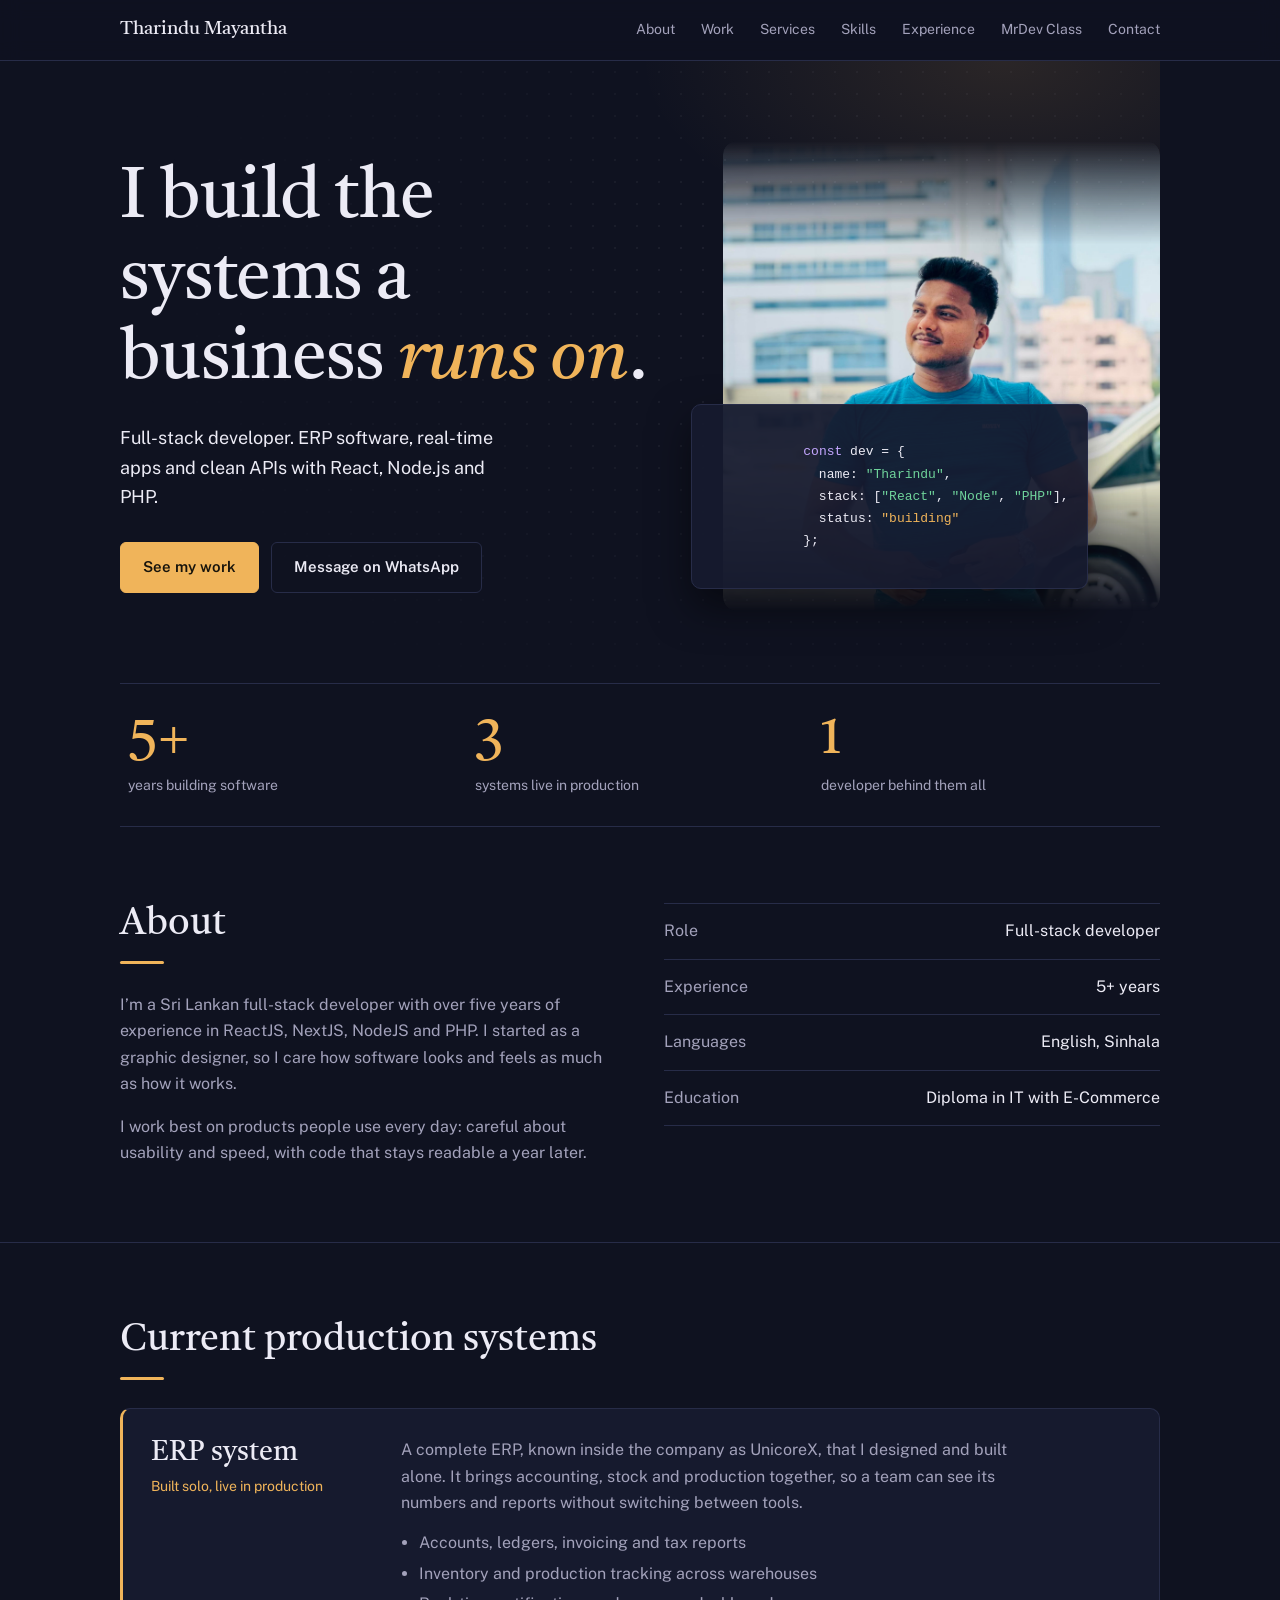
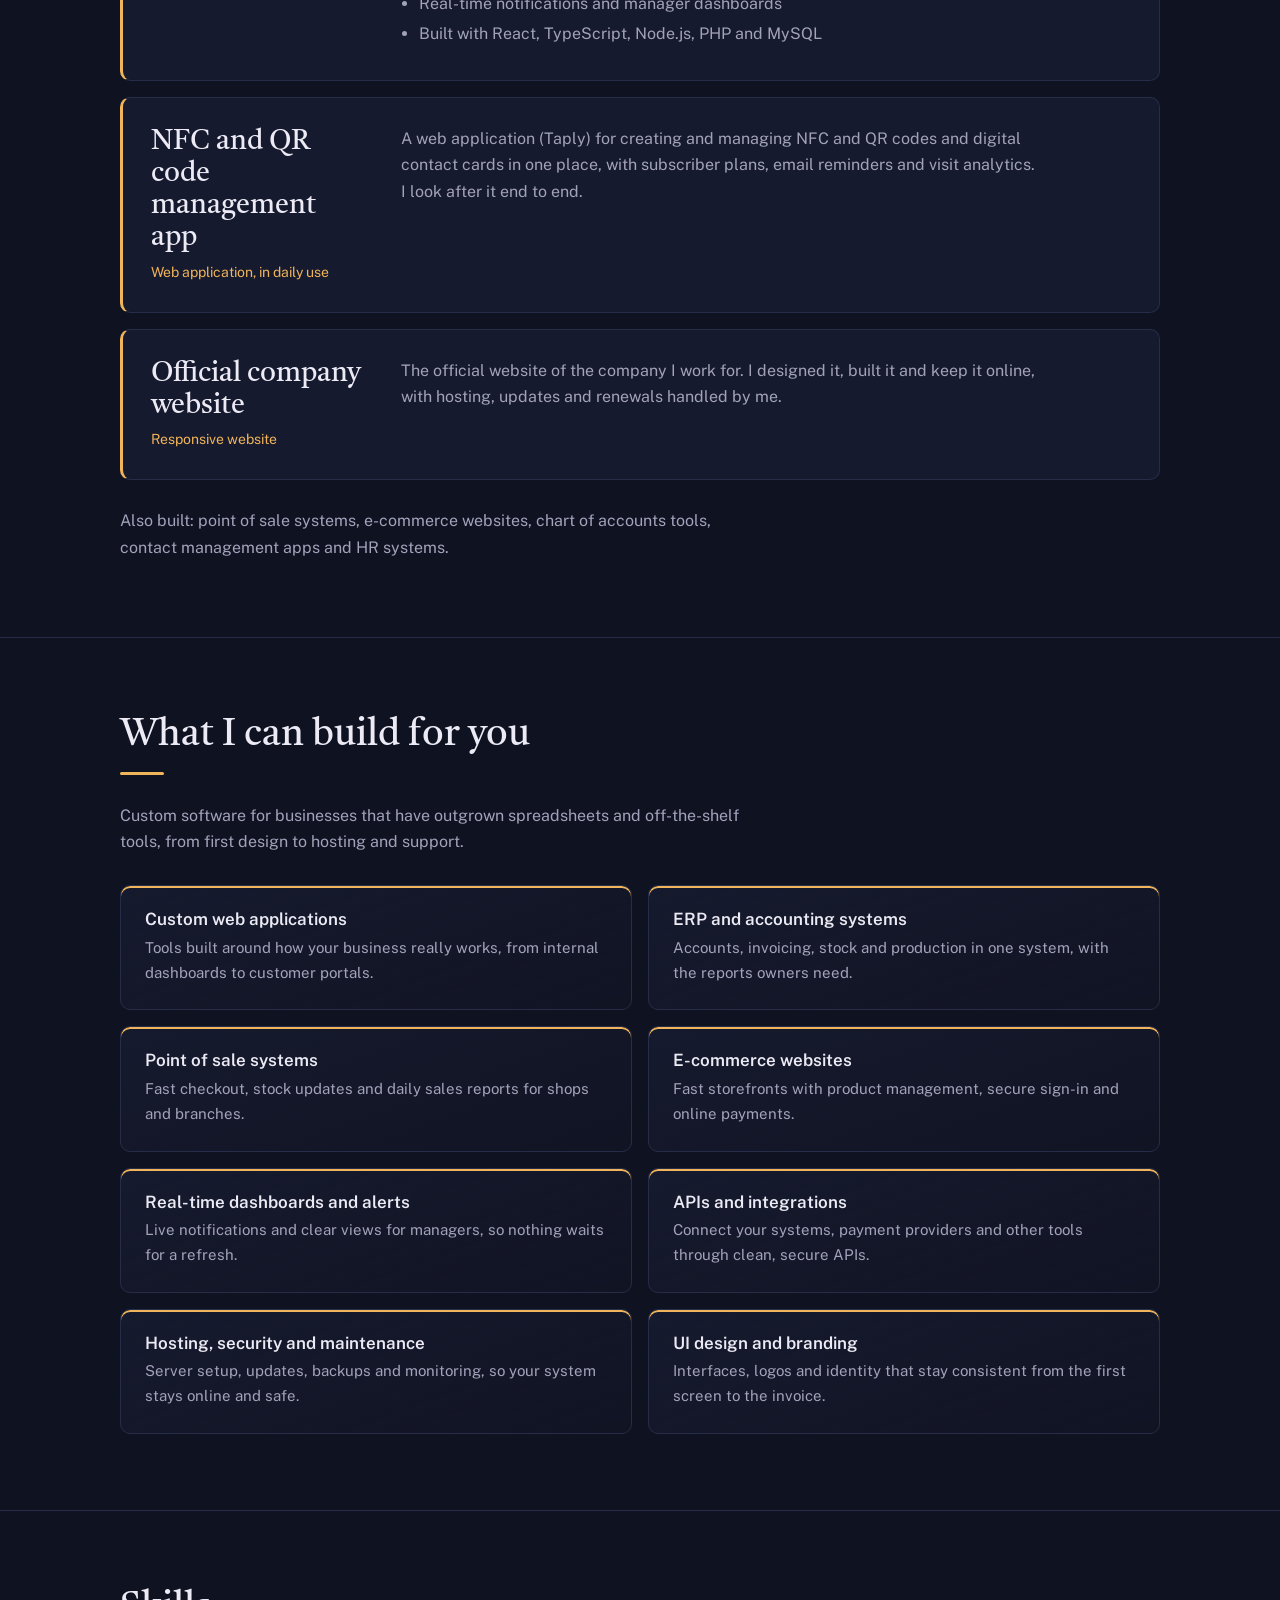
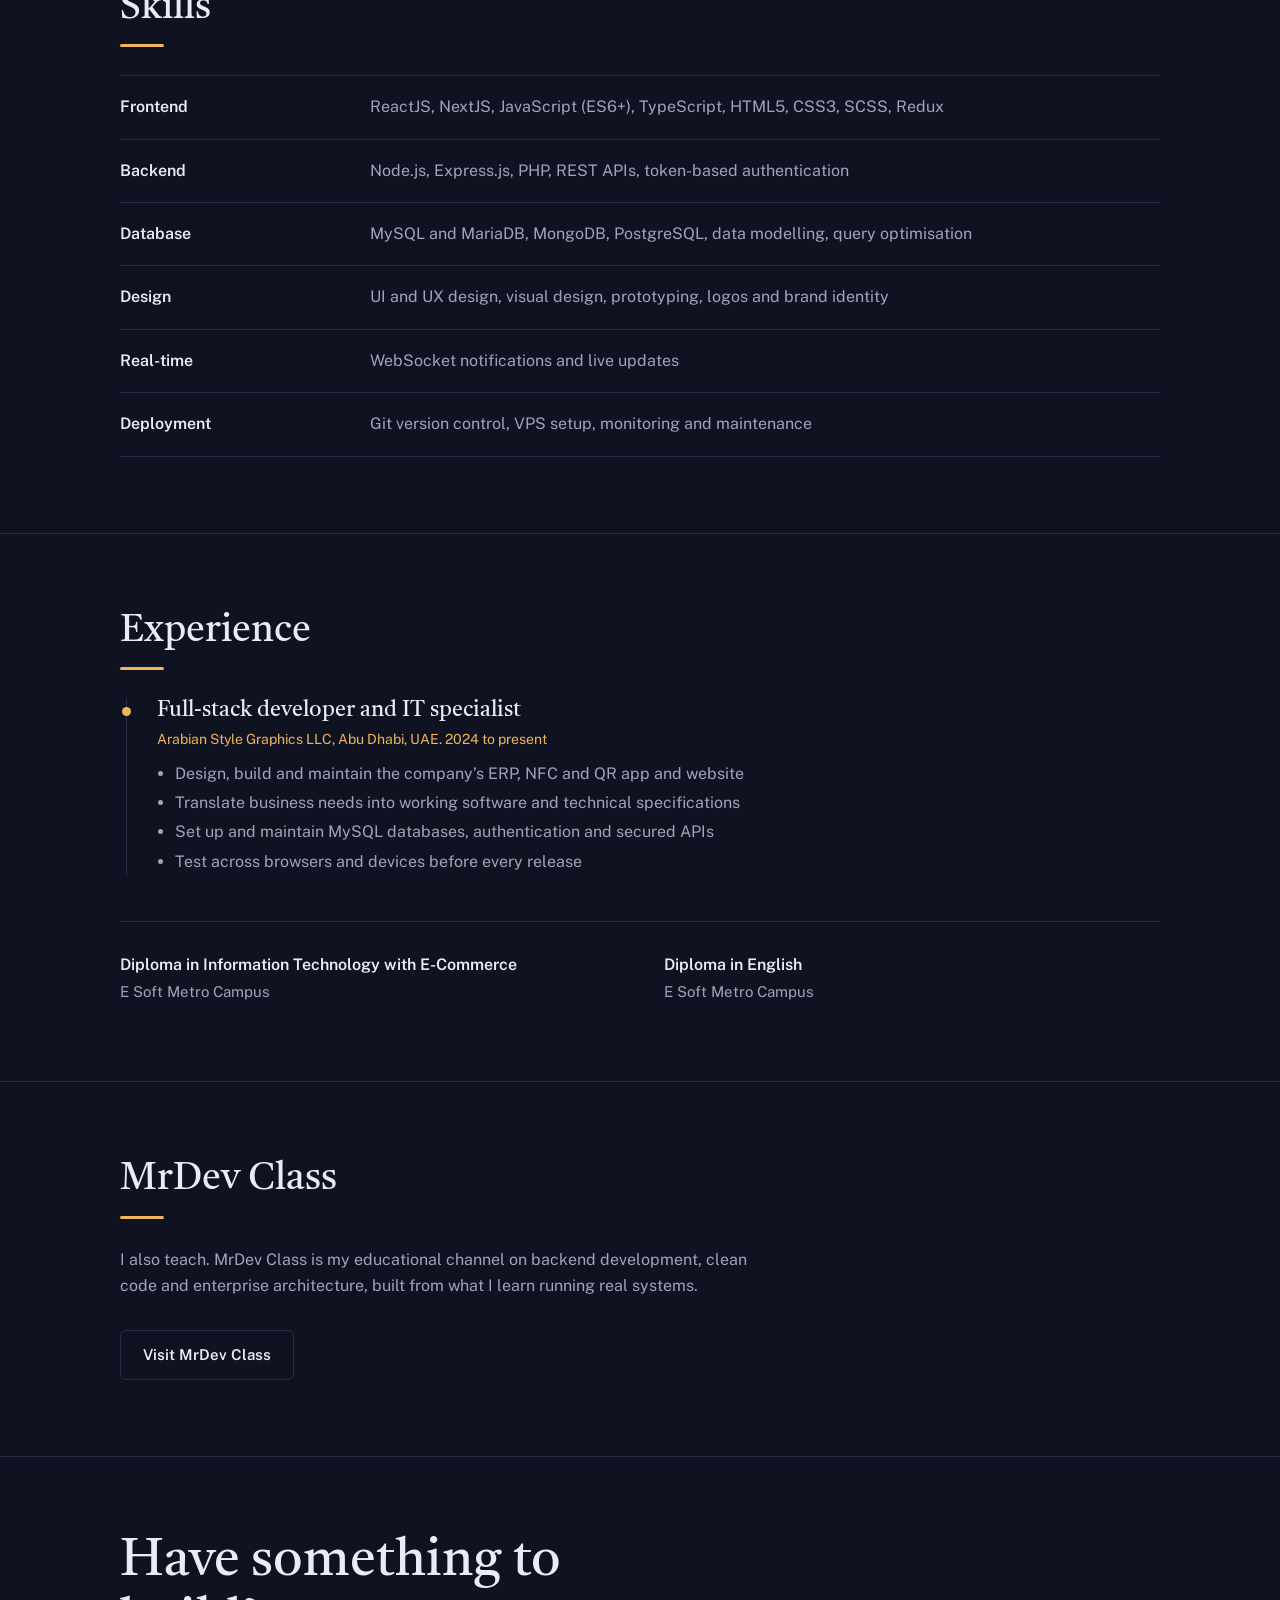
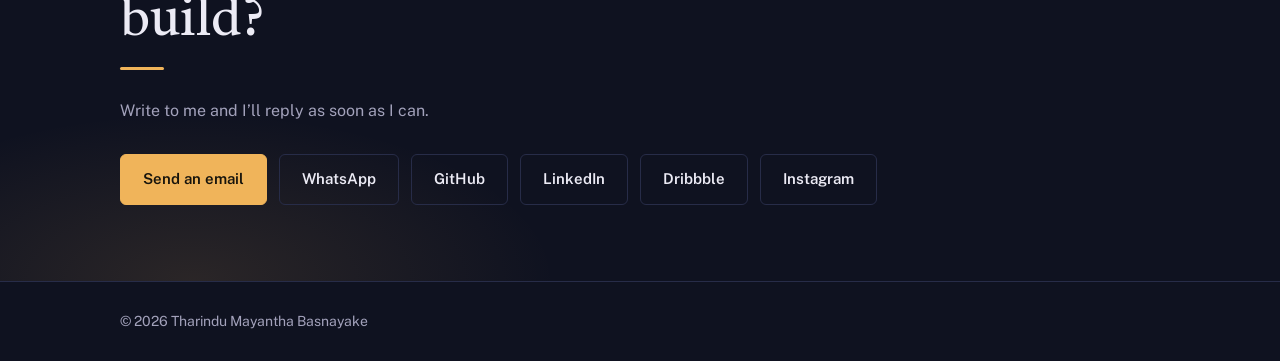
==== commit dd20b72b: "New updates of image" ====
--- a/index.html
+++ b/index.html
@@ -583,17 +583,17 @@
         </div>
         <figure class="shot">
           <img
-            src="[data-uri]"
+            src="images/720603096_1532197398917348_8795989781816951390_n.jpg"
             alt="Portrait of Tharindu Mayantha"
             width="460"
             height="643"
           />
           <div class="code" aria-hidden="true">
-            <span class="k">const</span> dev = { name:
-            <span class="s">"Tharindu"</span>, stack: [<span class="s"
-              >"React"</span
-            >, <span class="s">"Node"</span>, <span class="s">"PHP"</span>],
-            status: <span class="g">"building"</span> };
+            <span class="k">const</span> dev = { 
+              name: <span class="s">"Tharindu"</span>, 
+              stack: [<span class="s">"React"</span>, <span class="s">"Node"</span>, <span class="s">"PHP"</span>],
+              status: <span class="g">"building"</span> 
+            };
           </div>
         </figure>
       </div>
